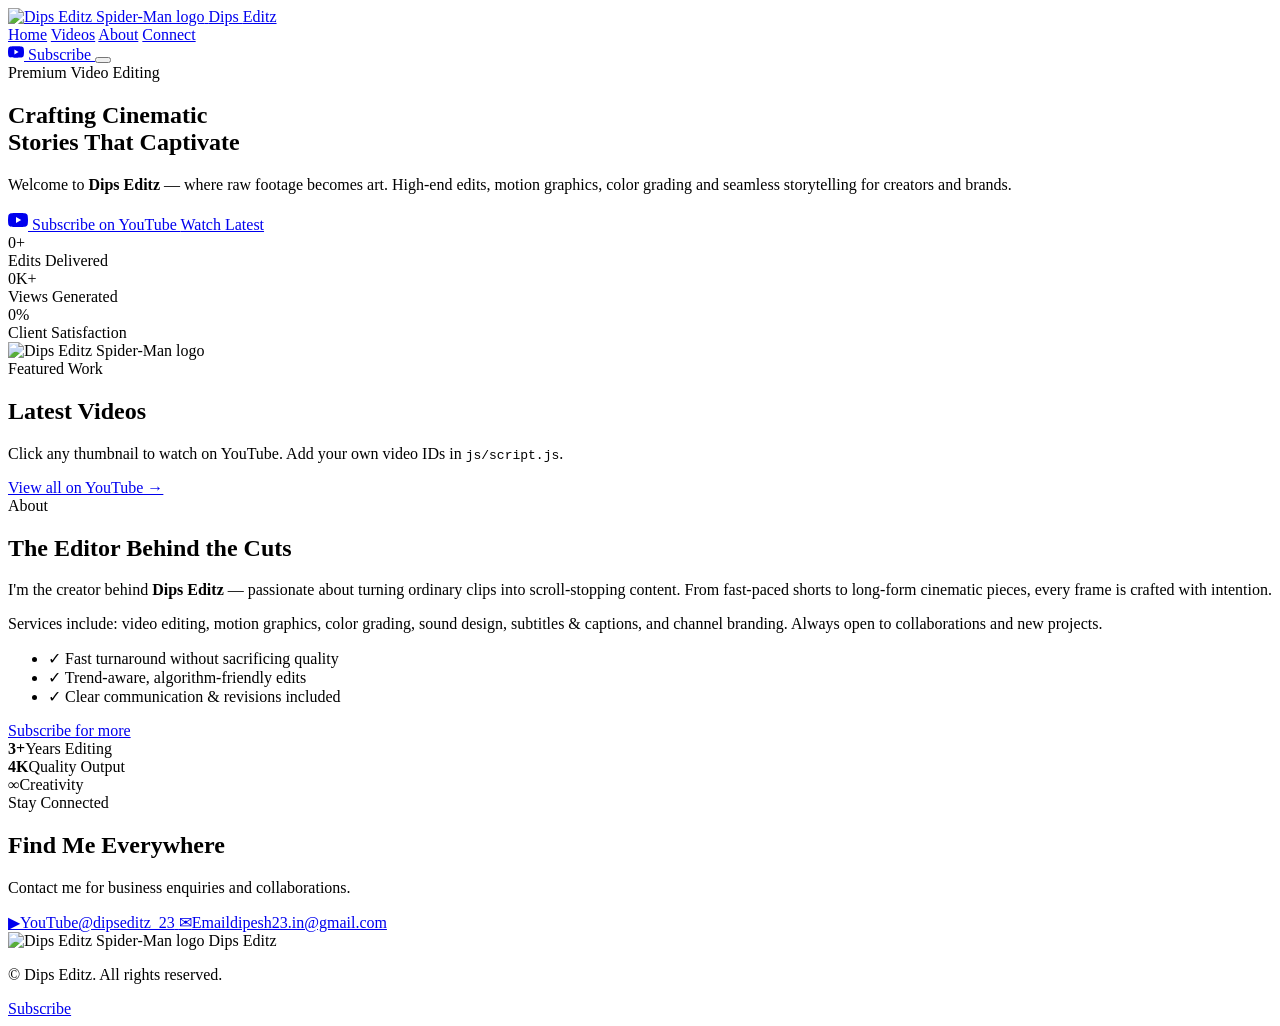
==== index.html @ a5dfb757 "Add files via upload" ====
<!DOCTYPE html>
<html lang="en">
<head>
  <meta charset="UTF-8" />
  <meta name="viewport" content="width=device-width, initial-scale=1.0" />
  <title>Dips Editz — Premium Video Editing</title>
  <meta name="description" content="Dips Editz — premium video editing, motion graphics and cinematic edits. Subscribe for the latest videos." />
  <meta name="theme-color" content="#07070d" />
  <link rel="preconnect" href="https://fonts.googleapis.com" />
  <link rel="preconnect" href="https://fonts.gstatic.com" crossorigin />
  <link href="https://fonts.googleapis.com/css2?family=Inter:wght@300;400;500;600;700;800;900&family=Space+Grotesk:wght@500;600;700&display=swap" rel="stylesheet" />
  <link rel="stylesheet" href="css/style.css" />
</head>
<body>
  <div class="bg-orbs" aria-hidden="true">
    <span class="orb orb-1"></span>
    <span class="orb orb-2"></span>
    <span class="orb orb-3"></span>
  </div>

  <header class="navbar" id="navbar">
    <div class="container nav-inner">
      <a href="#home" class="logo" aria-label="Dips Editz home">
        <img src="assets/spiderman-logo.png" alt="Dips Editz Spider-Man logo" class="logo-img" />
        <span class="logo-text">Dips <span class="accent">Editz</span></span>
      </a>
      <nav class="nav-links" id="navLinks">
        <a href="#home">Home</a>
        <a href="#videos">Videos</a>
        <a href="#about">About</a>
        <a href="#connect">Connect</a>
      </nav>
      <div class="nav-actions">
        <a class="btn btn-primary btn-sm subscribe-btn" id="navSubscribe" href="#" target="_blank" rel="noopener noreferrer">
          <svg width="16" height="16" viewBox="0 0 24 24" fill="currentColor" aria-hidden="true"><path d="M23.5 6.2a3 3 0 0 0-2.1-2.1C19.5 3.5 12 3.5 12 3.5s-7.5 0-9.4.6A3 3 0 0 0 .5 6.2 31.6 31.6 0 0 0 0 12a31.6 31.6 0 0 0 .5 5.8 3 3 0 0 0 2.1 2.1c1.9.6 9.4.6 9.4.6s7.5 0 9.4-.6a3 3 0 0 0 2.1-2.1A31.6 31.6 0 0 0 24 12a31.6 31.6 0 0 0-.5-5.8zM9.6 15.6V8.4l6.3 3.6-6.3 3.6z"/></svg>
          Subscribe
        </a>
        <button class="menu-toggle" id="menuToggle" aria-label="Toggle menu" aria-expanded="false">
          <span></span><span></span><span></span>
        </button>
      </div>
    </div>
  </header>

  <main>
    <section class="hero" id="home">
      <div class="container hero-inner">
        <div class="hero-content reveal">
          <span class="badge">Premium Video Editing</span>
          <h1 class="hero-title">
            Crafting <span class="gradient-text">Cinematic</span><br />
            Stories That <span class="gradient-text">Captivate</span>
          </h1>
          <p class="hero-sub">
            Welcome to <strong>Dips Editz</strong> — where raw footage becomes art. High-end edits, motion graphics, color grading and seamless storytelling for creators and brands.
          </p>
          <div class="hero-cta">
            <a class="btn btn-primary" id="heroSubscribe" href="#" target="_blank" rel="noopener noreferrer">
              <svg width="20" height="20" viewBox="0 0 24 24" fill="currentColor" aria-hidden="true"><path d="M23.5 6.2a3 3 0 0 0-2.1-2.1C19.5 3.5 12 3.5 12 3.5s-7.5 0-9.4.6A3 3 0 0 0 .5 6.2 31.6 31.6 0 0 0 0 12a31.6 31.6 0 0 0 .5 5.8 3 3 0 0 0 2.1 2.1c1.9.6 9.4.6 9.4.6s7.5 0 9.4-.6a3 3 0 0 0 2.1-2.1A31.6 31.6 0 0 0 24 12a31.6 31.6 0 0 0-.5-5.8zM9.6 15.6V8.4l6.3 3.6-6.3 3.6z"/></svg>
              Subscribe on YouTube
            </a>
            <a class="btn btn-ghost" href="#videos">Watch Latest</a>
          </div>
          <div class="hero-stats">
            <div class="stat"><span class="stat-num" data-count="100">0</span><span class="stat-plus">+</span><div class="stat-label">Edits Delivered</div></div>
            <div class="stat"><span class="stat-num" data-count="50">0</span><span class="stat-plus">K+</span><div class="stat-label">Views Generated</div></div>
            <div class="stat"><span class="stat-num" data-count="100">0</span><span class="stat-plus">%</span><div class="stat-label">Client Satisfaction</div></div>
          </div>
        </div>
        <div class="hero-visual reveal">
          <div class="hero-logo-wrap">
            <img src="assets/spiderman-logo.png" alt="Dips Editz Spider-Man logo" class="hero-logo" />
          </div>
        </div>
      </div>
    </section>

    <!-- Videos -->
    <section class="section" id="videos">
      <div class="container">
        <div class="section-head reveal">
          <span class="eyebrow">Featured Work</span>
          <h2 class="section-title">Latest <span class="gradient-text">Videos</span></h2>
          <p class="section-sub">Click any thumbnail to watch on YouTube. Add your own video IDs in <code>js/script.js</code>.</p>
        </div>
        <div class="video-grid" id="videoGrid" aria-live="polite"></div>
        <div class="section-cta reveal">
          <a class="btn btn-ghost" id="moreVideos" href="#" target="_blank" rel="noopener noreferrer">
            View all on YouTube →
          </a>
        </div>
      </div>
    </section>

    <!-- About -->
    <section class="section" id="about">
      <div class="container about-grid">
        <div class="about-text reveal">
          <span class="eyebrow">About</span>
          <h2 class="section-title">The <span class="gradient-text">Editor</span> Behind the Cuts</h2>
          <p>
            I'm the creator behind <strong>Dips Editz</strong> — passionate about turning ordinary clips into scroll-stopping content. From fast-paced shorts to long-form cinematic pieces, every frame is crafted with intention.
          </p>
          <p>
            Services include: video editing, motion graphics, color grading, sound design, subtitles &amp; captions, and channel branding. Always open to collaborations and new projects.
          </p>
          <ul class="about-list">
            <li><span class="check">✓</span> Fast turnaround without sacrificing quality</li>
            <li><span class="check">✓</span> Trend-aware, algorithm-friendly edits</li>
            <li><span class="check">✓</span> Clear communication &amp; revisions included</li>
          </ul>
          <a class="btn btn-primary" id="aboutSubscribe" href="#" target="_blank" rel="noopener noreferrer">Subscribe for more</a>
        </div>
        <div class="about-visual reveal">
          <div class="about-card">
            <div class="about-card-inner">
              <div class="about-stat"><strong>3+</strong><span>Years Editing</span></div>
              <div class="about-stat"><strong>4K</strong><span>Quality Output</span></div>
              <div class="about-stat"><strong>∞</strong><span>Creativity</span></div>
            </div>
          </div>
        </div>
      </div>
    </section>

    <!-- Connect -->
    <section class="section" id="connect">
      <div class="container">
        <div class="section-head reveal">
          <span class="eyebrow">Stay Connected</span>
          <h2 class="section-title">Find Me <span class="gradient-text">Everywhere</span></h2>
          <p class="section-sub">Contact me for business enquiries and collaborations.</p>
        </div>
        <div class="social-grid reveal">
          <a class="social-card" data-social="youtube" href="#" target="_blank" rel="noopener noreferrer">
            <span class="social-icon">▶</span><span class="social-name">YouTube</span><span class="social-handle">@dipseditz_23</span>
          </a>
          <a class="social-card" data-social="email" href="#" rel="noopener noreferrer">
            <span class="social-icon">✉</span><span class="social-name">Email</span><span class="social-handle">dipesh23.in@gmail.com</span>
          </a>
        </div>
      </div>
    </section>
  </main>

  <footer class="footer">
    <div class="container footer-inner">
      <div class="footer-brand">
        <img src="assets/spiderman-logo.png" alt="Dips Editz Spider-Man logo" class="footer-logo" />
        <span>Dips Editz</span>
      </div>
      <p class="footer-copy">© <span id="year"></span> Dips Editz. All rights reserved.</p>
      <a class="btn btn-primary btn-sm" id="footerSubscribe" href="#" target="_blank" rel="noopener noreferrer">Subscribe</a>
    </div>
  </footer>

  <noscript>
    <p style="text-align:center;padding:2rem;color:#f5f5fa;">This site requires JavaScript to display featured videos. Please enable JavaScript.</p>
  </noscript>

  <script src="js/script.js" defer></script>
</body>
</html>
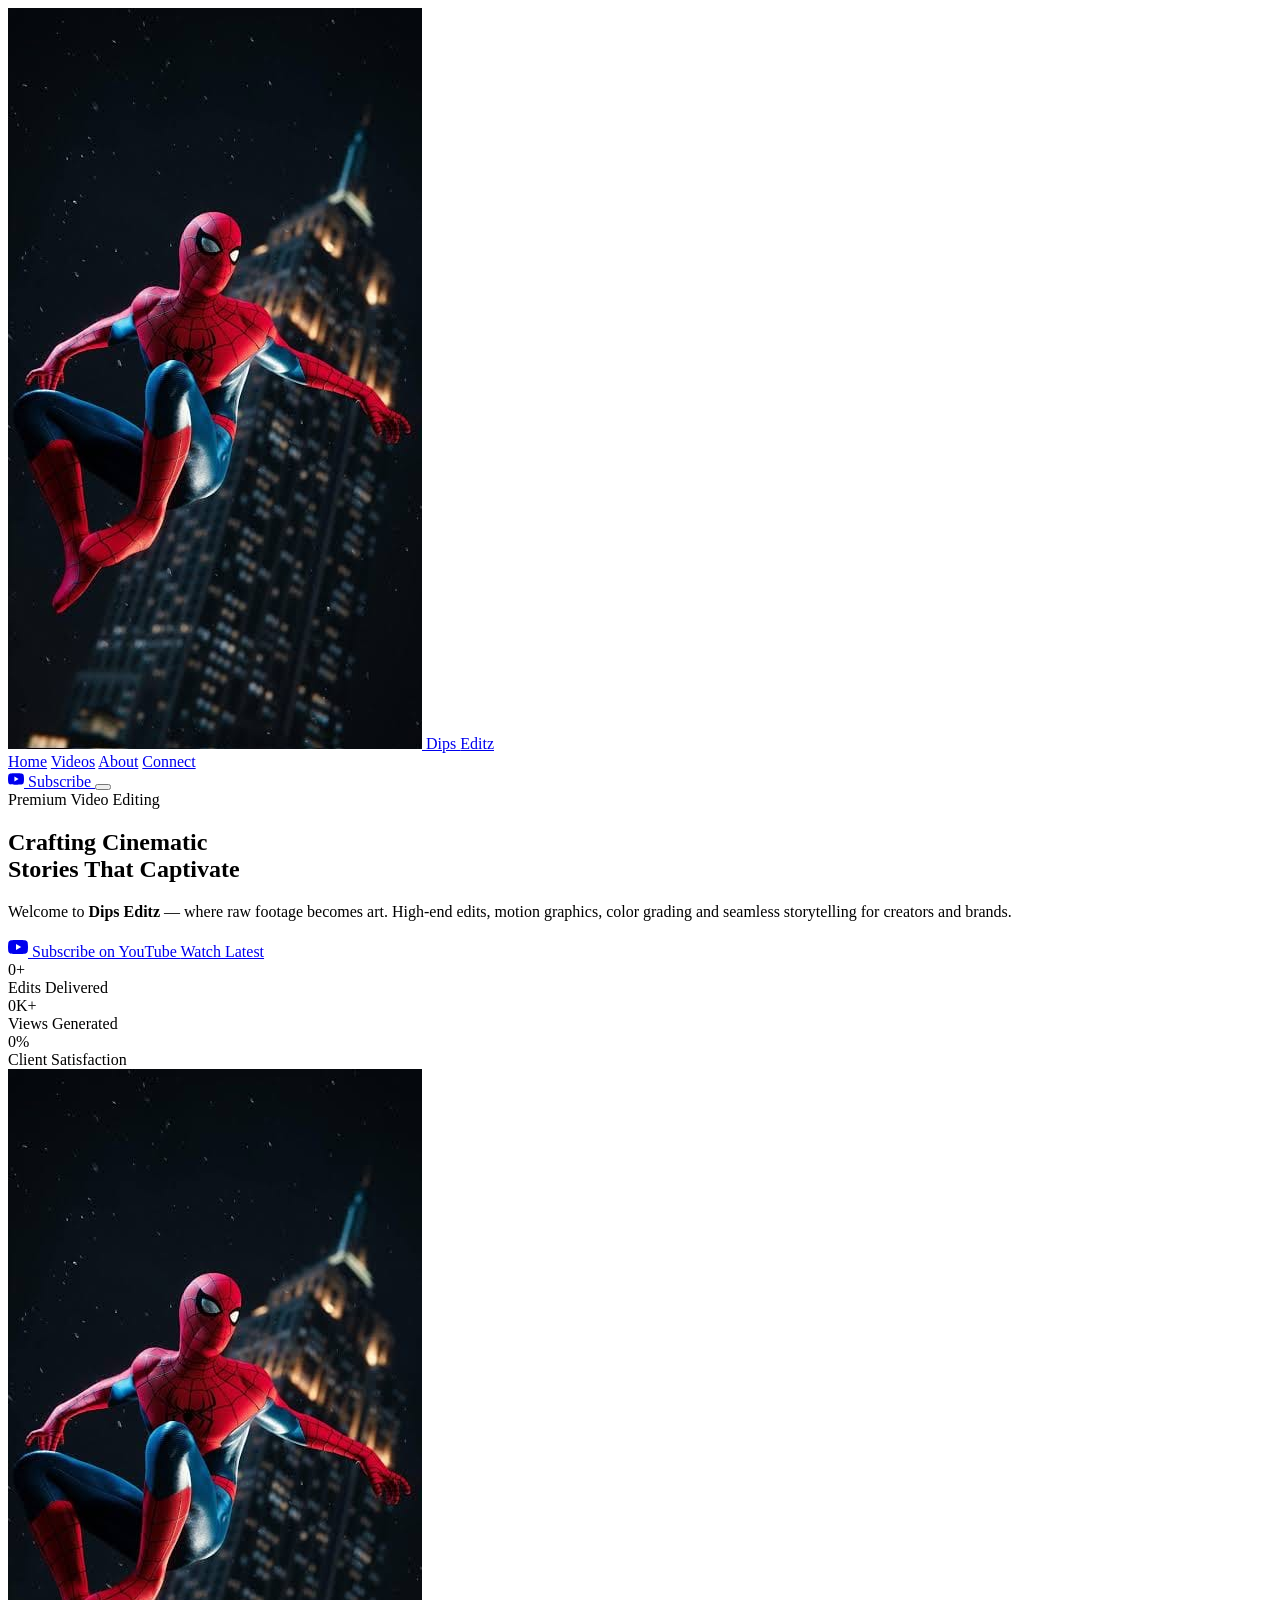
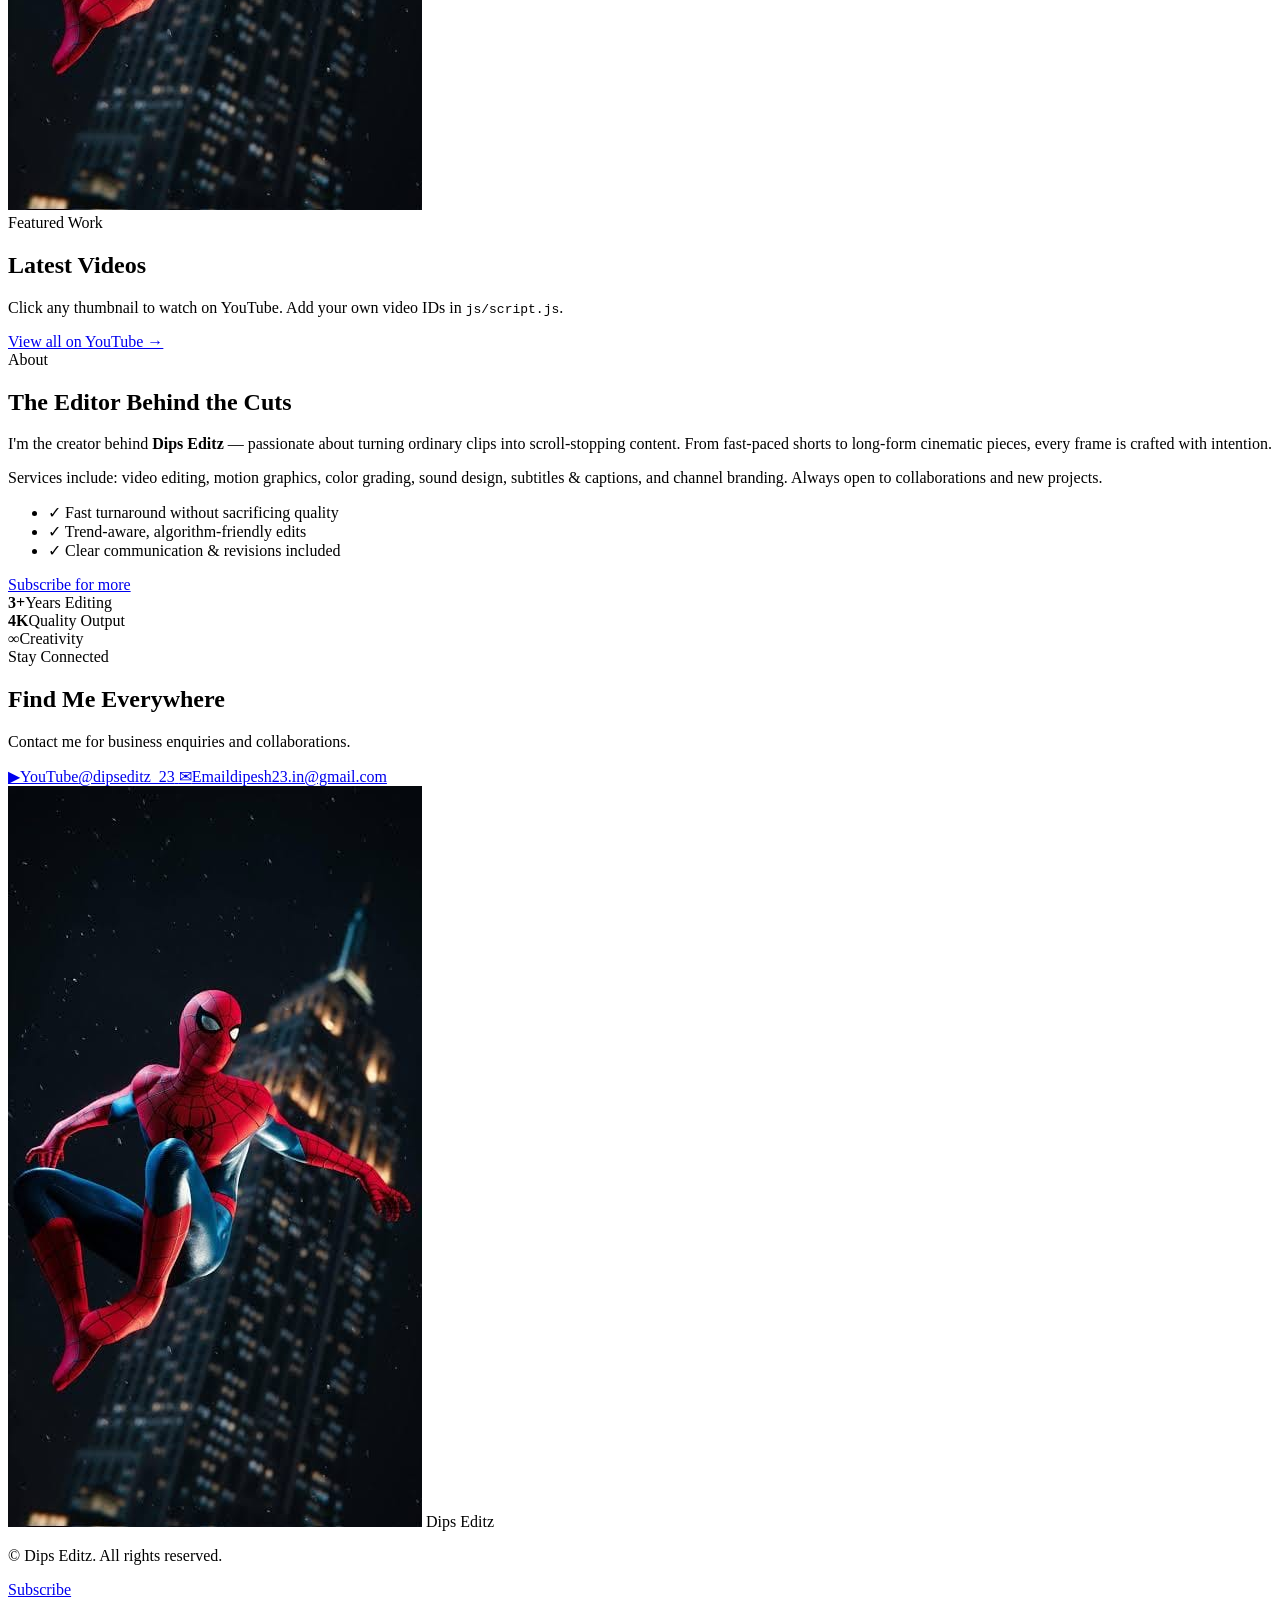
==== commit 62ff8341: "Add files via upload" ====
--- a/index.html
+++ b/index.html
@@ -9,7 +9,7 @@
   <link rel="preconnect" href="https://fonts.googleapis.com" />
   <link rel="preconnect" href="https://fonts.gstatic.com" crossorigin />
   <link href="https://fonts.googleapis.com/css2?family=Inter:wght@300;400;500;600;700;800;900&family=Space+Grotesk:wght@500;600;700&display=swap" rel="stylesheet" />
-  <link rel="stylesheet" href="css/style.css" />
+  <link rel="stylesheet" href="./css/style.css" />
 </head>
 <body>
   <div class="bg-orbs" aria-hidden="true">
@@ -21,7 +21,7 @@
   <header class="navbar" id="navbar">
     <div class="container nav-inner">
       <a href="#home" class="logo" aria-label="Dips Editz home">
-        <img src="assets/spiderman-logo.png" alt="Dips Editz Spider-Man logo" class="logo-img" />
+        <img src="./spiderman-logo.png" alt="Dips Editz Spider-Man logo" class="logo-img" />
         <span class="logo-text">Dips <span class="accent">Editz</span></span>
       </a>
       <nav class="nav-links" id="navLinks">
@@ -69,7 +69,7 @@
         </div>
         <div class="hero-visual reveal">
           <div class="hero-logo-wrap">
-            <img src="assets/spiderman-logo.png" alt="Dips Editz Spider-Man logo" class="hero-logo" />
+            <img src="./spiderman-logo.png" alt="Dips Editz Spider-Man logo" class="hero-logo" />
           </div>
         </div>
       </div>
@@ -146,7 +146,7 @@
   <footer class="footer">
     <div class="container footer-inner">
       <div class="footer-brand">
-        <img src="assets/spiderman-logo.png" alt="Dips Editz Spider-Man logo" class="footer-logo" />
+        <img src="./spiderman-logo.png" alt="Dips Editz Spider-Man logo" class="footer-logo" />
         <span>Dips Editz</span>
       </div>
       <p class="footer-copy">© <span id="year"></span> Dips Editz. All rights reserved.</p>
@@ -158,6 +158,6 @@
     <p style="text-align:center;padding:2rem;color:#f5f5fa;">This site requires JavaScript to display featured videos. Please enable JavaScript.</p>
   </noscript>
 
-  <script src="js/script.js" defer></script>
+  <script src="./js/script.js" defer></script>
 </body>
 </html>
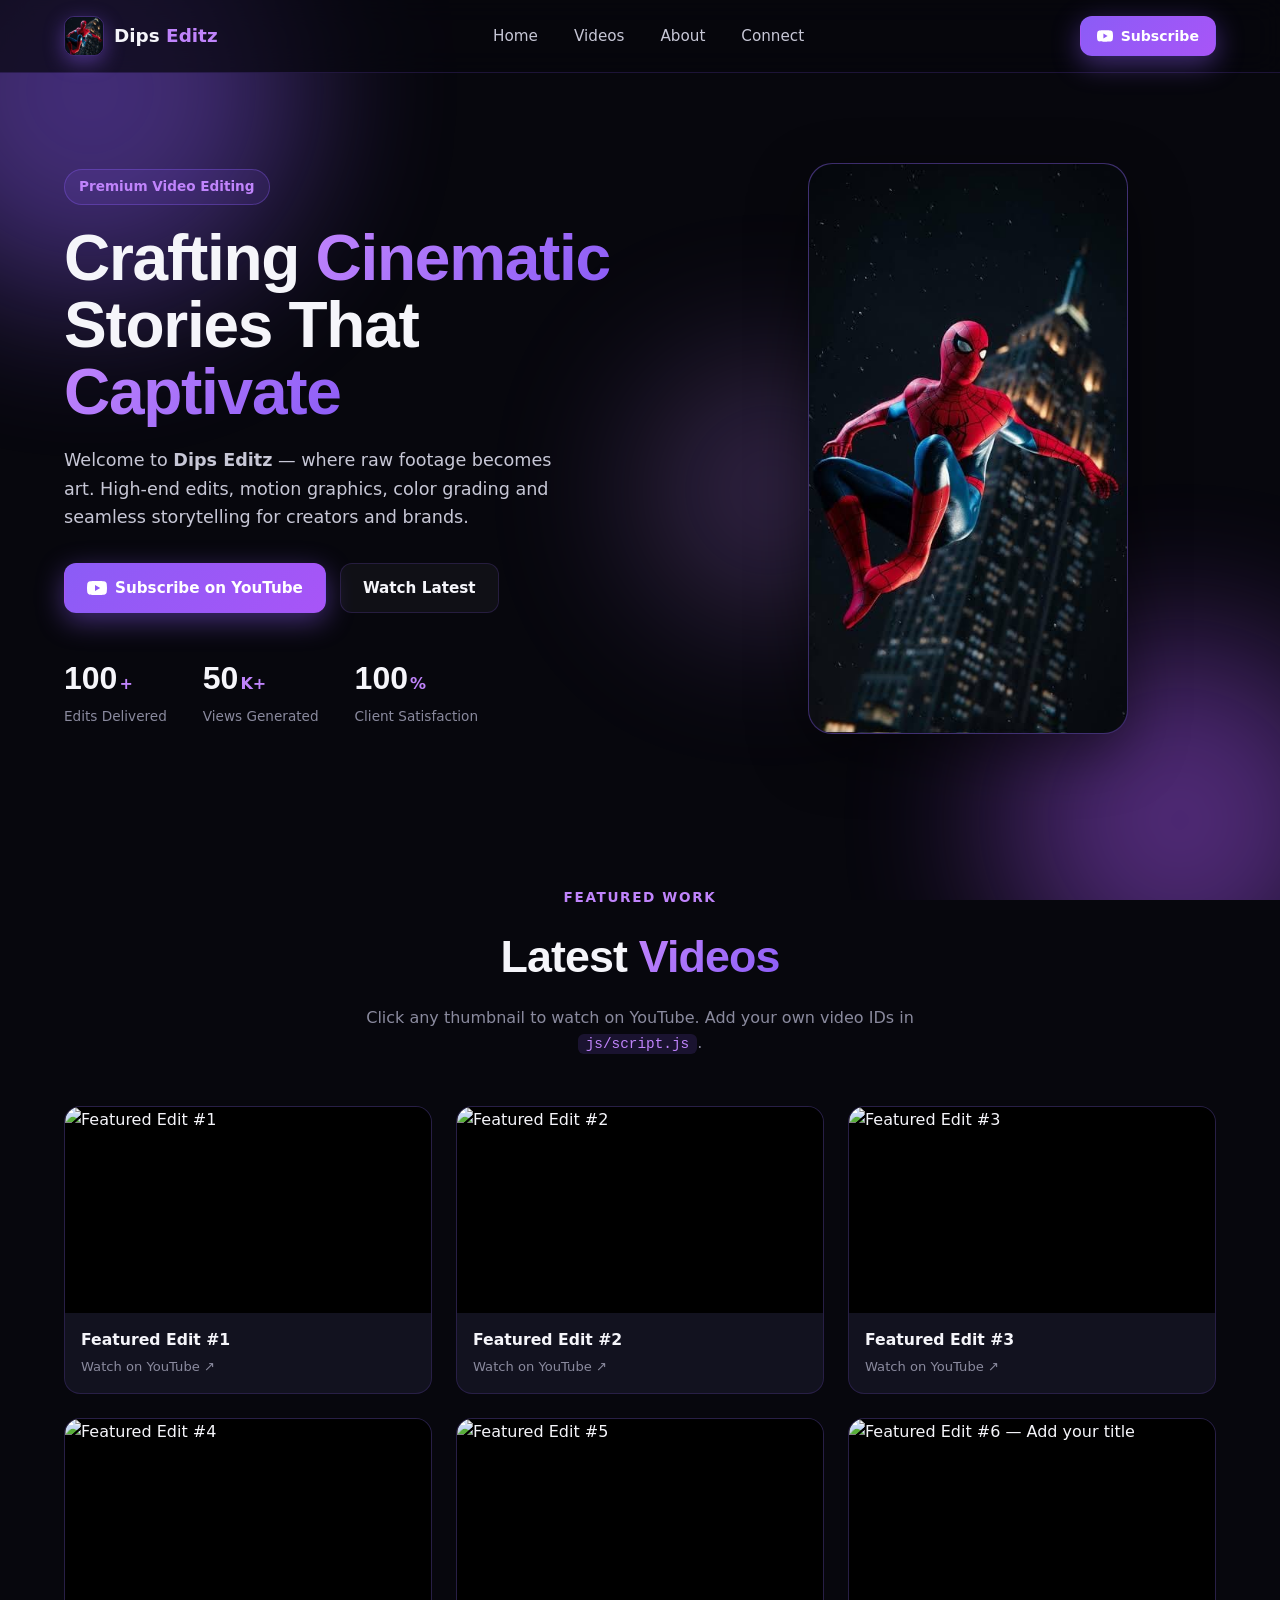
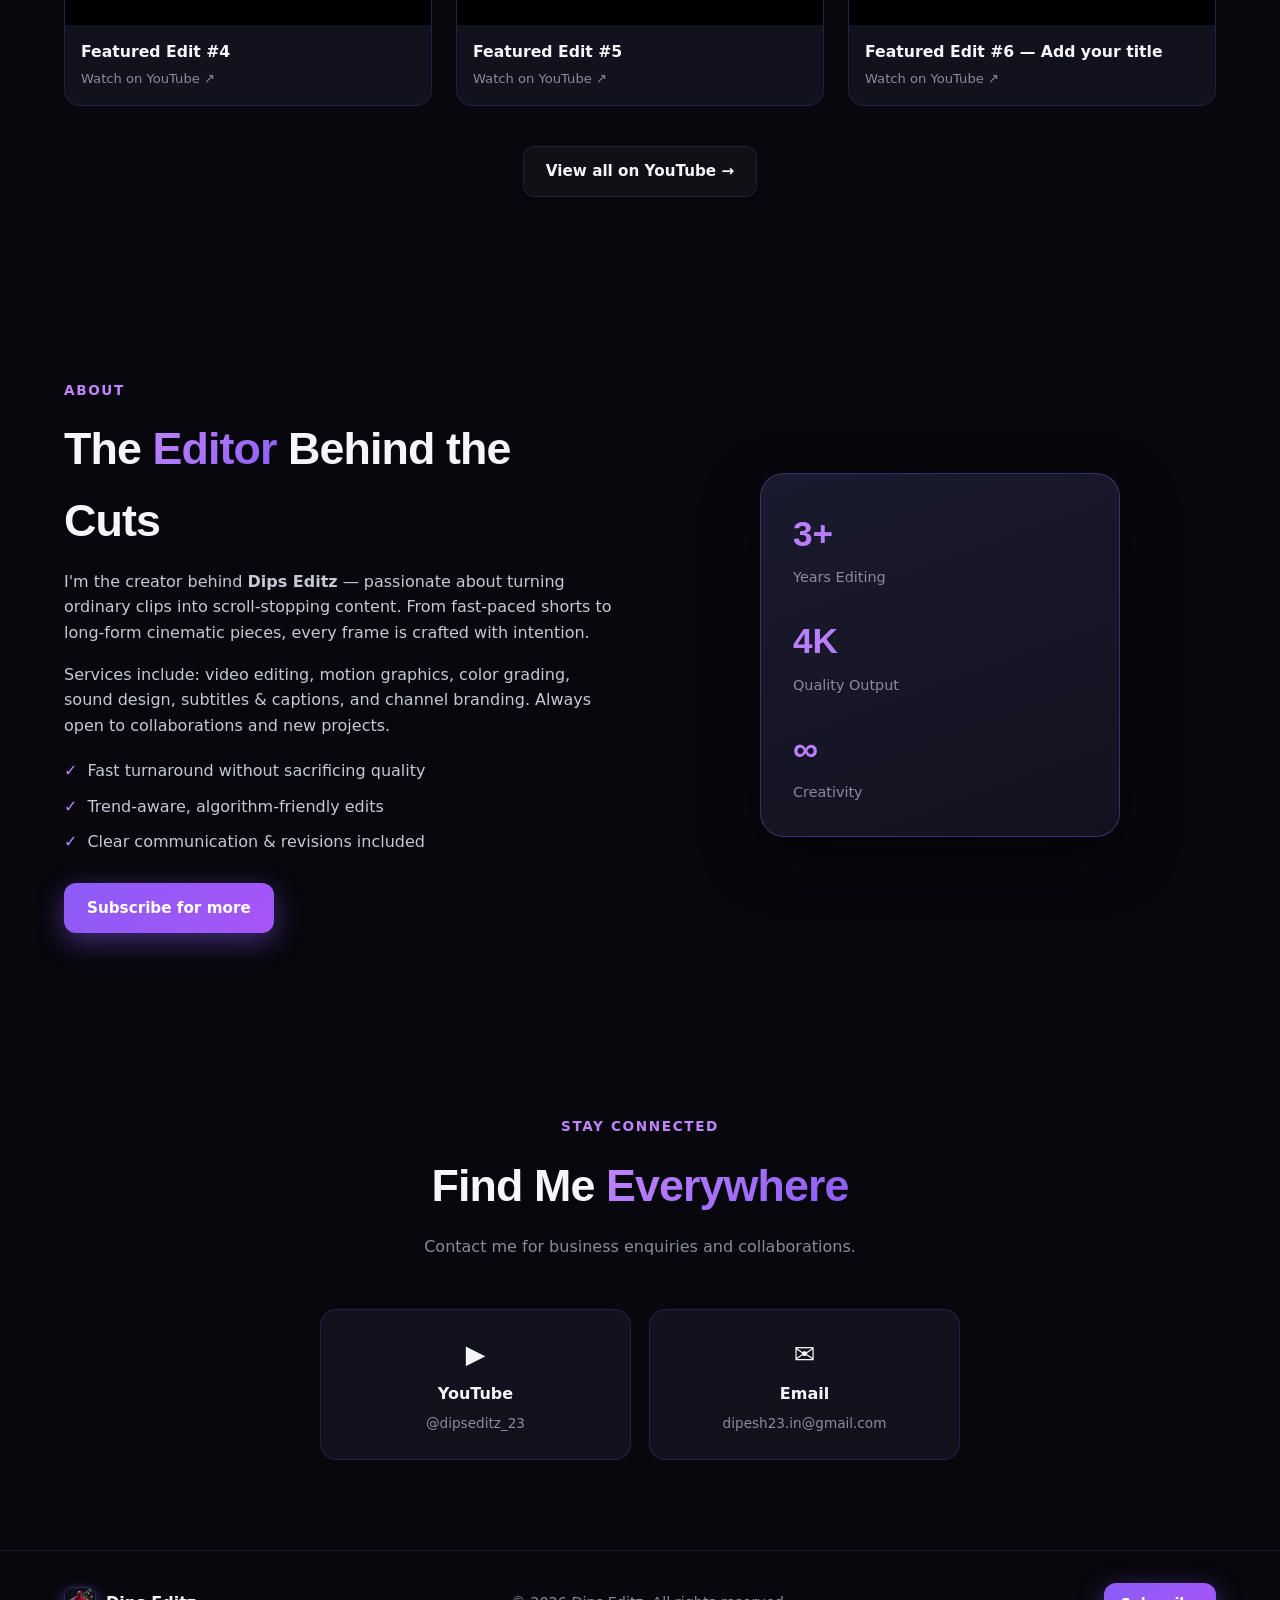
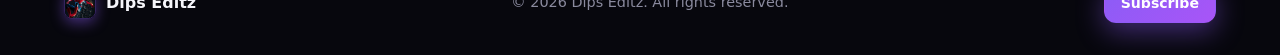
==== commit fc32b466: "Add files via upload" ====
--- a/index.html
+++ b/index.html
@@ -9,7 +9,7 @@
   <link rel="preconnect" href="https://fonts.googleapis.com" />
   <link rel="preconnect" href="https://fonts.gstatic.com" crossorigin />
   <link href="https://fonts.googleapis.com/css2?family=Inter:wght@300;400;500;600;700;800;900&family=Space+Grotesk:wght@500;600;700&display=swap" rel="stylesheet" />
-  <link rel="stylesheet" href="./css/style.css" />
+  <link rel="stylesheet" href="./style.css" />
 </head>
 <body>
   <div class="bg-orbs" aria-hidden="true">
@@ -158,6 +158,6 @@
     <p style="text-align:center;padding:2rem;color:#f5f5fa;">This site requires JavaScript to display featured videos. Please enable JavaScript.</p>
   </noscript>
 
-  <script src="./js/script.js" defer></script>
+  <script src="./script.js" defer></script>
 </body>
 </html>
--- a/style.css
+++ b/style.css
@@ -0,0 +1,301 @@
+:root {
+  --bg: #07070d;
+  --bg-2: #0c0c16;
+  --surface: #12121f;
+  --surface-2: #1a1a2e;
+  --border: rgba(139, 92, 246, 0.18);
+  --border-strong: rgba(139, 92, 246, 0.35);
+  --purple: #8b5cf6;
+  --purple-2: #a855f7;
+  --purple-3: #c084fc;
+  --purple-glow: rgba(139, 92, 246, 0.45);
+  --text: #f5f5fa;
+  --text-soft: #c7c7d6;
+  --muted: #8a8a9e;
+  --radius: 16px;
+  --radius-lg: 24px;
+  --shadow: 0 20px 60px rgba(0, 0, 0, 0.45);
+  --transition: 0.35s cubic-bezier(0.22, 1, 0.36, 1);
+  --maxw: 1200px;
+}
+
+* { box-sizing: border-box; margin: 0; padding: 0; }
+html { scroll-behavior: smooth; }
+body {
+  font-family: 'Inter', system-ui, -apple-system, Segoe UI, Roboto, sans-serif;
+  background: var(--bg);
+  color: var(--text);
+  line-height: 1.6;
+  overflow-x: hidden;
+  -webkit-font-smoothing: antialiased;
+}
+img { max-width: 100%; display: block; }
+a { color: inherit; text-decoration: none; }
+ul { list-style: none; }
+code { background: rgba(139,92,246,0.15); padding: 2px 8px; border-radius: 6px; font-size: 0.9em; color: var(--purple-3); }
+
+.container { width: 100%; max-width: var(--maxw); margin: 0 auto; padding: 0 24px; }
+
+.bg-orbs { position: fixed; inset: 0; z-index: 0; pointer-events: none; overflow: hidden; }
+.orb { position: absolute; border-radius: 50%; filter: blur(80px); opacity: 0.45; animation: float 14s ease-in-out infinite; }
+.orb-1 { width: 420px; height: 420px; background: var(--purple); top: -120px; left: -120px; }
+.orb-2 { width: 360px; height: 360px; background: var(--purple-2); bottom: -100px; right: -80px; animation-delay: -4s; }
+.orb-3 { width: 260px; height: 260px; background: var(--purple-3); top: 40%; left: 50%; animation-delay: -8s; opacity: 0.25; }
+@keyframes float {
+  0%, 100% { transform: translate(0, 0) scale(1); }
+  33% { transform: translate(40px, -30px) scale(1.08); }
+  66% { transform: translate(-30px, 40px) scale(0.95); }
+}
+
+.navbar {
+  position: sticky; top: 0; z-index: 50;
+  backdrop-filter: blur(14px);
+  -webkit-backdrop-filter: blur(14px);
+  background: rgba(7, 7, 13, 0.7);
+  border-bottom: 1px solid var(--border);
+}
+.nav-inner { display: flex; align-items: center; justify-content: space-between; height: 72px; gap: 24px; }
+.logo { display: flex; align-items: center; gap: 10px; font-weight: 700; font-size: 1.15rem; }
+.logo-mark {
+  display: inline-flex; align-items: center; justify-content: center;
+  width: 38px; height: 38px; border-radius: 10px;
+  background: linear-gradient(135deg, var(--purple), var(--purple-2));
+  color: #fff; font-family: 'Space Grotesk', sans-serif; font-weight: 700; font-size: 0.95rem;
+  box-shadow: 0 6px 20px var(--purple-glow);
+}
+.logo-text .accent { color: var(--purple-3); }
+.logo-img {
+  width: 40px; height: 40px; border-radius: 10px; object-fit: cover;
+  border: 1px solid var(--border-strong);
+  box-shadow: 0 6px 20px var(--purple-glow);
+  flex-shrink: 0;
+}
+.nav-links { display: flex; gap: 8px; }
+
+.hero-visual { display: flex; justify-content: center; }
+.hero-logo-wrap {
+  position: relative; width: 320px; max-width: 100%;
+  border-radius: var(--radius-lg); overflow: hidden;
+  border: 1px solid var(--border-strong);
+  box-shadow: var(--shadow);
+  background: linear-gradient(160deg, var(--surface-2), var(--surface));
+}
+.hero-logo-wrap::before {
+  content: ""; position: absolute; inset: -40%;
+  background: radial-gradient(circle, var(--purple-glow), transparent 60%);
+  animation: pulse 4s ease-in-out infinite; pointer-events: none;
+}
+.hero-logo {
+  position: relative; z-index: 1; display: block; width: 100%; height: auto;
+  object-fit: cover; border-radius: var(--radius-lg);
+}
+.nav-links a {
+  padding: 8px 14px; border-radius: 10px; color: var(--text-soft); font-weight: 500; font-size: 0.95rem;
+  transition: var(--transition);
+}
+.nav-links a:hover { color: var(--text); background: rgba(139,92,246,0.1); }
+.nav-actions { display: flex; align-items: center; gap: 12px; }
+.menu-toggle {
+  display: none; flex-direction: column; gap: 5px; background: none; border: none; cursor: pointer; padding: 8px;
+}
+.menu-toggle span { display: block; width: 24px; height: 2px; background: var(--text); border-radius: 2px; transition: var(--transition); }
+
+.btn {
+  display: inline-flex; align-items: center; gap: 8px;
+  padding: 12px 22px; border-radius: 12px; font-weight: 600; font-size: 0.95rem;
+  border: 1px solid transparent; cursor: pointer; transition: var(--transition);
+  font-family: inherit;
+}
+.btn-primary {
+  background: linear-gradient(135deg, var(--purple), var(--purple-2));
+  color: #fff;
+  box-shadow: 0 8px 28px var(--purple-glow);
+}
+.btn-primary:hover { transform: translateY(-2px); box-shadow: 0 12px 36px var(--purple-glow); filter: brightness(1.1); }
+.btn-ghost {
+  background: rgba(255,255,255,0.04); color: var(--text); border-color: var(--border);
+}
+.btn-ghost:hover { background: rgba(139,92,246,0.12); border-color: var(--border-strong); transform: translateY(-2px); }
+.btn-sm { padding: 8px 16px; font-size: 0.88rem; }
+
+.hero { position: relative; z-index: 1; padding: 90px 0 60px; }
+.hero-inner { display: grid; grid-template-columns: 1.1fr 0.9fr; gap: 48px; align-items: center; }
+.badge {
+  display: inline-block; padding: 6px 14px; border-radius: 999px;
+  background: rgba(139,92,246,0.12); border: 1px solid var(--border-strong);
+  color: var(--purple-3); font-size: 0.85rem; font-weight: 600; margin-bottom: 20px;
+}
+.hero-title {
+  font-family: 'Space Grotesk', sans-serif;
+  font-size: clamp(2.4rem, 5vw, 4rem); line-height: 1.05; font-weight: 700; letter-spacing: -0.02em;
+  margin-bottom: 20px;
+}
+.gradient-text {
+  background: linear-gradient(135deg, var(--purple-3), var(--purple));
+  -webkit-background-clip: text; background-clip: text; color: transparent;
+}
+.hero-sub { color: var(--text-soft); font-size: 1.1rem; max-width: 520px; margin-bottom: 32px; }
+.hero-cta { display: flex; gap: 14px; flex-wrap: wrap; margin-bottom: 40px; }
+.hero-stats { display: flex; gap: 36px; flex-wrap: wrap; }
+.stat-num { font-family: 'Space Grotesk', sans-serif; font-size: 2rem; font-weight: 700; }
+.stat-plus { color: var(--purple-3); font-weight: 700; margin-left: 2px; }
+.hero-visual { display: flex; justify-content: center; }
+.hero-card {
+  position: relative; width: 320px; height: 400px; border-radius: var(--radius-lg);
+  background: linear-gradient(160deg, var(--surface-2), var(--surface));
+  border: 1px solid var(--border-strong);
+  overflow: hidden; box-shadow: var(--shadow);
+  display: flex; align-items: center; justify-content: center;
+}
+.hero-card-glow {
+  position: absolute; inset: -40%; background: radial-gradient(circle, var(--purple-glow), transparent 60%);
+  animation: pulse 4s ease-in-out infinite;
+}
+@keyframes pulse { 0%,100% { opacity: 0.5; transform: scale(1); } 50% { opacity: 0.9; transform: scale(1.1); } }
+.play-ring {
+  position: relative; z-index: 2;
+  width: 84px; height: 84px; border-radius: 50%;
+  background: linear-gradient(135deg, var(--purple), var(--purple-2));
+  display: flex; align-items: center; justify-content: center;
+  box-shadow: 0 0 0 0 var(--purple-glow);
+  animation: ring 2s ease-out infinite;
+}
+@keyframes ring {
+  0% { box-shadow: 0 0 0 0 var(--purple-glow); }
+  70% { box-shadow: 0 0 0 24px rgba(139,92,246,0); }
+  100% { box-shadow: 0 0 0 0 rgba(139,92,246,0); }
+}
+.hero-card-lines {
+  position: absolute; inset: 0; opacity: 0.15;
+  background-image: repeating-linear-gradient(0deg, transparent, transparent 18px, rgba(255,255,255,0.06) 18px, rgba(255,255,255,0.06) 19px);
+}
+.hero-card-tag {
+  position: absolute; bottom: 18px; left: 18px; z-index: 2;
+  font-family: 'Space Grotesk', sans-serif; font-weight: 700; font-size: 1.1rem; color: var(--text);
+}
+
+.section { position: relative; z-index: 1; padding: 90px 0; }
+.section-head { text-align: center; max-width: 640px; margin: 0 auto 50px; }
+.eyebrow {
+  display: inline-block; color: var(--purple-3); font-weight: 600; font-size: 0.85rem;
+  letter-spacing: 0.12em; text-transform: uppercase; margin-bottom: 12px;
+}
+.section-title {
+  font-family: 'Space Grotesk', sans-serif; font-size: clamp(1.9rem, 3.5vw, 2.8rem);
+  font-weight: 700; letter-spacing: -0.02em; margin-bottom: 12px;
+}
+.section-sub { color: var(--muted); font-size: 1rem; }
+.section-cta { text-align: center; margin-top: 40px; }
+
+.video-grid {
+  display: grid; grid-template-columns: repeat(3, 1fr); gap: 24px;
+}
+.video-card {
+  background: var(--surface); border: 1px solid var(--border); border-radius: var(--radius);
+  overflow: hidden; transition: var(--transition); position: relative;
+}
+.video-card:hover { transform: translateY(-6px); border-color: var(--border-strong); box-shadow: 0 18px 40px rgba(139,92,246,0.18); }
+.video-thumb {
+  position: relative; aspect-ratio: 16 / 9; overflow: hidden; background: #000;
+}
+.video-thumb img { width: 100%; height: 100%; object-fit: cover; transition: transform 0.6s ease; }
+.video-card:hover .video-thumb img { transform: scale(1.06); }
+.play-overlay {
+  position: absolute; inset: 0; display: flex; align-items: center; justify-content: center;
+  background: linear-gradient(180deg, transparent 40%, rgba(0,0,0,0.55));
+  opacity: 0; transition: var(--transition);
+}
+.video-card:hover .play-overlay { opacity: 1; }
+.play-btn {
+  width: 60px; height: 60px; border-radius: 50%;
+  background: linear-gradient(135deg, var(--purple), var(--purple-2));
+  display: flex; align-items: center; justify-content: center;
+  box-shadow: 0 8px 24px var(--purple-glow);
+  transform: scale(0.8); transition: var(--transition);
+}
+.video-card:hover .play-btn { transform: scale(1); }
+.video-info { padding: 16px; }
+.video-title { font-weight: 600; font-size: 0.98rem; color: var(--text); line-height: 1.35; }
+.video-meta { color: var(--muted); font-size: 0.82rem; margin-top: 6px; }
+.video-placeholder {
+  background: var(--surface); border: 1px dashed var(--border-strong); border-radius: var(--radius);
+  aspect-ratio: 16/9; display: flex; flex-direction: column; align-items: center; justify-content: center;
+  color: var(--muted); text-align: center; padding: 16px; gap: 6px;
+}
+.stat-label { color: var(--muted); font-size: 0.85rem; margin-top: 2px; }
+
+.about-grid { display: grid; grid-template-columns: 1fr 1fr; gap: 48px; align-items: center; }
+.about-text p { color: var(--text-soft); margin-bottom: 16px; }
+.about-list { margin: 20px 0 28px; display: flex; flex-direction: column; gap: 10px; }
+.about-list li { display: flex; align-items: center; gap: 10px; color: var(--text-soft); }
+.check { color: var(--purple-3); font-weight: 700; }
+.about-visual { display: flex; justify-content: center; }
+.about-card {
+  width: 100%; max-width: 360px; padding: 32px;
+  background: linear-gradient(160deg, var(--surface-2), var(--surface));
+  border: 1px solid var(--border-strong); border-radius: var(--radius-lg);
+  box-shadow: var(--shadow);
+}
+.about-card-inner { display: grid; gap: 24px; }
+.about-stat { display: flex; flex-direction: column; gap: 4px; }
+.about-stat strong {
+  font-family: 'Space Grotesk', sans-serif; font-size: 2.2rem;
+  background: linear-gradient(135deg, var(--purple-3), var(--purple));
+  -webkit-background-clip: text; background-clip: text; color: transparent;
+}
+.about-stat span { color: var(--muted); font-size: 0.9rem; }
+
+.social-grid { display: grid; grid-template-columns: repeat(2, 1fr); gap: 18px; max-width: 640px; margin: 0 auto; }
+.social-card {
+  background: var(--surface); border: 1px solid var(--border); border-radius: var(--radius);
+  padding: 24px 18px; display: flex; flex-direction: column; gap: 6px;
+  transition: var(--transition); text-align: center;
+}
+.social-card:hover { transform: translateY(-4px); border-color: var(--border-strong); }
+.social-icon { font-size: 1.6rem; }
+.social-name { font-weight: 600; }
+.social-handle { color: var(--muted); font-size: 0.85rem; word-break: break-all; }
+.social-card[data-social="youtube"]:hover { box-shadow: 0 12px 30px rgba(255,0,0,0.18); }
+.social-card[data-social="email"]:hover { box-shadow: 0 12px 30px rgba(139,92,246,0.25); }
+.video-placeholder strong { color: var(--purple-3); }
+
+.footer { position: relative; z-index: 1; border-top: 1px solid var(--border); padding: 32px 0; }
+.footer-inner { display: flex; align-items: center; justify-content: space-between; gap: 16px; flex-wrap: wrap; }
+.footer-brand { display: flex; align-items: center; gap: 10px; font-weight: 600; }
+.footer-logo {
+  width: 32px; height: 32px; border-radius: 8px; object-fit: cover;
+  border: 1px solid var(--border-strong);
+  box-shadow: 0 4px 14px var(--purple-glow);
+  flex-shrink: 0;
+}
+.footer-copy { color: var(--muted); font-size: 0.9rem; }
+
+.reveal { opacity: 0; transform: translateY(24px); transition: opacity 0.7s ease, transform 0.7s ease; }
+.reveal.in { opacity: 1; transform: translateY(0); }
+
+@media (max-width: 900px) {
+  .hero-inner { grid-template-columns: 1fr; text-align: center; }
+  .hero-sub { margin-left: auto; margin-right: auto; }
+  .hero-cta { justify-content: center; }
+  .hero-stats { justify-content: center; }
+  .hero-visual { order: -1; }
+  .hero-card { width: 260px; height: 320px; }
+  .hero-logo-wrap { width: 260px; }
+  .about-grid { grid-template-columns: 1fr; }
+  .video-grid { grid-template-columns: repeat(2, 1fr); }
+  .social-grid { grid-template-columns: repeat(2, 1fr); }
+}
+@media (max-width: 640px) {
+  .nav-links { display: none; position: absolute; top: 72px; left: 0; right: 0; background: rgba(7,7,13,0.95); backdrop-filter: blur(14px); flex-direction: column; padding: 12px 24px 20px; border-bottom: 1px solid var(--border); }
+  .nav-links.open { display: flex; }
+  .menu-toggle { display: flex; }
+  .logo-img { width: 34px; height: 34px; }
+  .video-grid { grid-template-columns: 1fr; }
+  .social-grid { grid-template-columns: 1fr; }
+  .hero-stats { gap: 20px; }
+  .stat-num { font-size: 1.6rem; }
+  .section { padding: 60px 0; }
+  .hero { padding: 60px 0 40px; }
+}
+
+
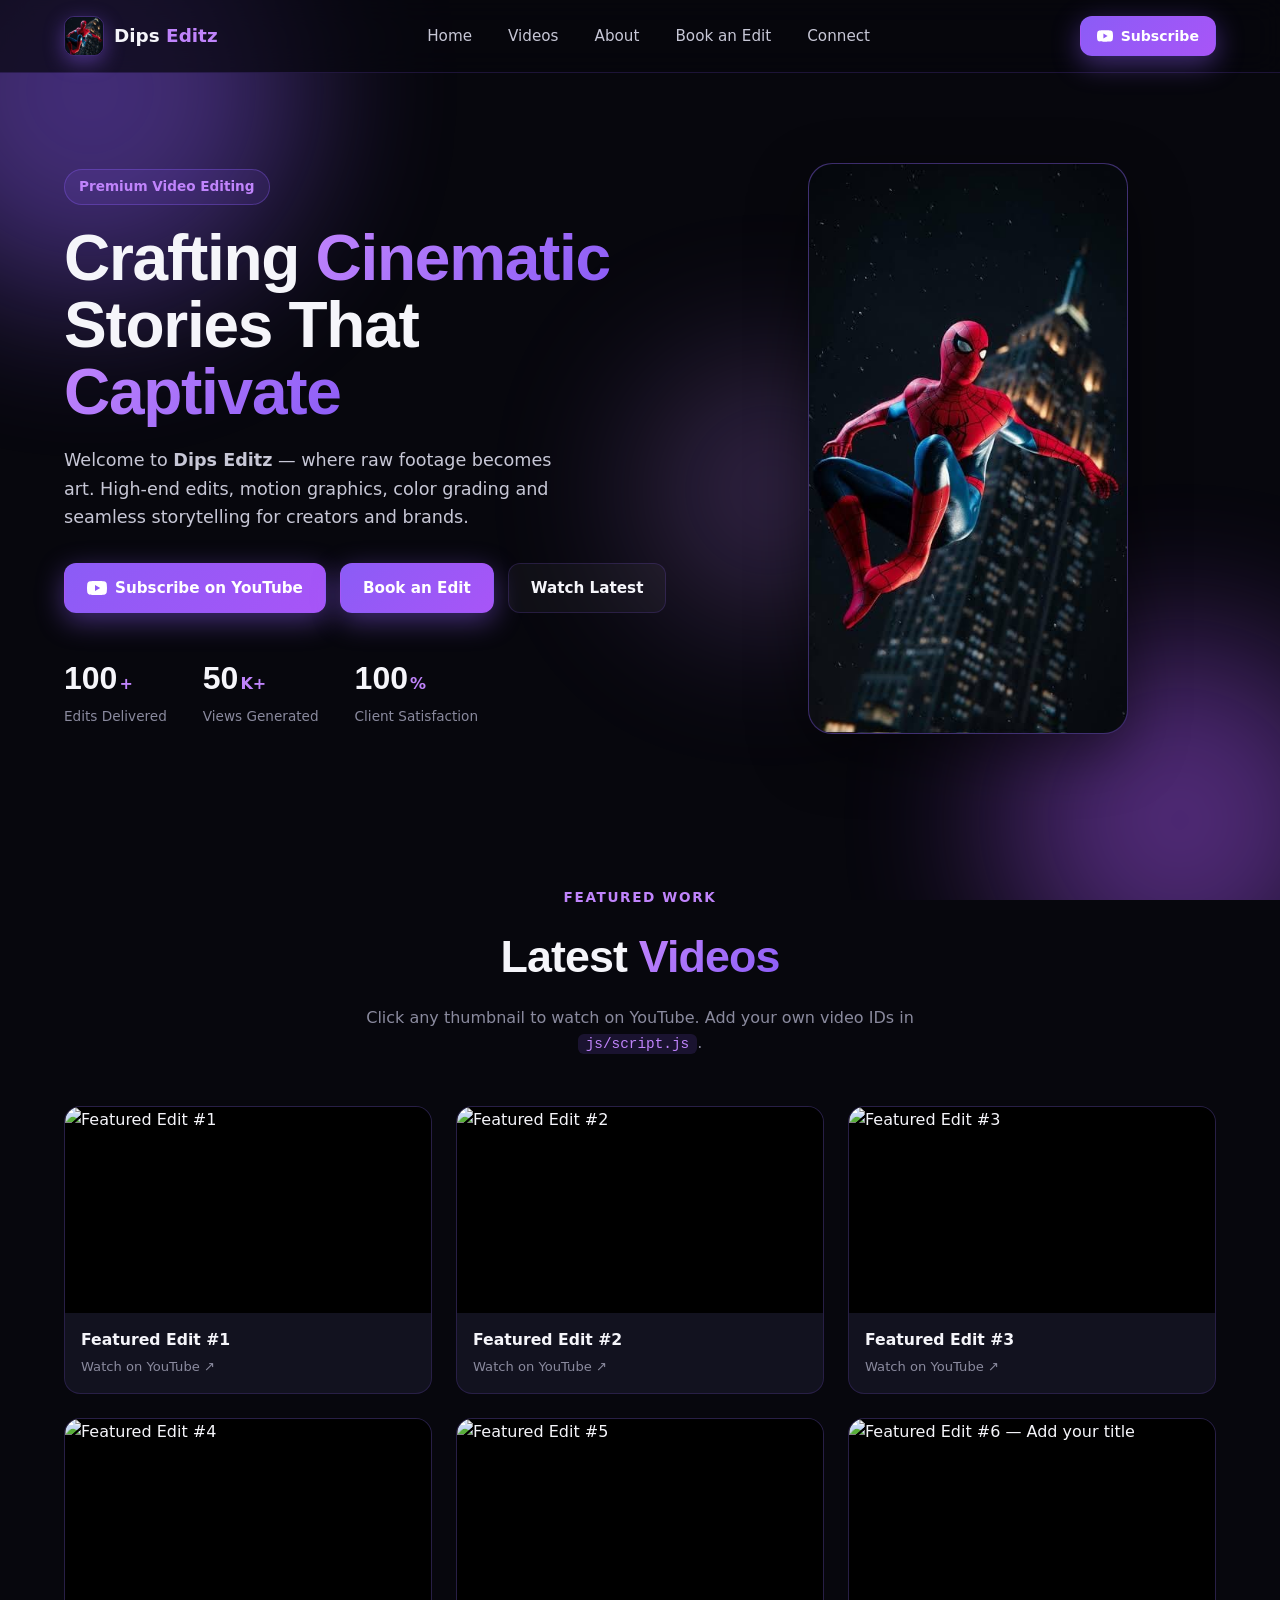
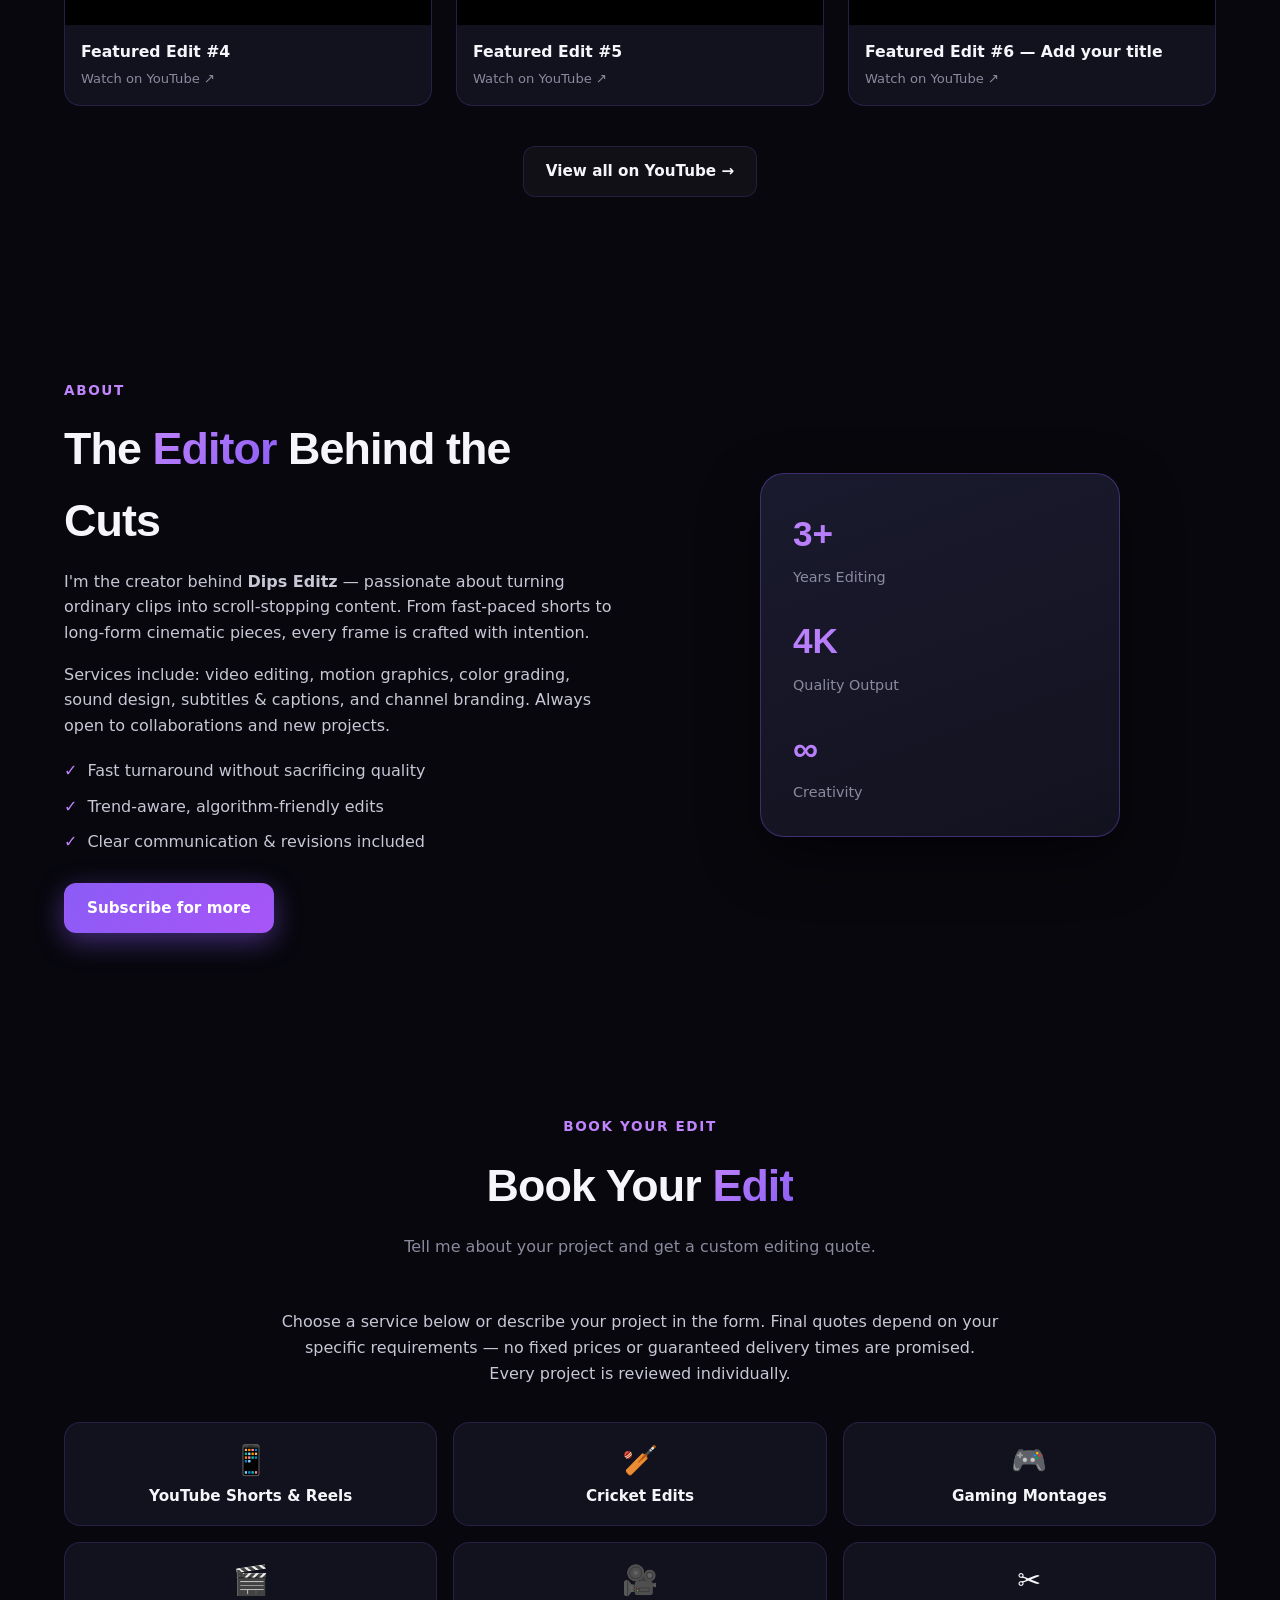
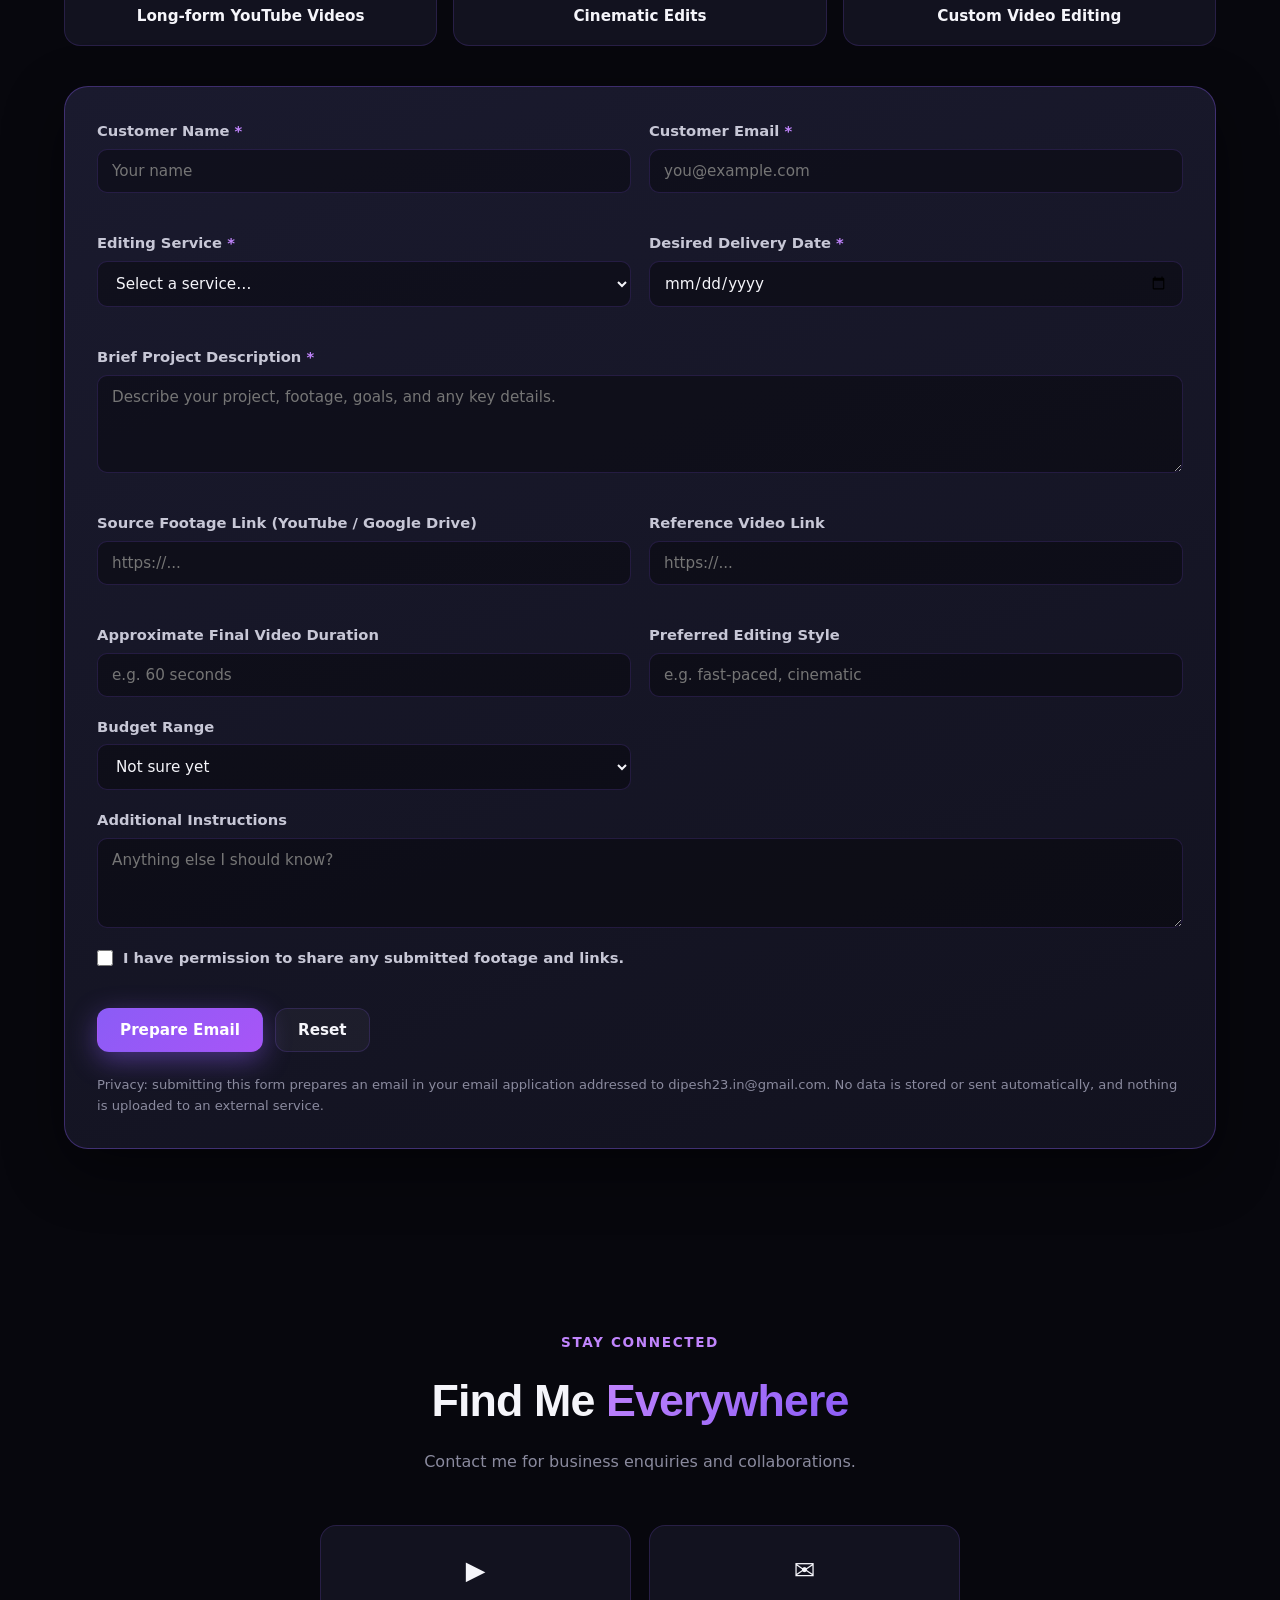
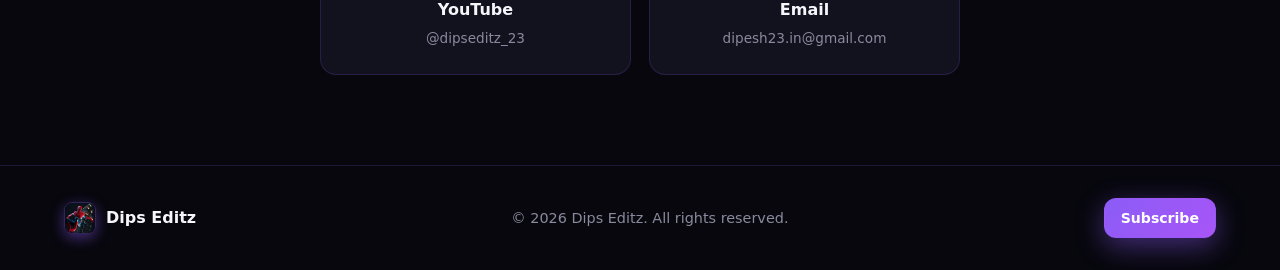
==== commit 3ff9c507: "Add files via upload" ====
--- a/index.html
+++ b/index.html
@@ -28,6 +28,7 @@
         <a href="#home">Home</a>
         <a href="#videos">Videos</a>
         <a href="#about">About</a>
+        <a href="#book">Book an Edit</a>
         <a href="#connect">Connect</a>
       </nav>
       <div class="nav-actions">
@@ -59,6 +60,7 @@
               <svg width="20" height="20" viewBox="0 0 24 24" fill="currentColor" aria-hidden="true"><path d="M23.5 6.2a3 3 0 0 0-2.1-2.1C19.5 3.5 12 3.5 12 3.5s-7.5 0-9.4.6A3 3 0 0 0 .5 6.2 31.6 31.6 0 0 0 0 12a31.6 31.6 0 0 0 .5 5.8 3 3 0 0 0 2.1 2.1c1.9.6 9.4.6 9.4.6s7.5 0 9.4-.6a3 3 0 0 0 2.1-2.1A31.6 31.6 0 0 0 24 12a31.6 31.6 0 0 0-.5-5.8zM9.6 15.6V8.4l6.3 3.6-6.3 3.6z"/></svg>
               Subscribe on YouTube
             </a>
+            <a class="btn btn-primary" href="#book">Book an Edit</a>
             <a class="btn btn-ghost" href="#videos">Watch Latest</a>
           </div>
           <div class="hero-stats">
@@ -123,6 +125,159 @@
       </div>
     </section>
 
+    <!-- Book Your Edit -->
+    <section class="section" id="book">
+      <div class="container">
+        <div class="section-head reveal">
+          <span class="eyebrow">Book Your Edit</span>
+          <h2 class="section-title">Book Your <span class="gradient-text">Edit</span></h2>
+          <p class="section-sub">Tell me about your project and get a custom editing quote.</p>
+        </div>
+
+        <div class="booking-intro reveal">
+          <p>Choose a service below or describe your project in the form. Final quotes depend on your specific requirements — no fixed prices or guaranteed delivery times are promised. Every project is reviewed individually.</p>
+        </div>
+
+        <div class="service-grid reveal" id="serviceGrid">
+          <button type="button" class="service-card" data-service="YouTube Shorts / Reels">
+            <span class="service-icon" aria-hidden="true">📱</span>
+            <span class="service-name">YouTube Shorts &amp; Reels</span>
+          </button>
+          <button type="button" class="service-card" data-service="Cricket Edits">
+            <span class="service-icon" aria-hidden="true">🏏</span>
+            <span class="service-name">Cricket Edits</span>
+          </button>
+          <button type="button" class="service-card" data-service="Gaming Montages">
+            <span class="service-icon" aria-hidden="true">🎮</span>
+            <span class="service-name">Gaming Montages</span>
+          </button>
+          <button type="button" class="service-card" data-service="Long-form YouTube Videos">
+            <span class="service-icon" aria-hidden="true">🎬</span>
+            <span class="service-name">Long-form YouTube Videos</span>
+          </button>
+          <button type="button" class="service-card" data-service="Cinematic Edits">
+            <span class="service-icon" aria-hidden="true">🎥</span>
+            <span class="service-name">Cinematic Edits</span>
+          </button>
+          <button type="button" class="service-card" data-service="Custom Video Editing">
+            <span class="service-icon" aria-hidden="true">✂️</span>
+            <span class="service-name">Custom Video Editing</span>
+          </button>
+        </div>
+
+        <div class="booking-form-wrap reveal" id="bookingFormWrap">
+          <form id="bookingForm" class="booking-form" novalidate>
+            <div class="form-grid">
+              <div class="form-field">
+                <label for="customerName">Customer Name <span class="req">*</span></label>
+                <input type="text" id="customerName" name="customerName" required placeholder="Your name" autocomplete="name" />
+                <span class="field-error" id="err-customerName" role="alert"></span>
+              </div>
+              <div class="form-field">
+                <label for="customerEmail">Customer Email <span class="req">*</span></label>
+                <input type="email" id="customerEmail" name="customerEmail" required placeholder="you@example.com" autocomplete="email" />
+                <span class="field-error" id="err-customerEmail" role="alert"></span>
+              </div>
+              <div class="form-field">
+                <label for="serviceSelect">Editing Service <span class="req">*</span></label>
+                <select id="serviceSelect" name="service" required>
+                  <option value="">Select a service…</option>
+                  <option value="YouTube Shorts / Reels">YouTube Shorts / Reels</option>
+                  <option value="Cricket Edits">Cricket Edits</option>
+                  <option value="Gaming Montages">Gaming Montages</option>
+                  <option value="Long-form YouTube Videos">Long-form YouTube Videos</option>
+                  <option value="Cinematic Edits">Cinematic Edits</option>
+                  <option value="Custom Video Editing">Custom Video Editing</option>
+                </select>
+                <span class="field-error" id="err-serviceSelect" role="alert"></span>
+              </div>
+              <div class="form-field">
+                <label for="deliveryDate">Desired Delivery Date <span class="req">*</span></label>
+                <input type="date" id="deliveryDate" name="deliveryDate" required />
+                <span class="field-error" id="err-deliveryDate" role="alert"></span>
+              </div>
+            </div>
+
+            <div class="form-field">
+              <label for="projectDescription">Brief Project Description <span class="req">*</span></label>
+              <textarea id="projectDescription" name="projectDescription" required rows="4" placeholder="Describe your project, footage, goals, and any key details."></textarea>
+              <span class="field-error" id="err-projectDescription" role="alert"></span>
+            </div>
+
+            <div class="form-grid">
+              <div class="form-field">
+                <label for="sourceLink">Source Footage Link (YouTube / Google Drive)</label>
+                <input type="url" id="sourceLink" name="sourceLink" placeholder="https://..." />
+                <span class="field-error" id="err-sourceLink" role="alert"></span>
+              </div>
+              <div class="form-field">
+                <label for="referenceLink">Reference Video Link</label>
+                <input type="url" id="referenceLink" name="referenceLink" placeholder="https://..." />
+                <span class="field-error" id="err-referenceLink" role="alert"></span>
+              </div>
+              <div class="form-field">
+                <label for="duration">Approximate Final Video Duration</label>
+                <input type="text" id="duration" name="duration" placeholder="e.g. 60 seconds" />
+              </div>
+              <div class="form-field">
+                <label for="style">Preferred Editing Style</label>
+                <input type="text" id="style" name="style" placeholder="e.g. fast-paced, cinematic" />
+              </div>
+              <div class="form-field">
+                <label for="budget">Budget Range</label>
+                <select id="budget" name="budget">
+                  <option value="Not sure yet">Not sure yet</option>
+                  <option value="Under $50">Under $50</option>
+                  <option value="$50–$100">$50–$100</option>
+                  <option value="$100–$250">$100–$250</option>
+                  <option value="$250–$500">$250–$500</option>
+                  <option value="$500+">$500+</option>
+                  <option value="Custom / discuss">Custom / discuss</option>
+                </select>
+              </div>
+            </div>
+
+            <div class="form-field">
+              <label for="additional">Additional Instructions</label>
+              <textarea id="additional" name="additional" rows="3" placeholder="Anything else I should know?"></textarea>
+            </div>
+
+            <div class="form-field checkbox-field">
+              <label class="checkbox-label">
+                <input type="checkbox" id="permission" name="permission" required />
+                <span>I have permission to share any submitted footage and links.</span>
+              </label>
+              <span class="field-error" id="err-permission" role="alert"></span>
+            </div>
+
+            <div class="form-actions">
+              <button type="submit" class="btn btn-primary" id="submitBooking">Prepare Email</button>
+              <button type="reset" class="btn btn-ghost" id="resetBooking">Reset</button>
+            </div>
+
+            <p class="privacy-note">
+              Privacy: submitting this form prepares an email in your email application addressed to dipesh23.in@gmail.com. No data is stored or sent automatically, and nothing is uploaded to an external service.
+            </p>
+          </form>
+
+          <div class="booking-status" id="bookingStatus" hidden aria-live="polite">
+            <h3>Your email draft is ready</h3>
+            <p>Your default email application should open with a message addressed to <strong>dipesh23.in@gmail.com</strong>. Please review the details and press <strong>Send</strong> to submit your booking request.</p>
+            <p>If your email application did not open, contact <a href="mailto:dipesh23.in@gmail.com">dipesh23.in@gmail.com</a> directly and include your project details.</p>
+            <div class="status-actions">
+              <button type="button" class="btn btn-primary" id="reopenEmail">Open Email Again</button>
+              <button type="button" class="btn btn-ghost" id="editRequest">Edit Request</button>
+            </div>
+          </div>
+        </div>
+      </div>
+    </section>
+
+    <!-- Connect -->
+        </div>
+      </div>
+    </section>
+
     <!-- Connect -->
     <section class="section" id="connect">
       <div class="container">
--- a/style.css
+++ b/style.css
@@ -270,6 +270,56 @@
 }
 .footer-copy { color: var(--muted); font-size: 0.9rem; }
 
+.booking-intro { max-width: 720px; margin: 0 auto 36px; text-align: center; color: var(--text-soft); }
+
+.service-grid {
+  display: grid; grid-template-columns: repeat(3, 1fr); gap: 16px; margin-bottom: 40px;
+}
+.service-card {
+  background: var(--surface); border: 1px solid var(--border); border-radius: var(--radius);
+  padding: 20px 16px; display: flex; flex-direction: column; align-items: center; gap: 10px;
+  cursor: pointer; transition: var(--transition); text-align: center; color: var(--text);
+  font-family: inherit; font-size: 0.95rem;
+}
+.service-card:hover { border-color: var(--border-strong); transform: translateY(-4px); box-shadow: 0 12px 30px var(--purple-glow); }
+.service-card.active { border-color: var(--purple); background: rgba(139,92,246,0.12); box-shadow: 0 0 0 2px var(--purple-glow); }
+.service-icon { font-size: 1.8rem; }
+.service-name { font-weight: 600; }
+
+.booking-form-wrap {
+  background: linear-gradient(160deg, var(--surface-2), var(--surface));
+  border: 1px solid var(--border-strong); border-radius: var(--radius-lg);
+  padding: 32px; box-shadow: var(--shadow);
+}
+.booking-form { display: flex; flex-direction: column; gap: 18px; }
+.form-grid { display: grid; grid-template-columns: repeat(2, 1fr); gap: 18px; }
+.form-field { display: flex; flex-direction: column; gap: 6px; }
+.form-field label { font-weight: 600; font-size: 0.92rem; color: var(--text-soft); }
+.req { color: var(--purple-3); }
+.form-field input, .form-field select, .form-field textarea {
+  background: rgba(0,0,0,0.35); border: 1px solid var(--border); border-radius: 10px;
+  padding: 12px 14px; color: var(--text); font-family: inherit; font-size: 0.95rem;
+  transition: var(--transition);
+}
+.form-field input:focus, .form-field select:focus, .form-field textarea:focus {
+  outline: none; border-color: var(--purple); box-shadow: 0 0 0 3px var(--purple-glow);
+}
+.form-field textarea { resize: vertical; min-height: 90px; }
+.form-field input.invalid, .form-field select.invalid, .form-field textarea.invalid { border-color: #f87171; }
+.field-error { color: #f87171; font-size: 0.82rem; min-height: 1.1em; }
+.checkbox-field .checkbox-label { display: flex; align-items: flex-start; gap: 10px; cursor: pointer; color: var(--text-soft); }
+.checkbox-field input[type="checkbox"] { margin-top: 4px; accent-color: var(--purple); width: 16px; height: 16px; }
+.form-actions { display: flex; gap: 12px; flex-wrap: wrap; }
+.privacy-note { color: var(--muted); font-size: 0.82rem; margin-top: 4px; }
+
+.booking-status {
+  margin-top: 24px; padding: 24px; border-radius: var(--radius);
+  background: rgba(139,92,246,0.08); border: 1px solid var(--border-strong);
+}
+.booking-status h3 { font-family: 'Space Grotesk', sans-serif; margin-bottom: 8px; color: var(--purple-3); }
+.booking-status p { color: var(--text-soft); margin-bottom: 10px; }
+.status-actions { display: flex; gap: 12px; flex-wrap: wrap; margin-top: 12px; }
+
 .reveal { opacity: 0; transform: translateY(24px); transition: opacity 0.7s ease, transform 0.7s ease; }
 .reveal.in { opacity: 1; transform: translateY(0); }
 
@@ -283,6 +333,8 @@
   .hero-logo-wrap { width: 260px; }
   .about-grid { grid-template-columns: 1fr; }
   .video-grid { grid-template-columns: repeat(2, 1fr); }
+  .service-grid { grid-template-columns: repeat(2, 1fr); }
+  .form-grid { grid-template-columns: 1fr; }
   .social-grid { grid-template-columns: repeat(2, 1fr); }
 }
 @media (max-width: 640px) {
@@ -292,6 +344,7 @@
   .logo-img { width: 34px; height: 34px; }
   .video-grid { grid-template-columns: 1fr; }
   .social-grid { grid-template-columns: 1fr; }
+  .service-grid { grid-template-columns: 1fr; }
   .hero-stats { gap: 20px; }
   .stat-num { font-size: 1.6rem; }
   .section { padding: 60px 0; }
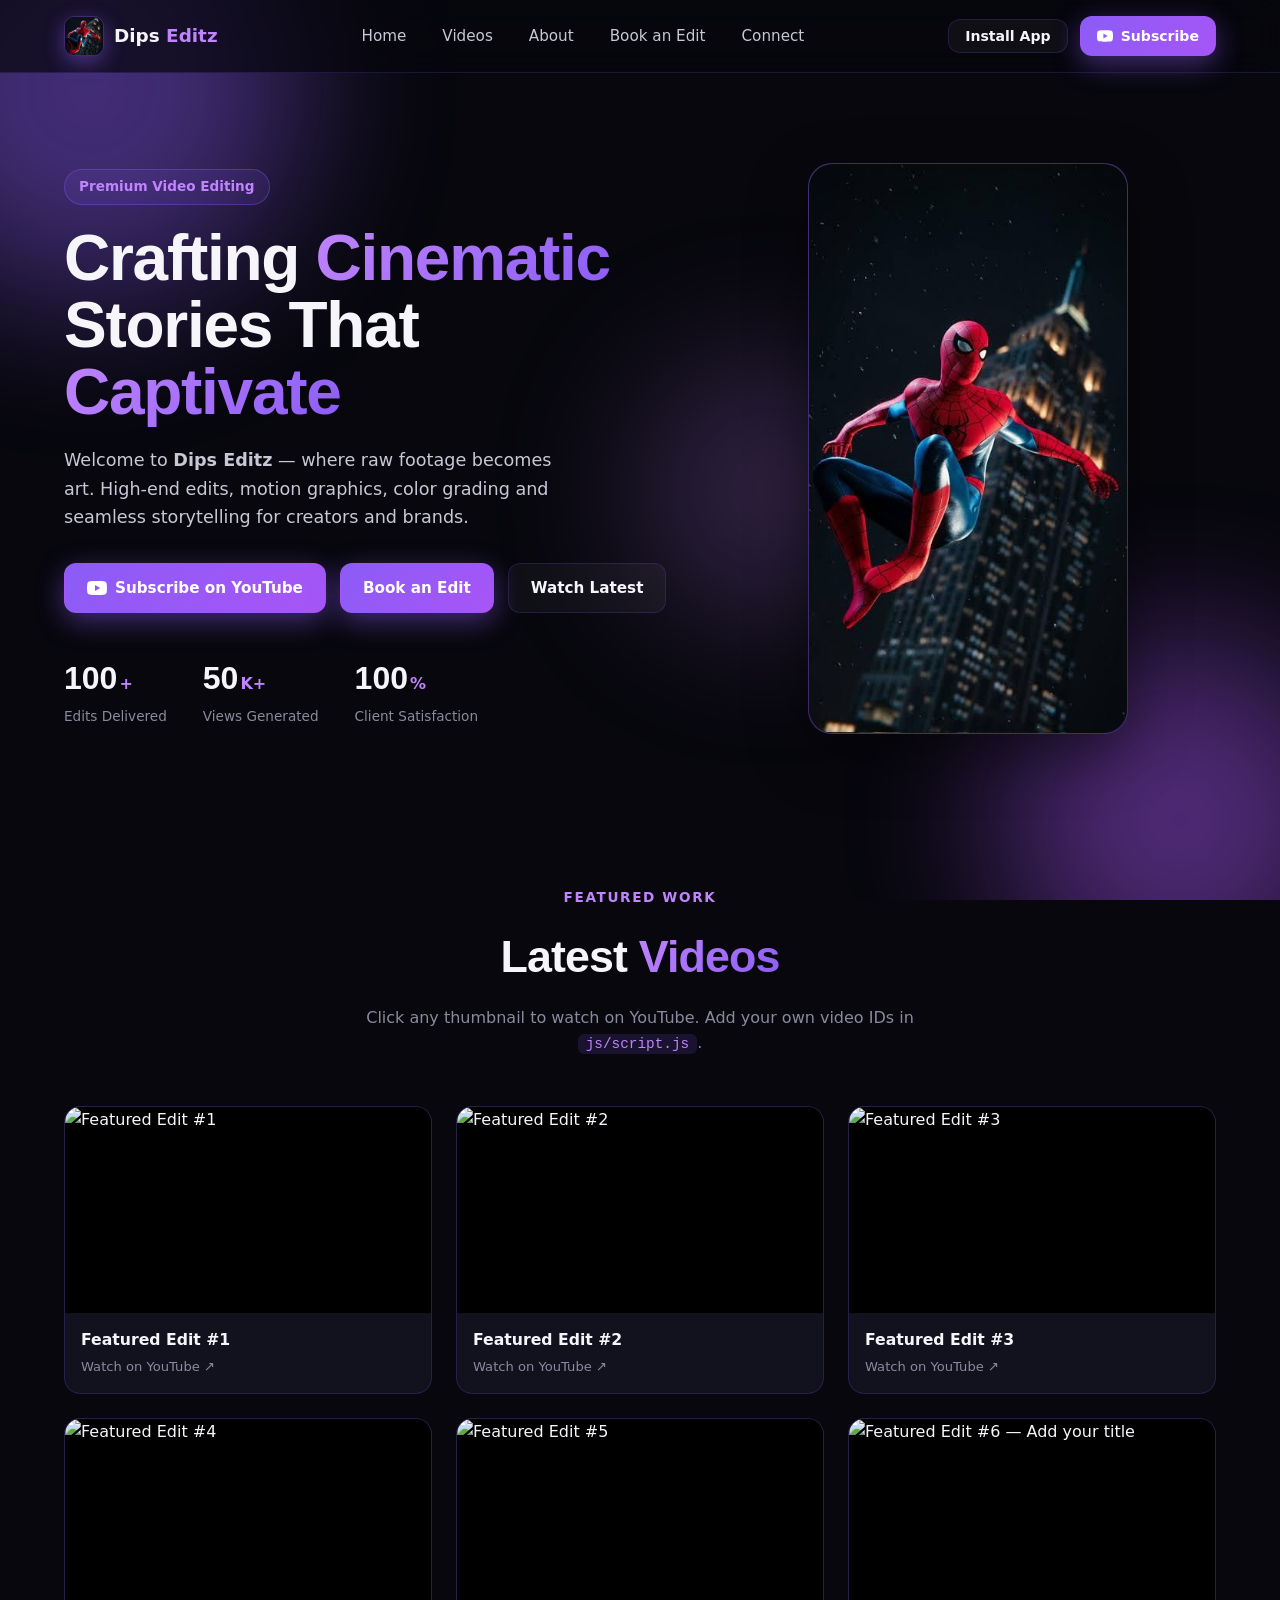
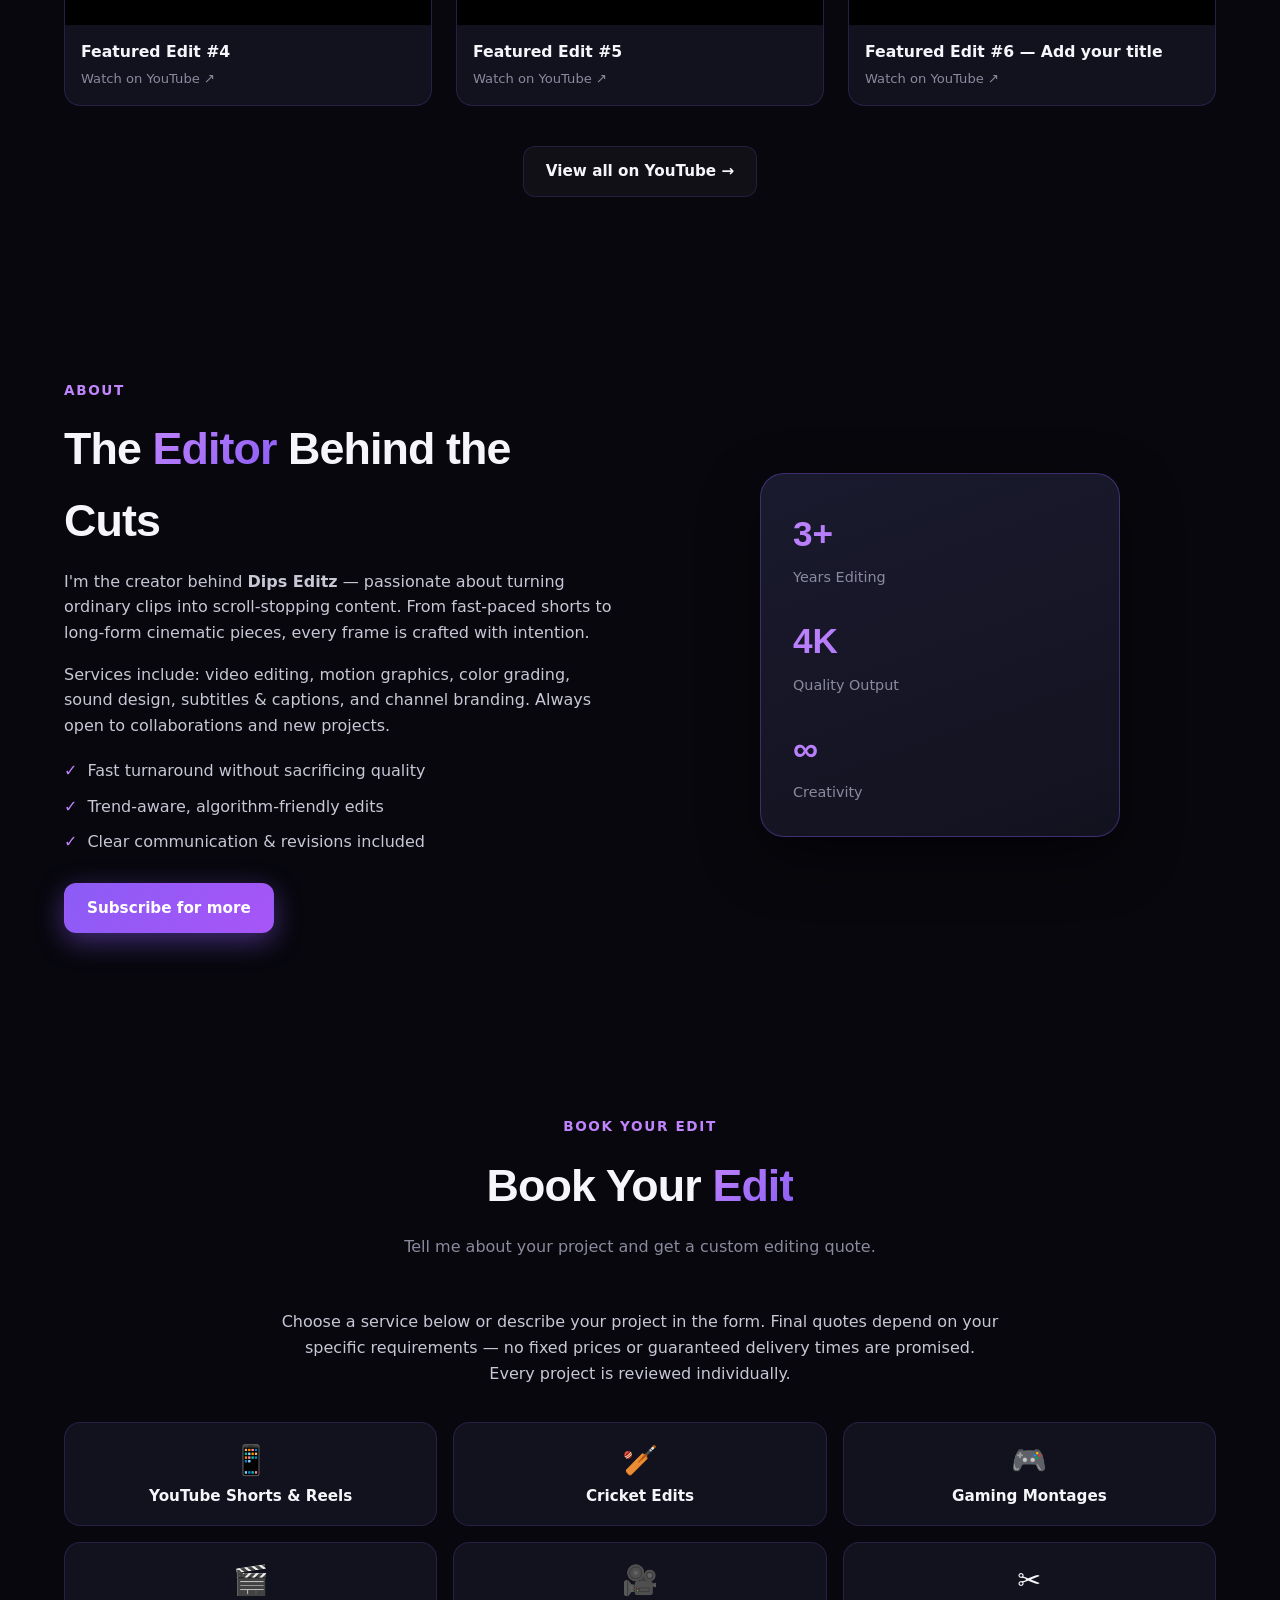
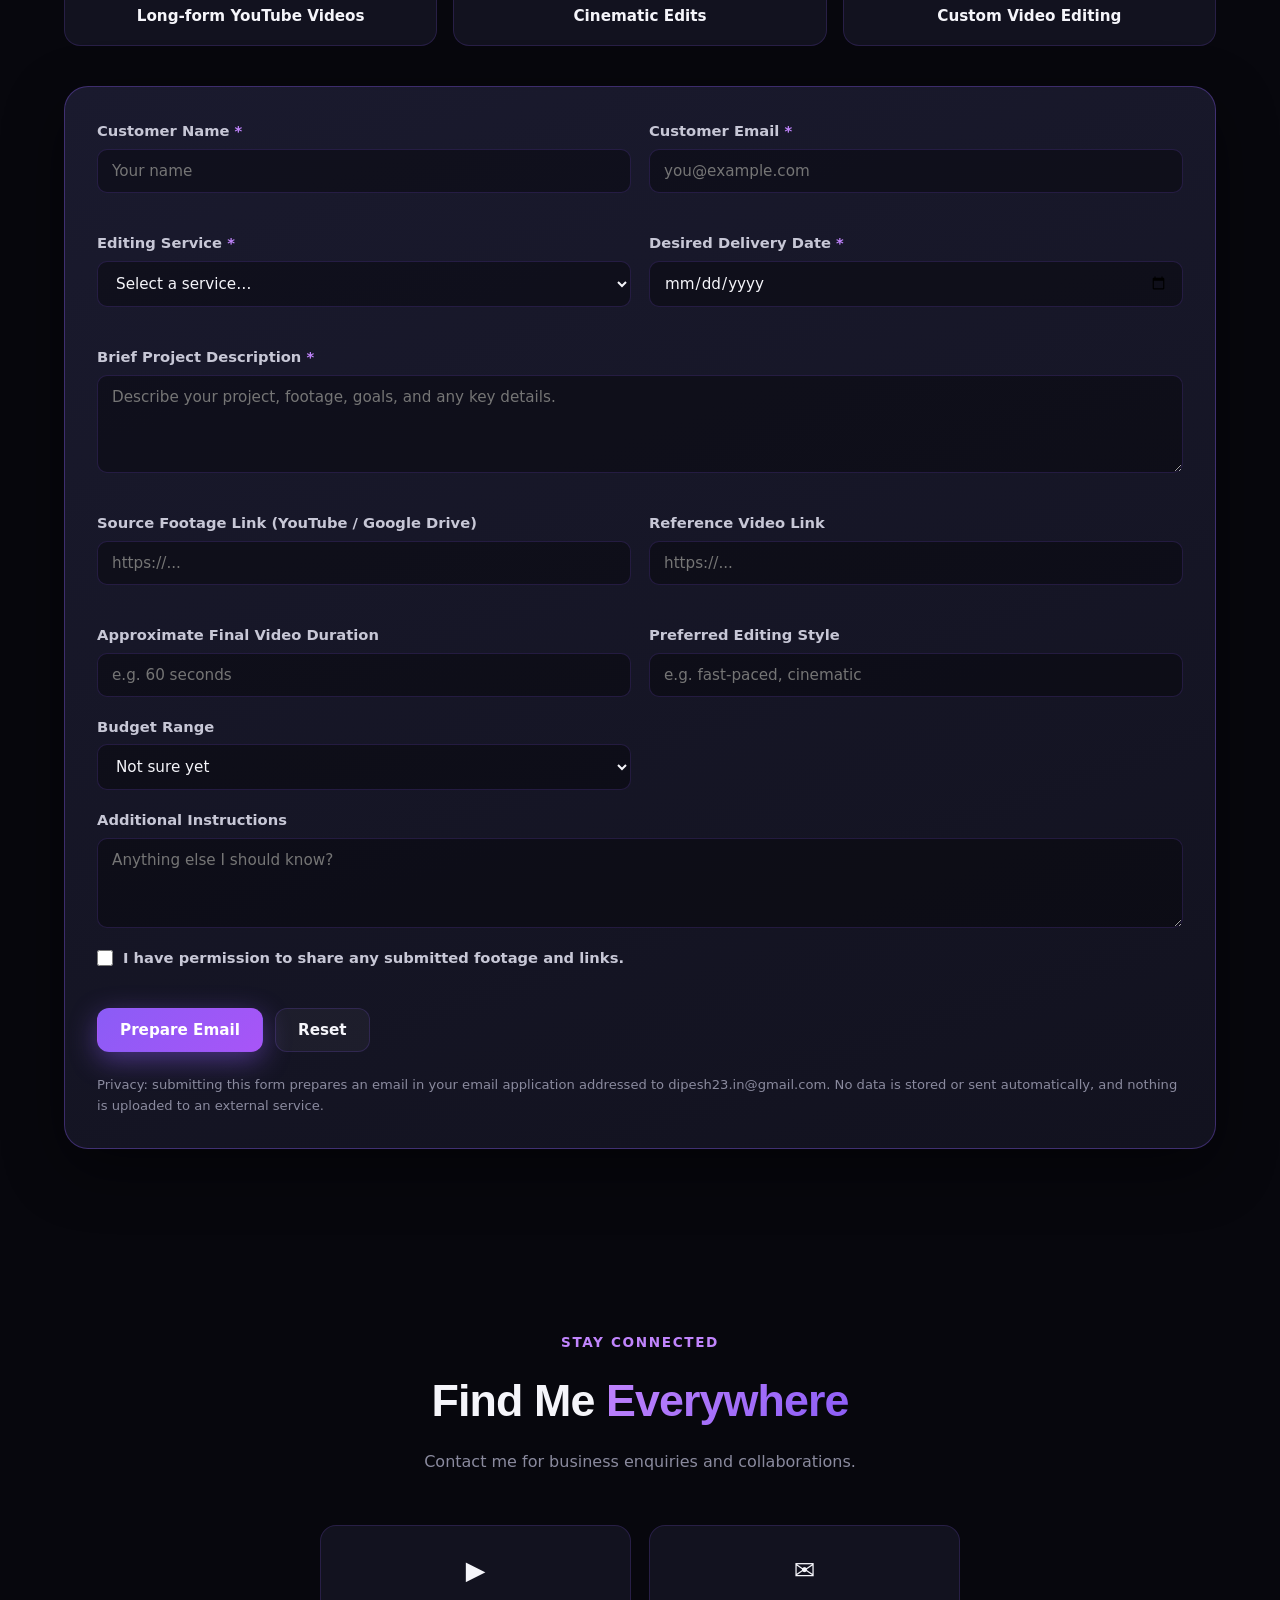
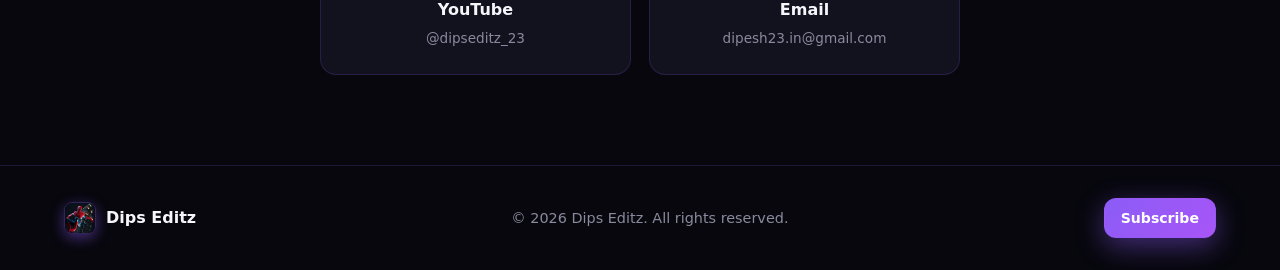
==== commit f3650f24: "Add files via upload" ====
--- a/index.html
+++ b/index.html
@@ -6,6 +6,11 @@
   <title>Dips Editz — Premium Video Editing</title>
   <meta name="description" content="Dips Editz — premium video editing, motion graphics and cinematic edits. Subscribe for the latest videos." />
   <meta name="theme-color" content="#07070d" />
+  <link rel="manifest" href="./manifest.webmanifest" />
+  <link rel="apple-touch-icon" href="./app-icon-192.png" />
+  <meta name="apple-mobile-web-app-capable" content="yes" />
+  <meta name="apple-mobile-web-app-status-bar-style" content="black-translucent" />
+  <meta name="apple-mobile-web-app-title" content="Dips Editz" />
   <link rel="preconnect" href="https://fonts.googleapis.com" />
   <link rel="preconnect" href="https://fonts.gstatic.com" crossorigin />
   <link href="https://fonts.googleapis.com/css2?family=Inter:wght@300;400;500;600;700;800;900&family=Space+Grotesk:wght@500;600;700&display=swap" rel="stylesheet" />
@@ -32,6 +37,7 @@
         <a href="#connect">Connect</a>
       </nav>
       <div class="nav-actions">
+        <button class="btn btn-ghost btn-sm" id="installBtn" type="button" hidden>Install App</button>
         <a class="btn btn-primary btn-sm subscribe-btn" id="navSubscribe" href="#" target="_blank" rel="noopener noreferrer">
           <svg width="16" height="16" viewBox="0 0 24 24" fill="currentColor" aria-hidden="true"><path d="M23.5 6.2a3 3 0 0 0-2.1-2.1C19.5 3.5 12 3.5 12 3.5s-7.5 0-9.4.6A3 3 0 0 0 .5 6.2 31.6 31.6 0 0 0 0 12a31.6 31.6 0 0 0 .5 5.8 3 3 0 0 0 2.1 2.1c1.9.6 9.4.6 9.4.6s7.5 0 9.4-.6a3 3 0 0 0 2.1-2.1A31.6 31.6 0 0 0 24 12a31.6 31.6 0 0 0-.5-5.8zM9.6 15.6V8.4l6.3 3.6-6.3 3.6z"/></svg>
           Subscribe
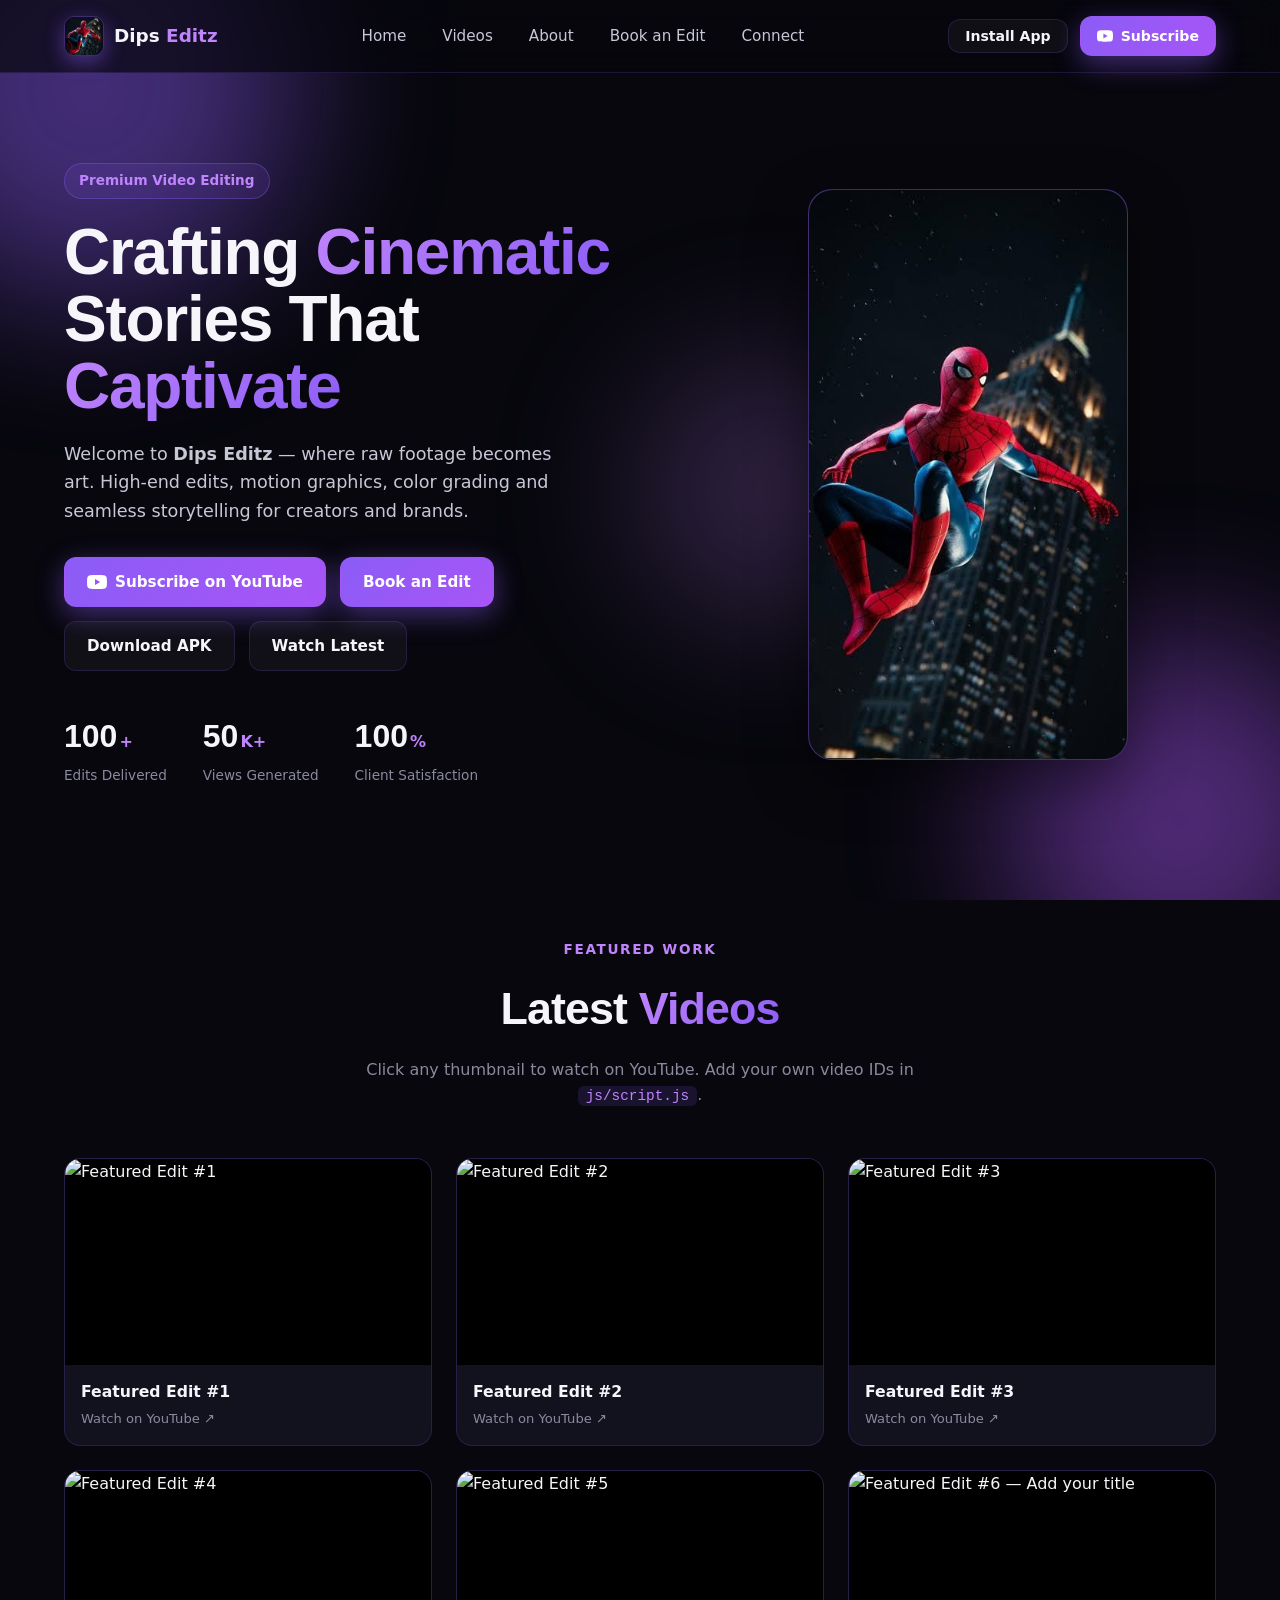
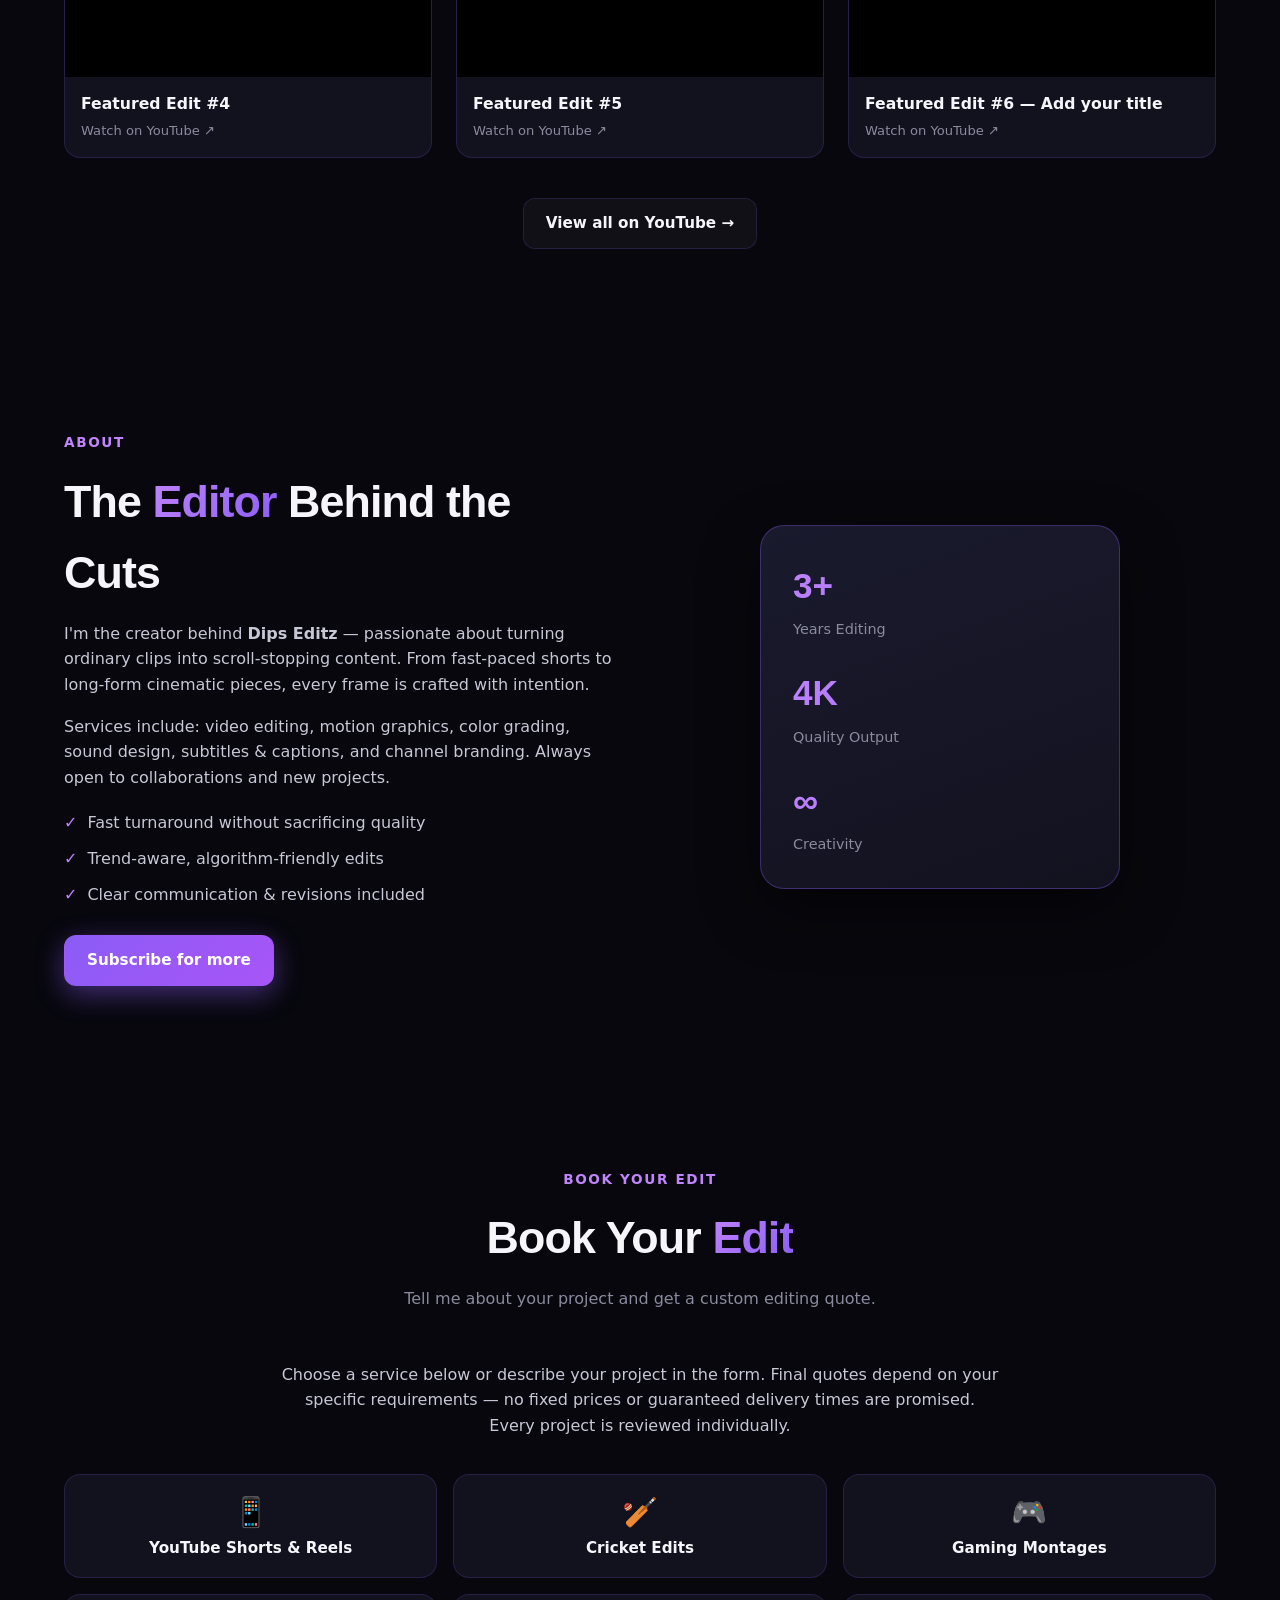
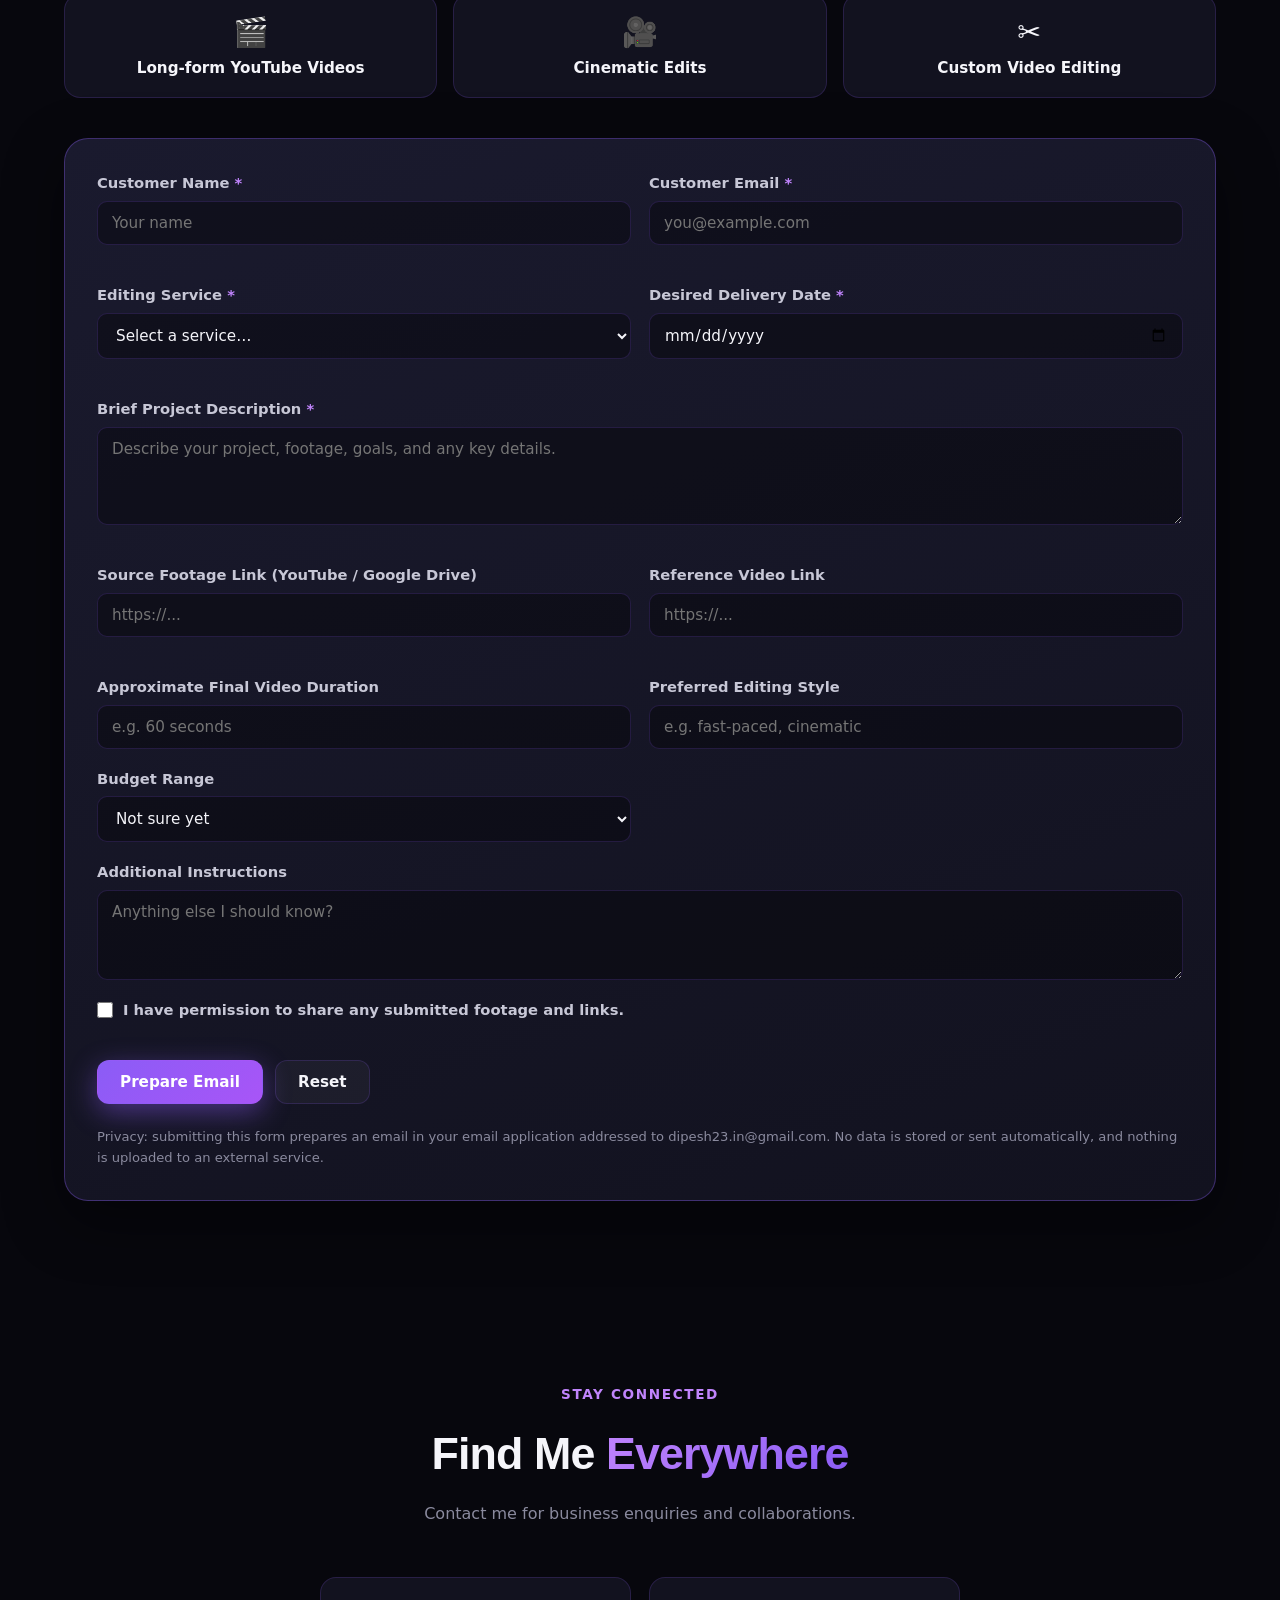
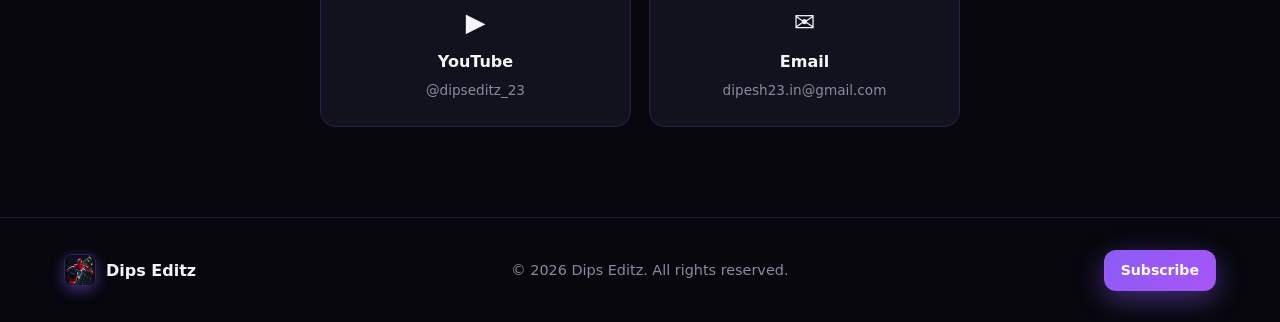
==== commit 72534d5c: "Add files via upload" ====
--- a/index.html
+++ b/index.html
@@ -67,6 +67,7 @@
               Subscribe on YouTube
             </a>
             <a class="btn btn-primary" href="#book">Book an Edit</a>
+            <a class="btn btn-ghost" id="downloadApkBtn" href="#" hidden>Download APK</a>
             <a class="btn btn-ghost" href="#videos">Watch Latest</a>
           </div>
           <div class="hero-stats">
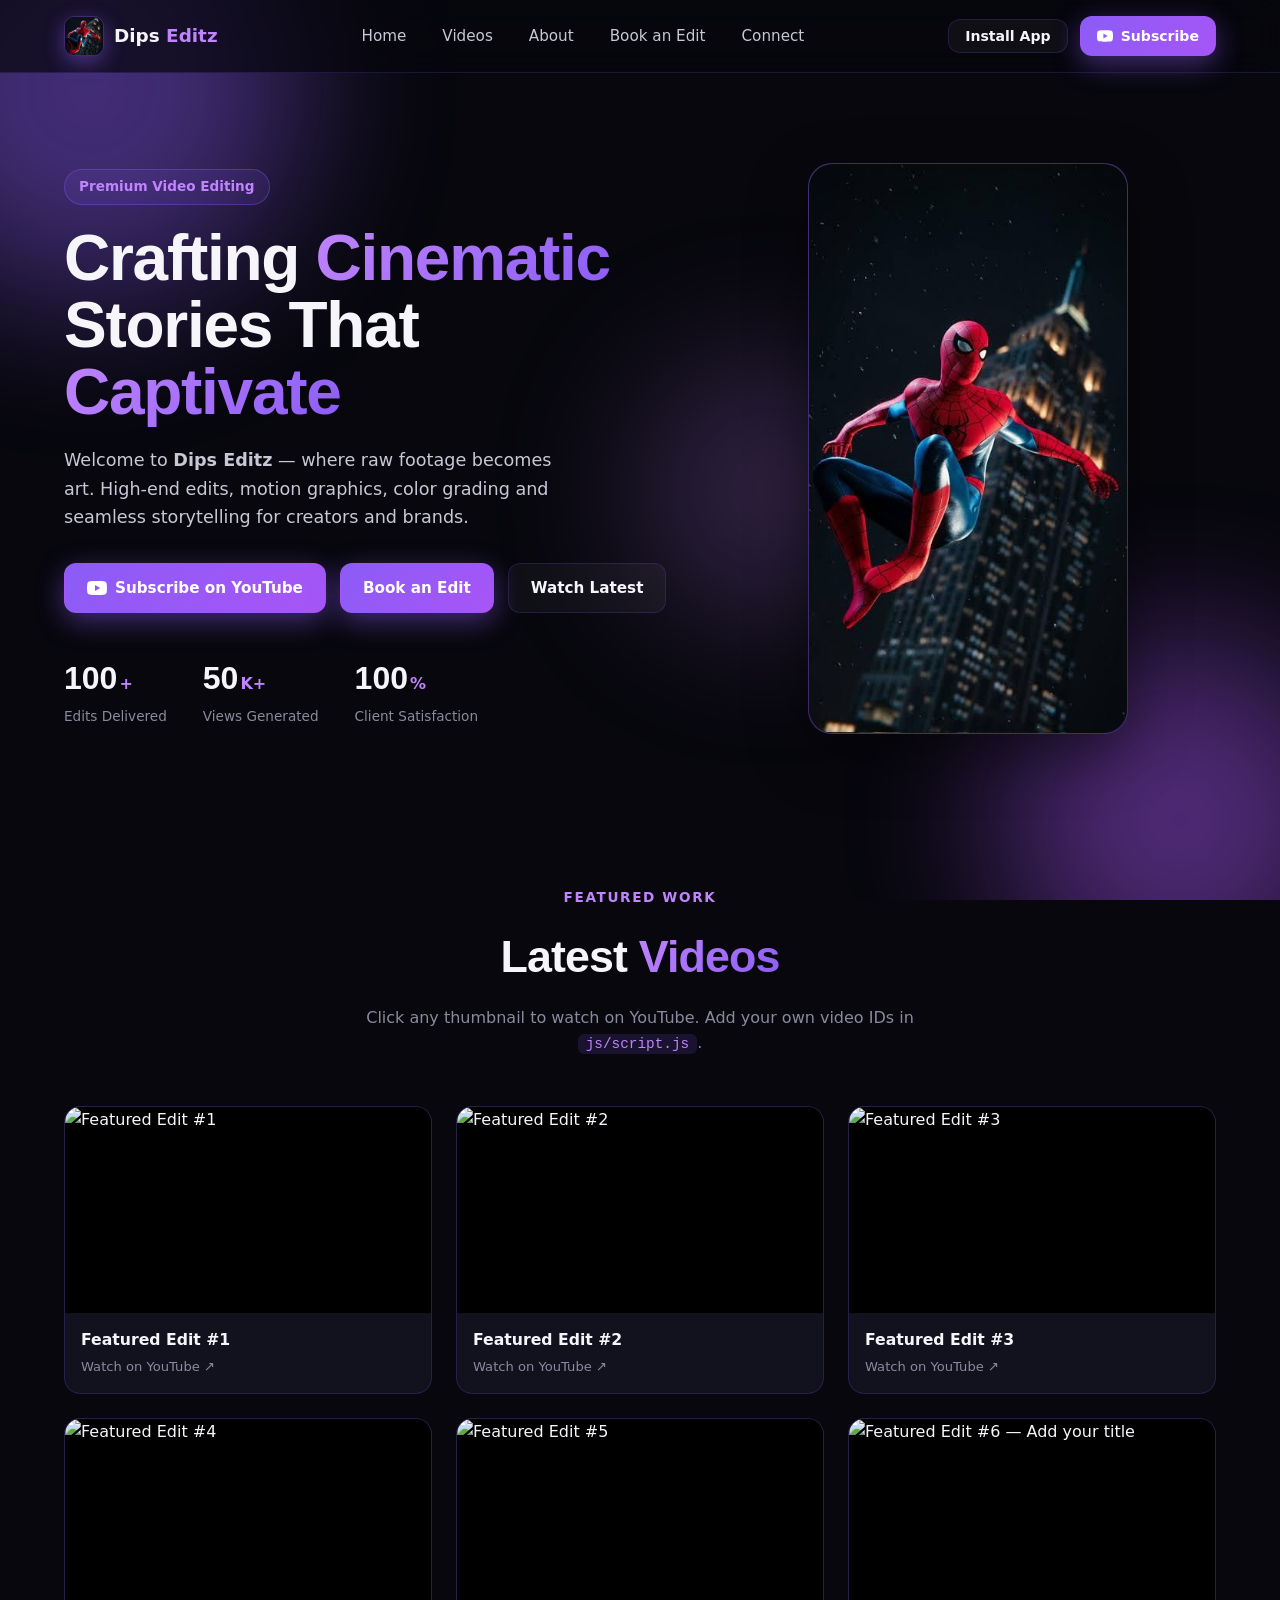
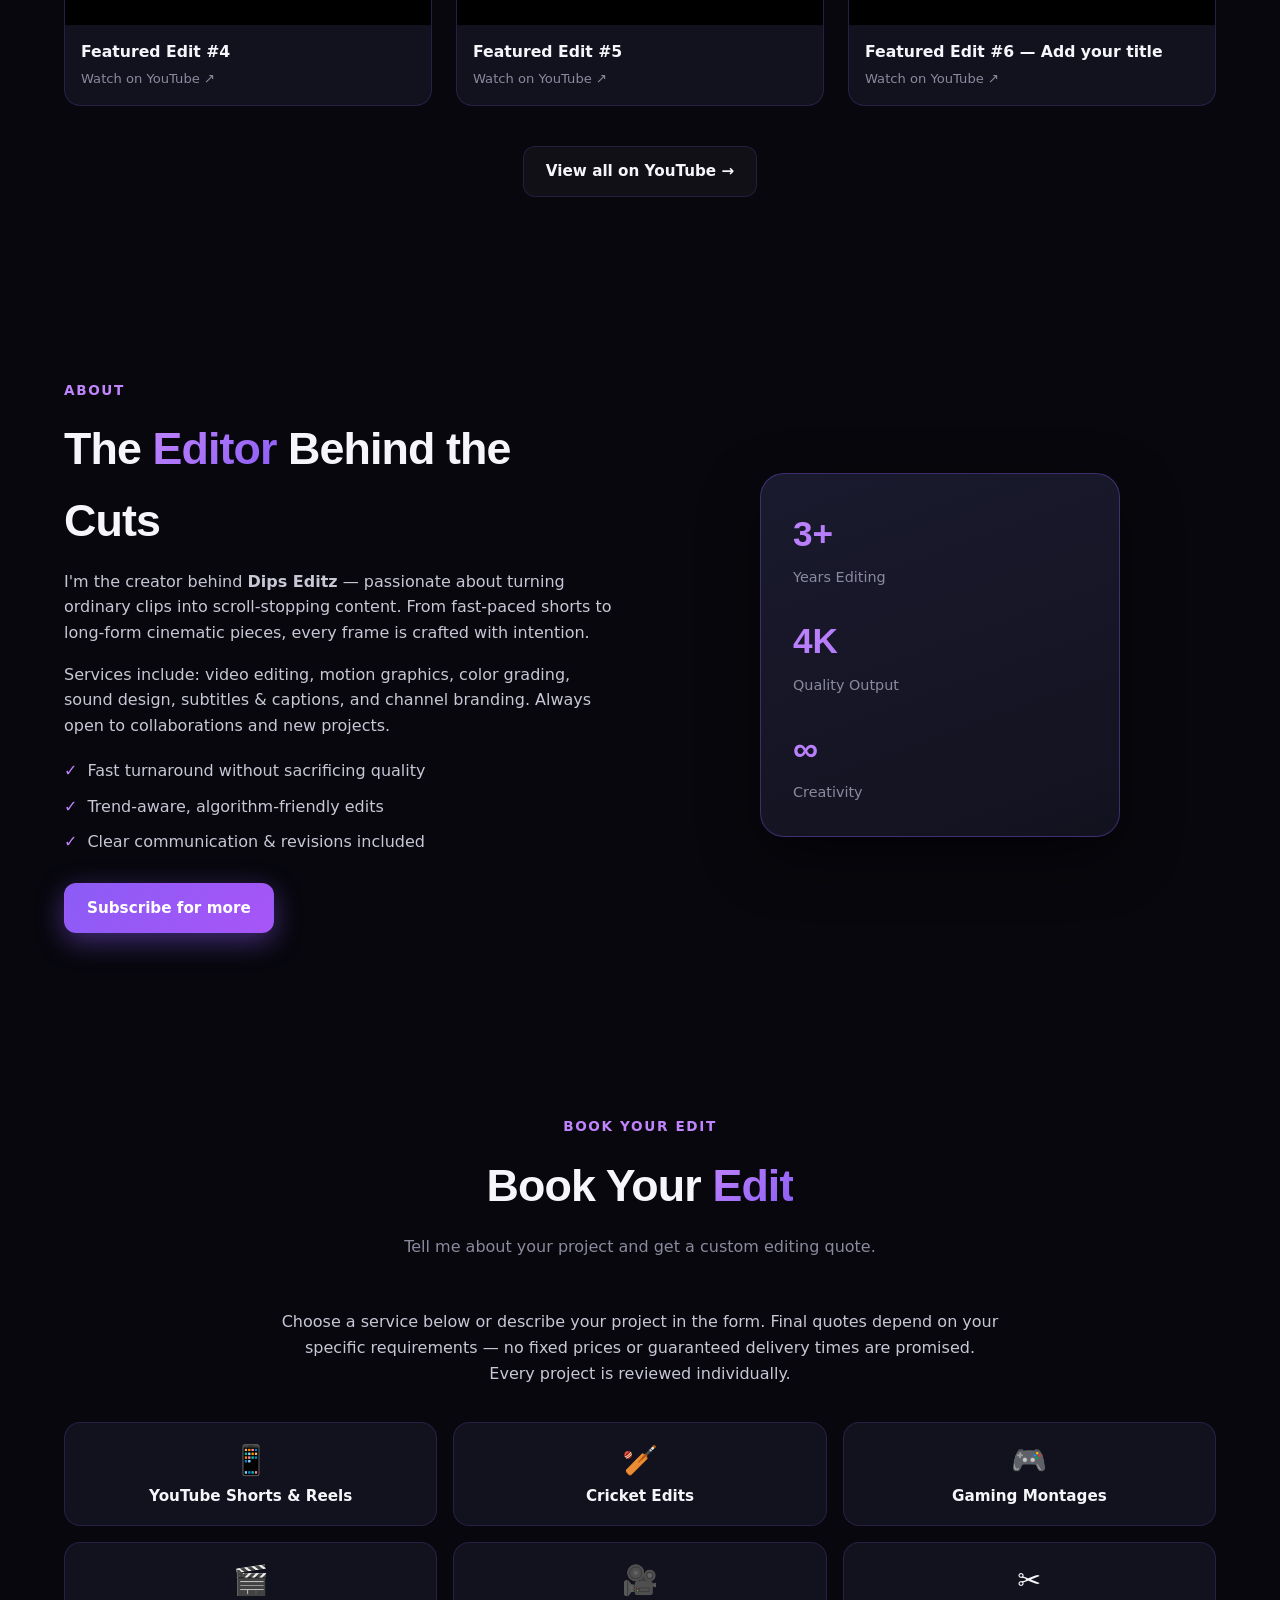
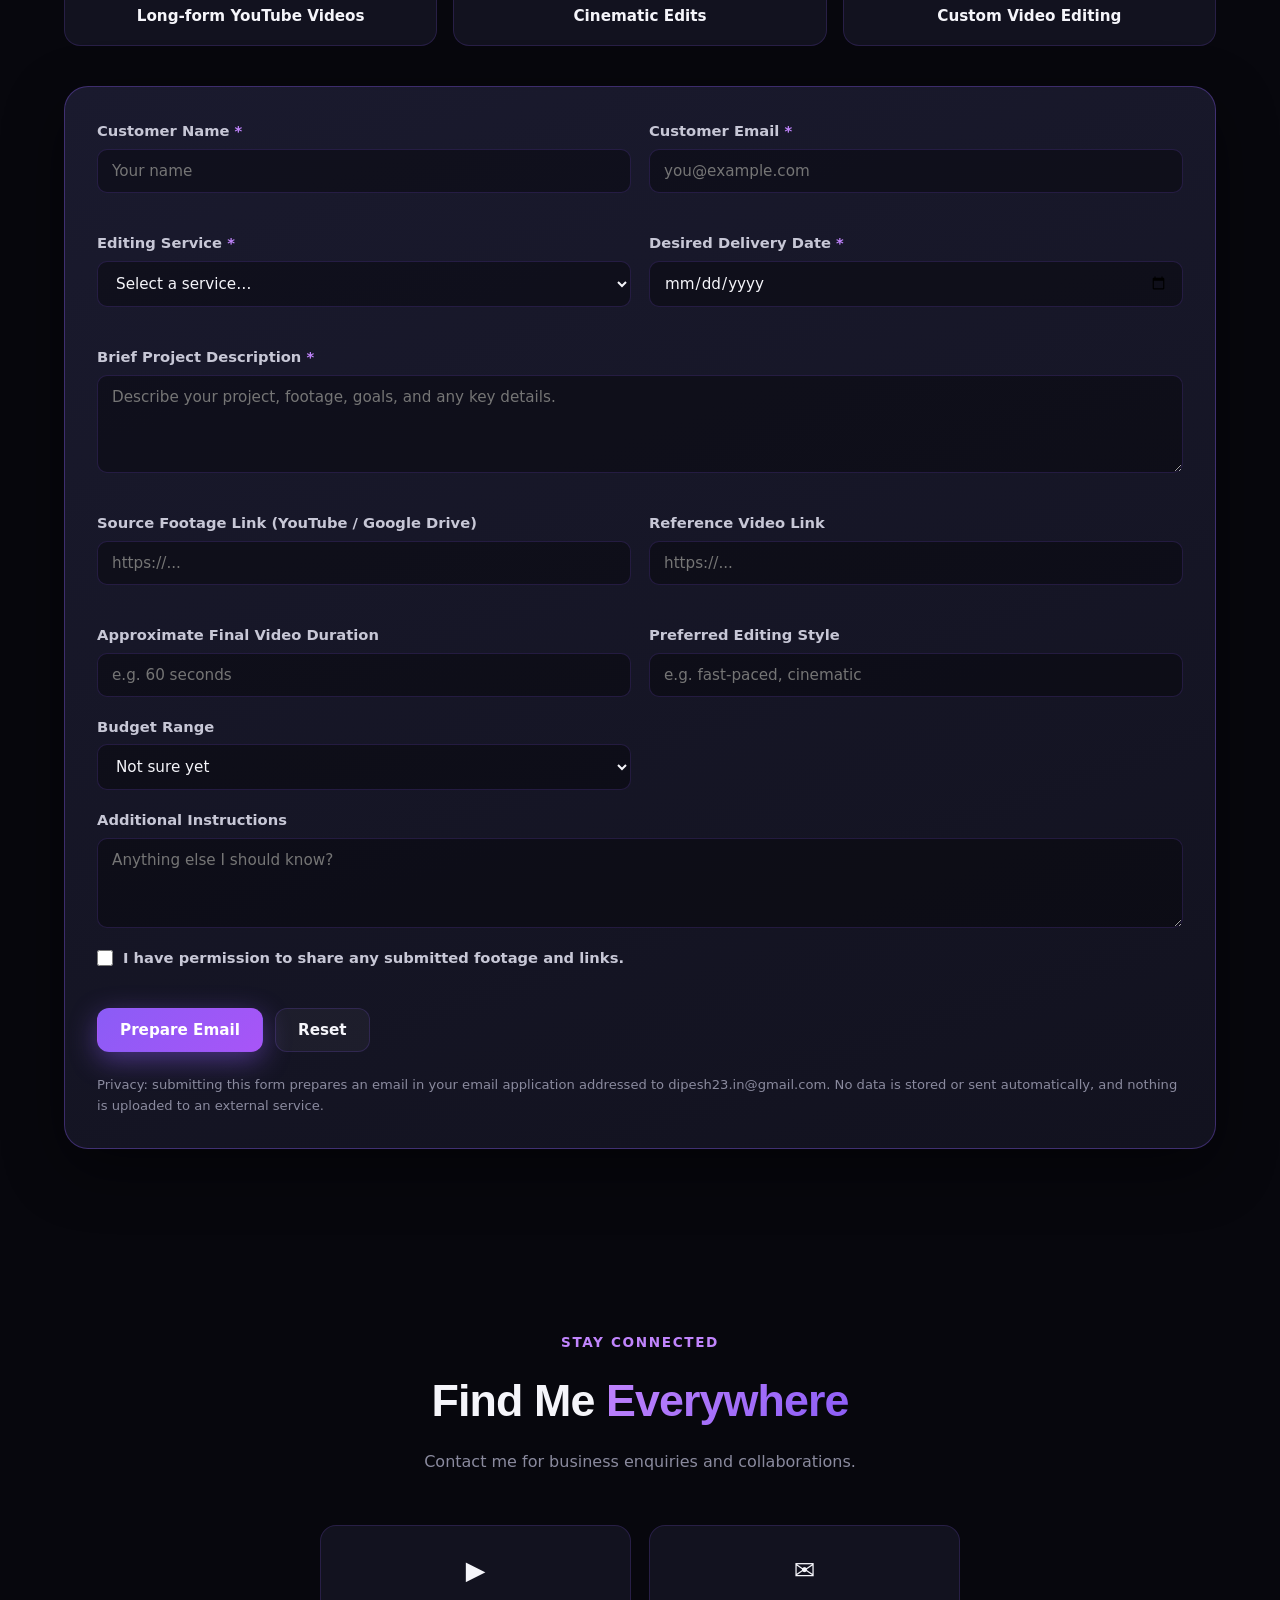
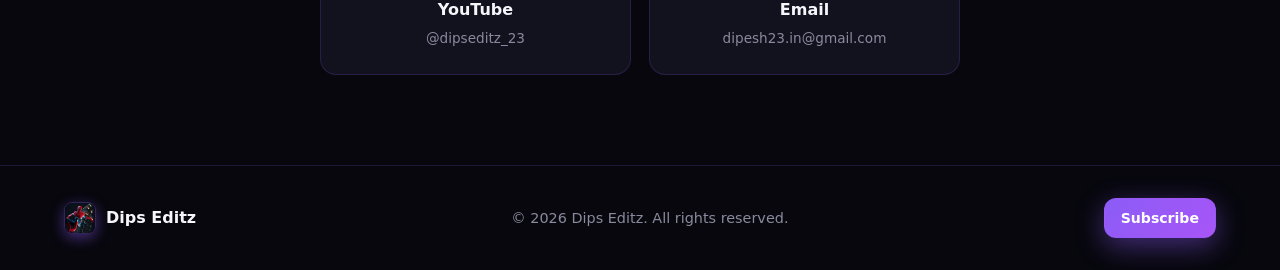
==== commit b82e38bc: "Add files via upload" ====
--- a/index.html
+++ b/index.html
@@ -67,7 +67,6 @@
               Subscribe on YouTube
             </a>
             <a class="btn btn-primary" href="#book">Book an Edit</a>
-            <a class="btn btn-ghost" id="downloadApkBtn" href="#" hidden>Download APK</a>
             <a class="btn btn-ghost" href="#videos">Watch Latest</a>
           </div>
           <div class="hero-stats">
@@ -234,11 +233,11 @@
                 <label for="budget">Budget Range</label>
                 <select id="budget" name="budget">
                   <option value="Not sure yet">Not sure yet</option>
-                  <option value="Under $50">Under $50</option>
-                  <option value="$50–$100">$50–$100</option>
-                  <option value="$100–$250">$100–$250</option>
-                  <option value="$250–$500">$250–$500</option>
-                  <option value="$500+">$500+</option>
+                  <option value="Under ₹50">Under ₹50</option>
+                  <option value="₹50–₹100">₹50–₹100</option>
+                  <option value="₹100–₹250">₹100–₹250</option>
+                  <option value="₹250–₹500">₹250–₹500</option>
+                  <option value="₹500+">₹500+</option>
                   <option value="Custom / discuss">Custom / discuss</option>
                 </select>
               </div>
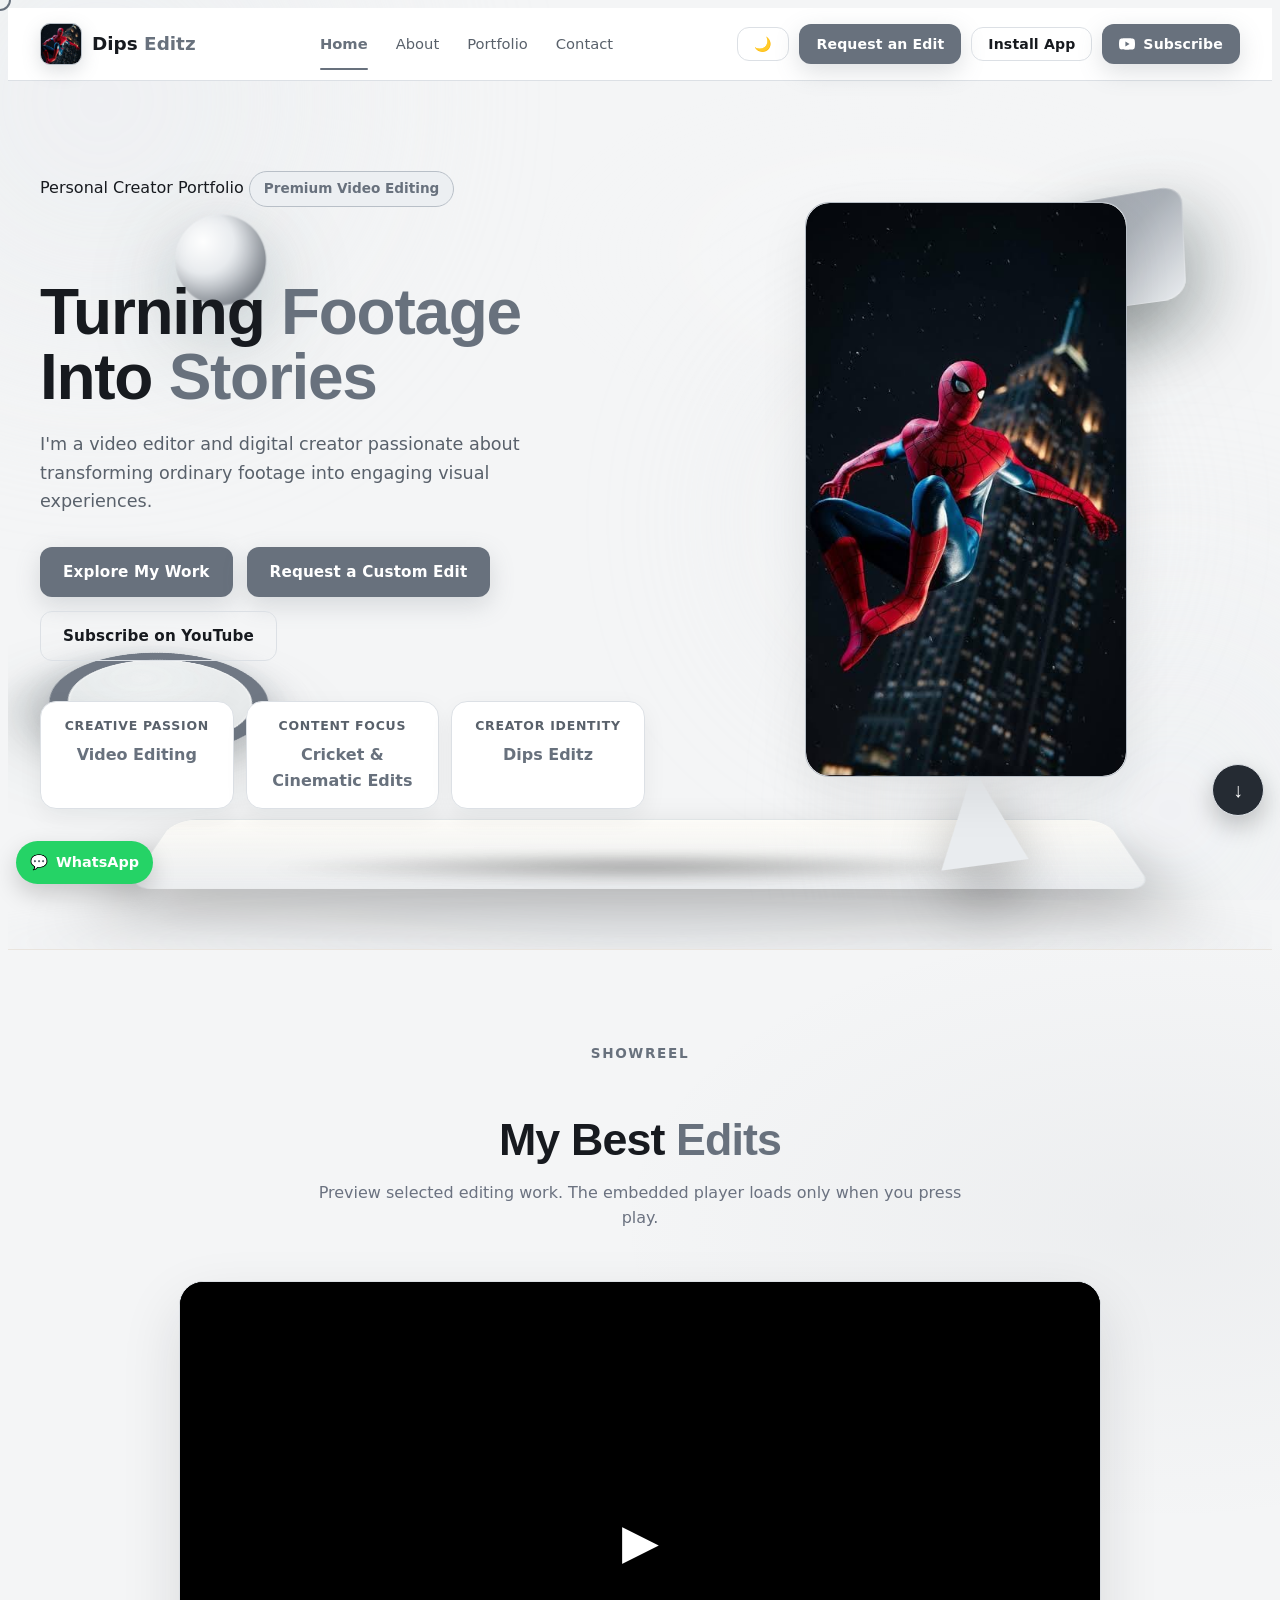
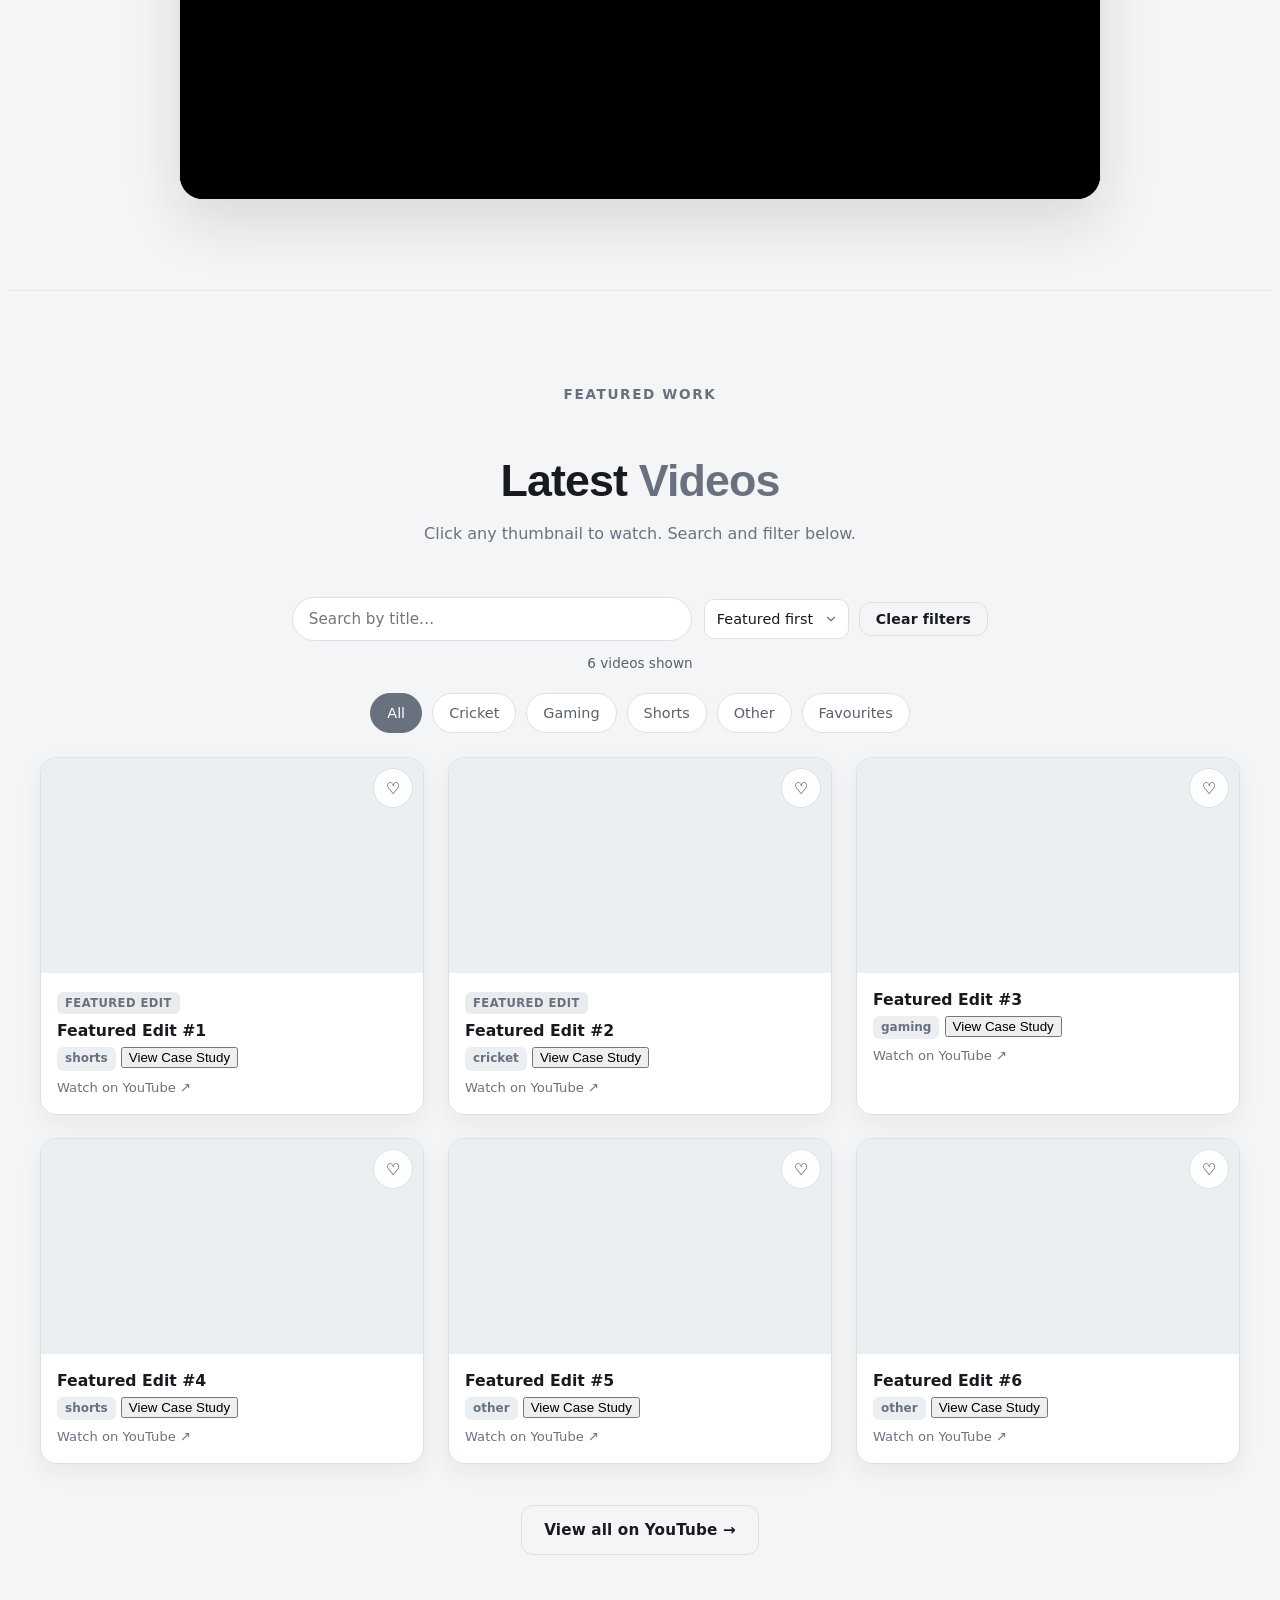
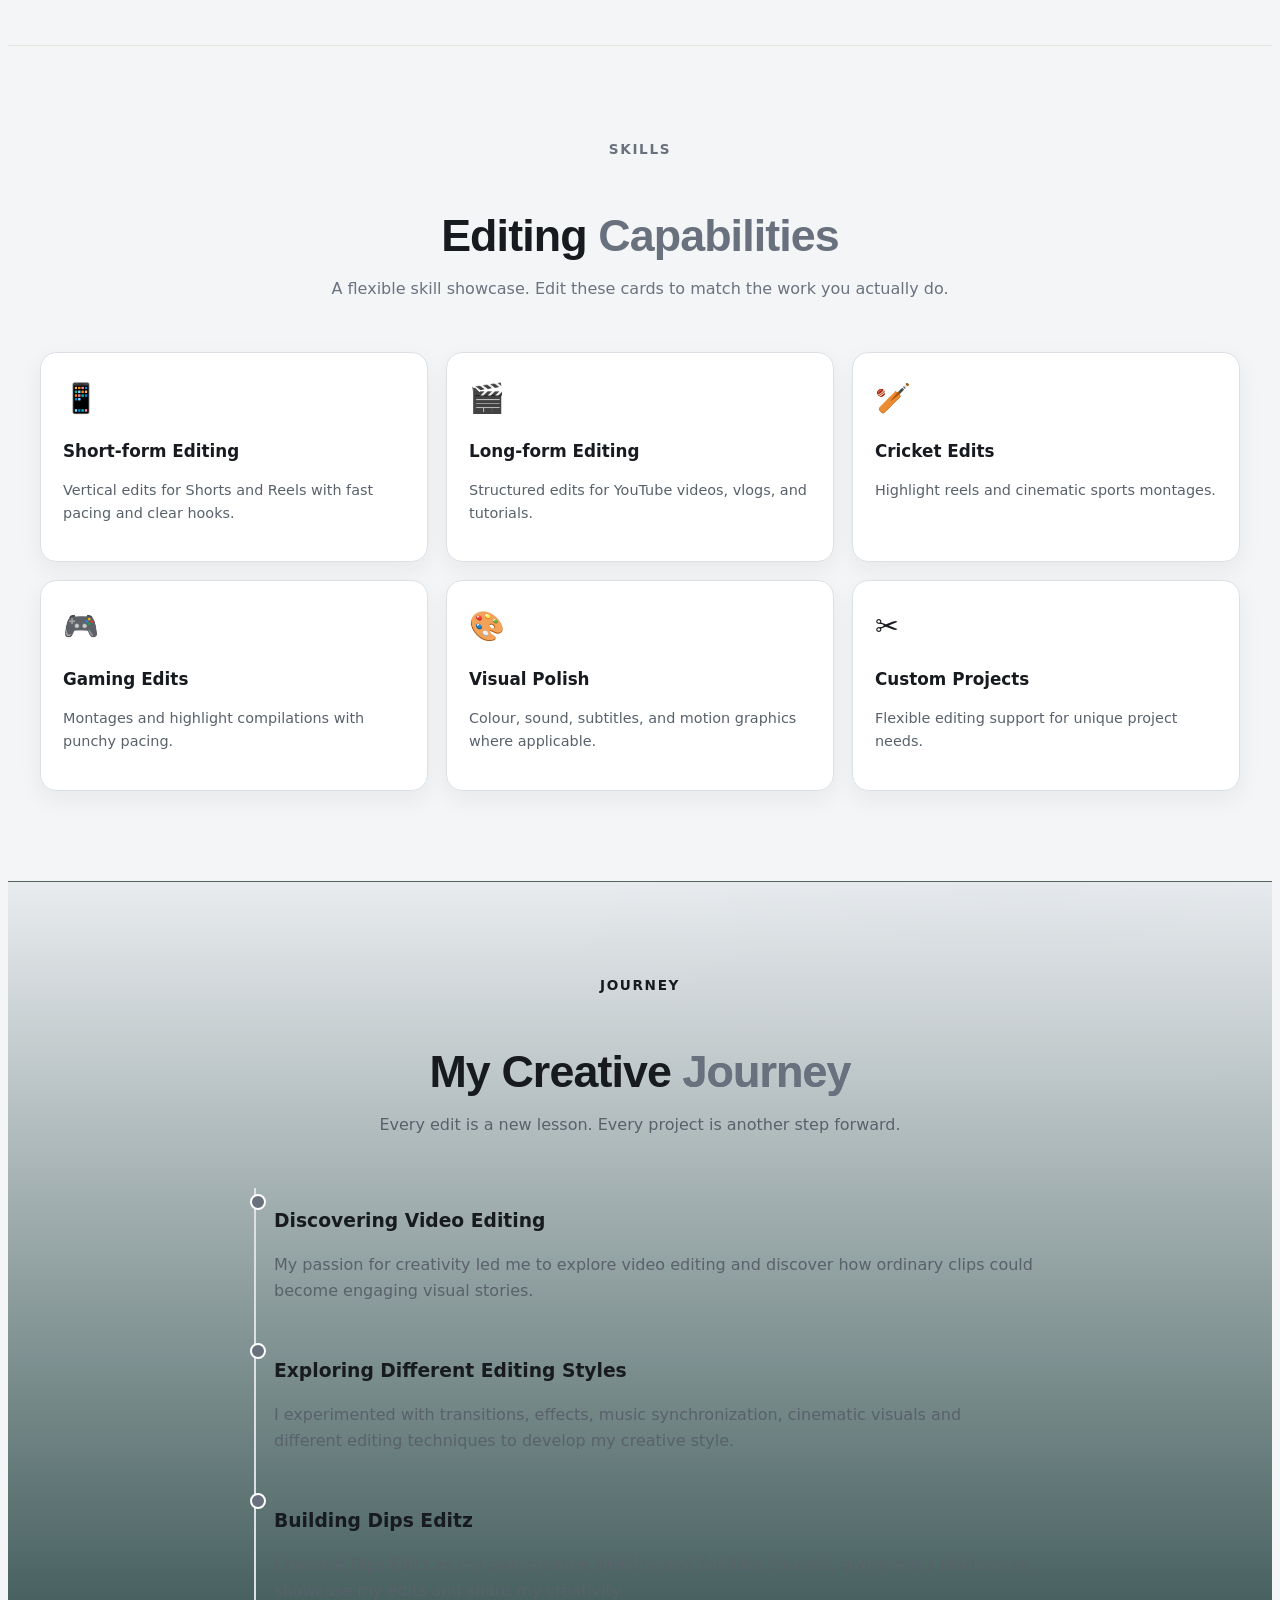
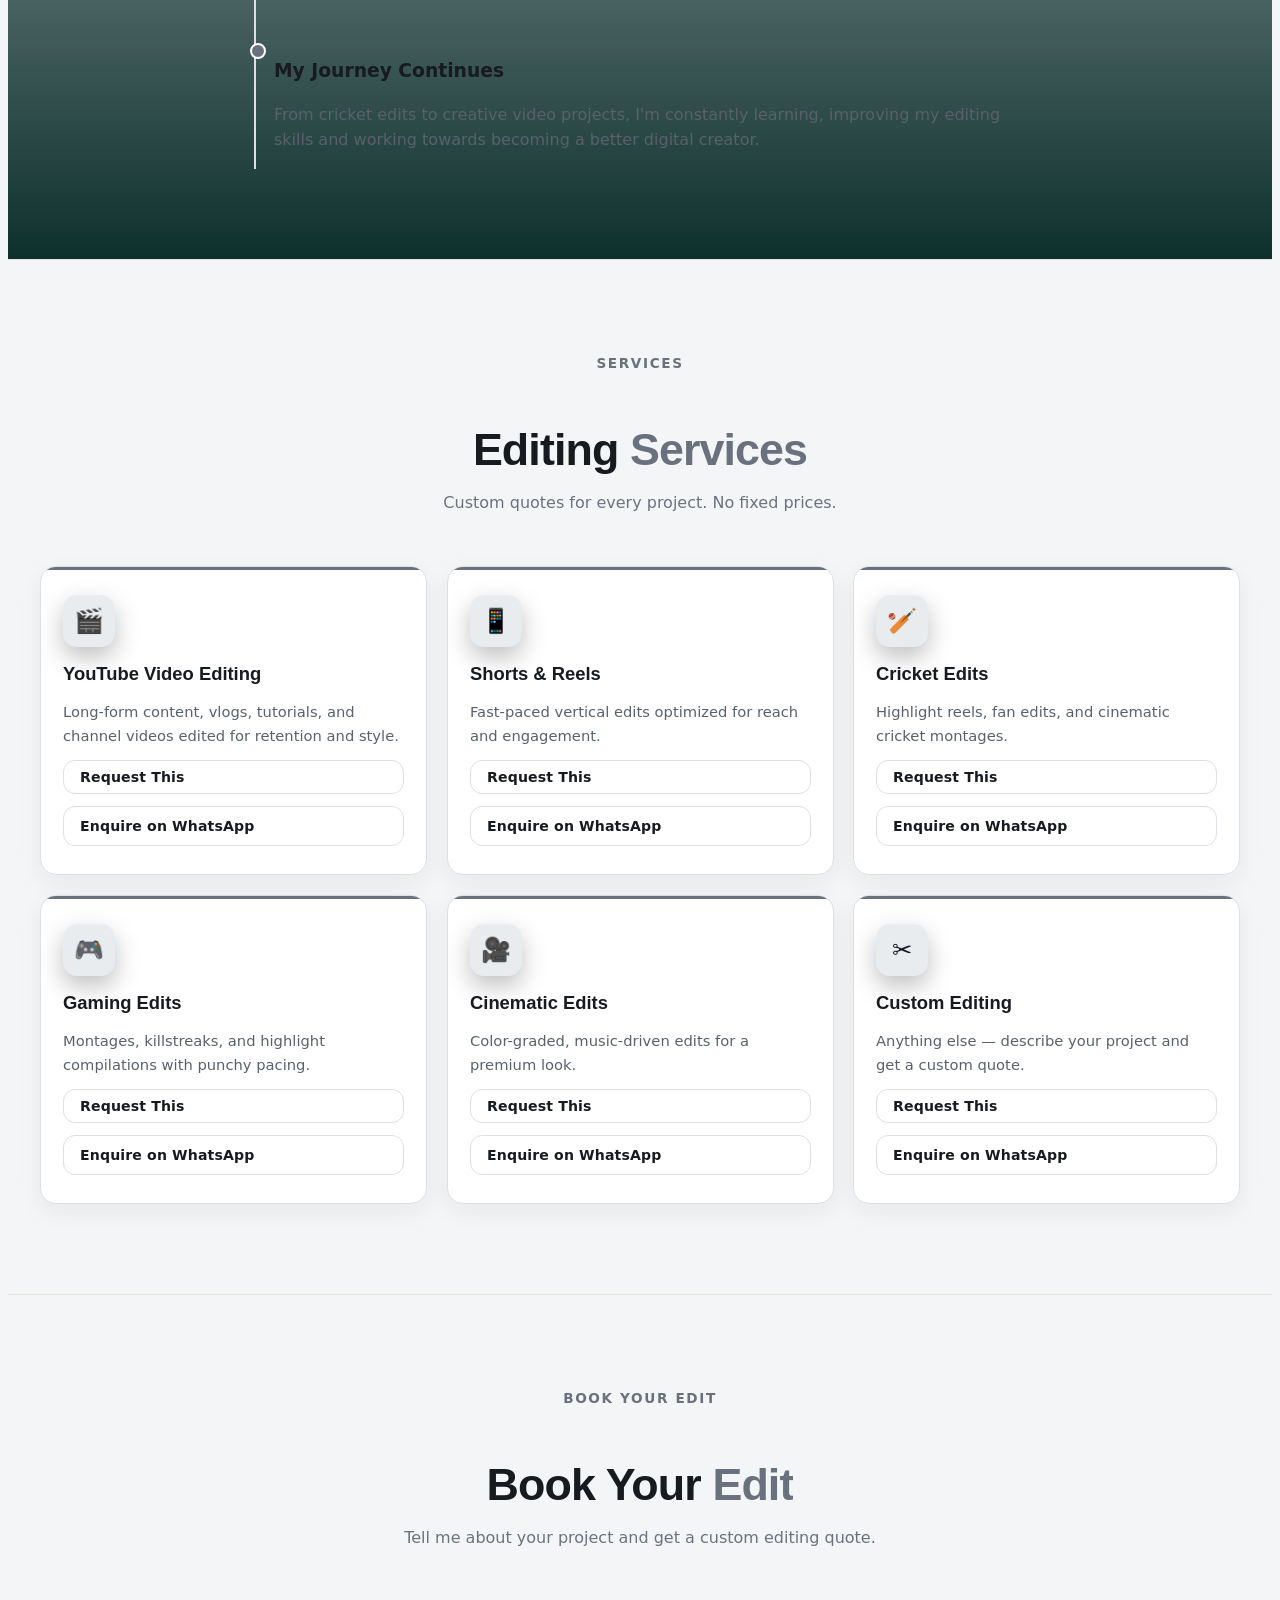
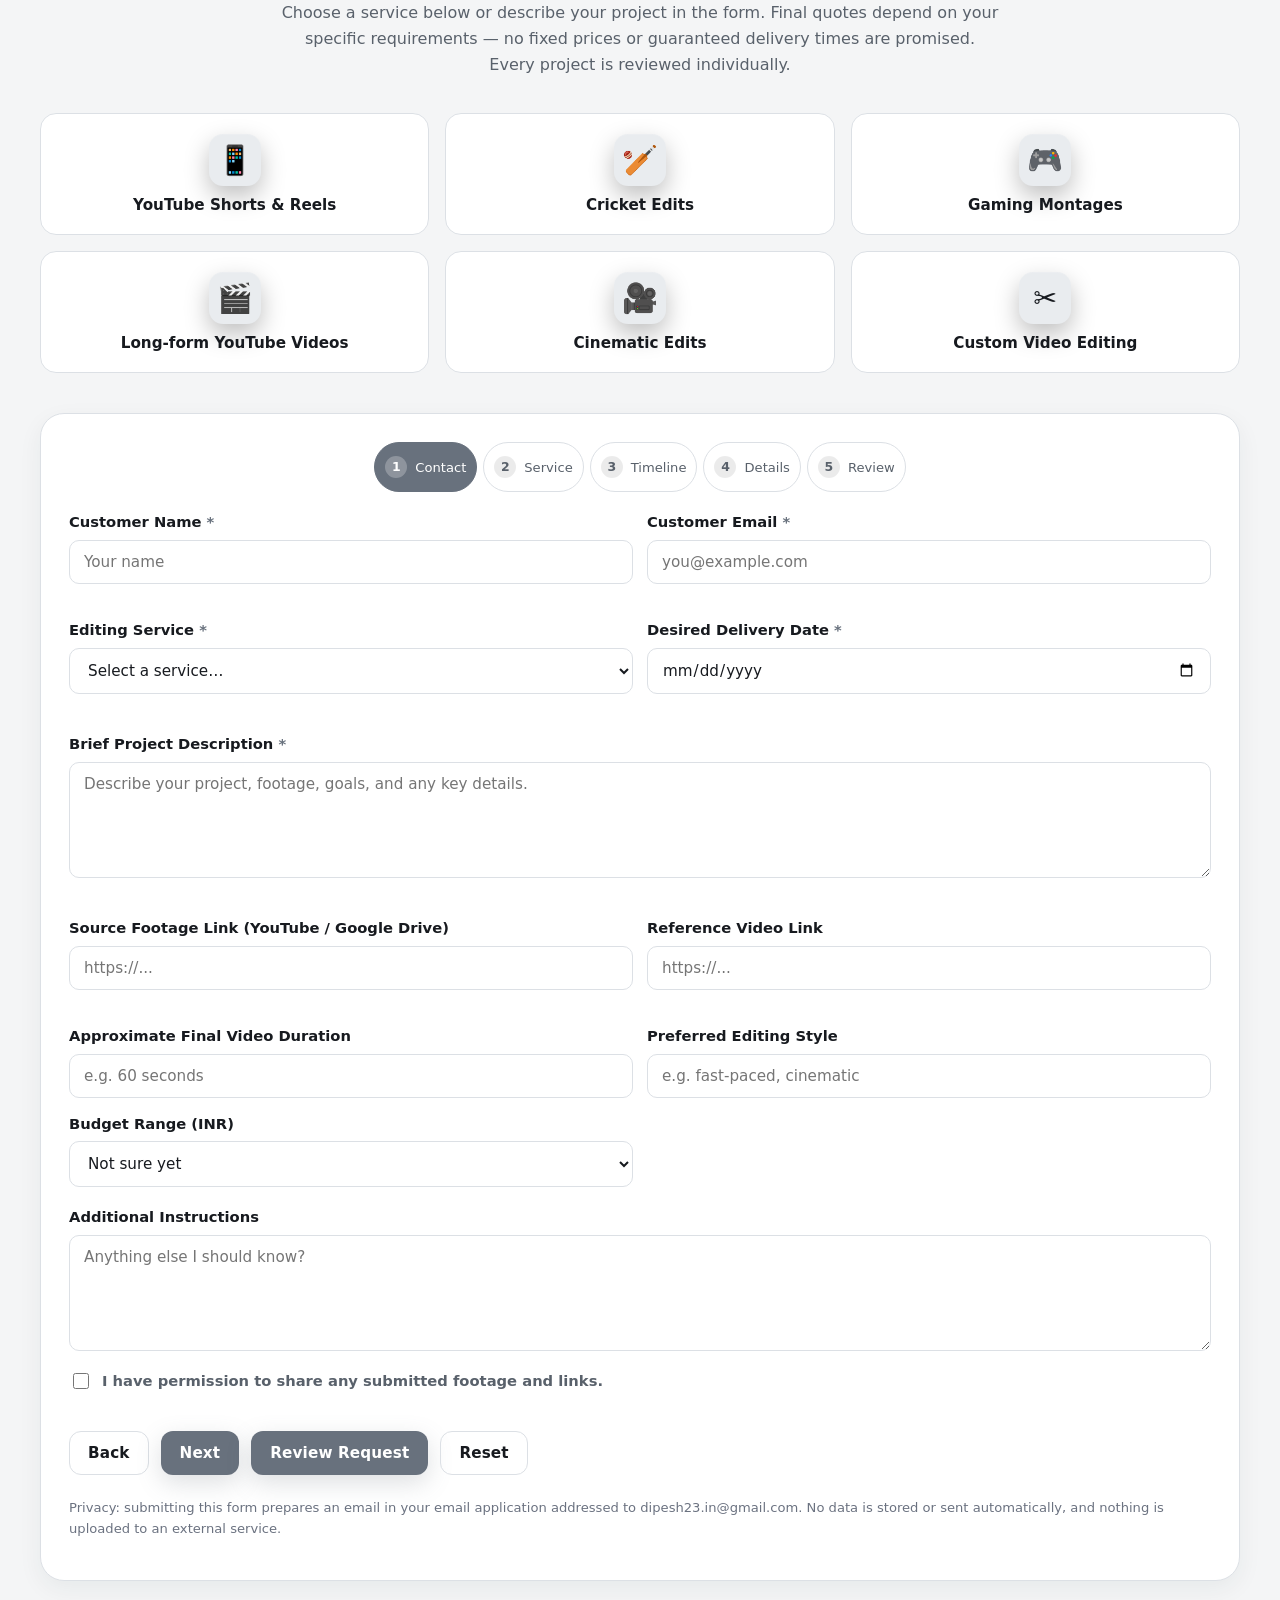
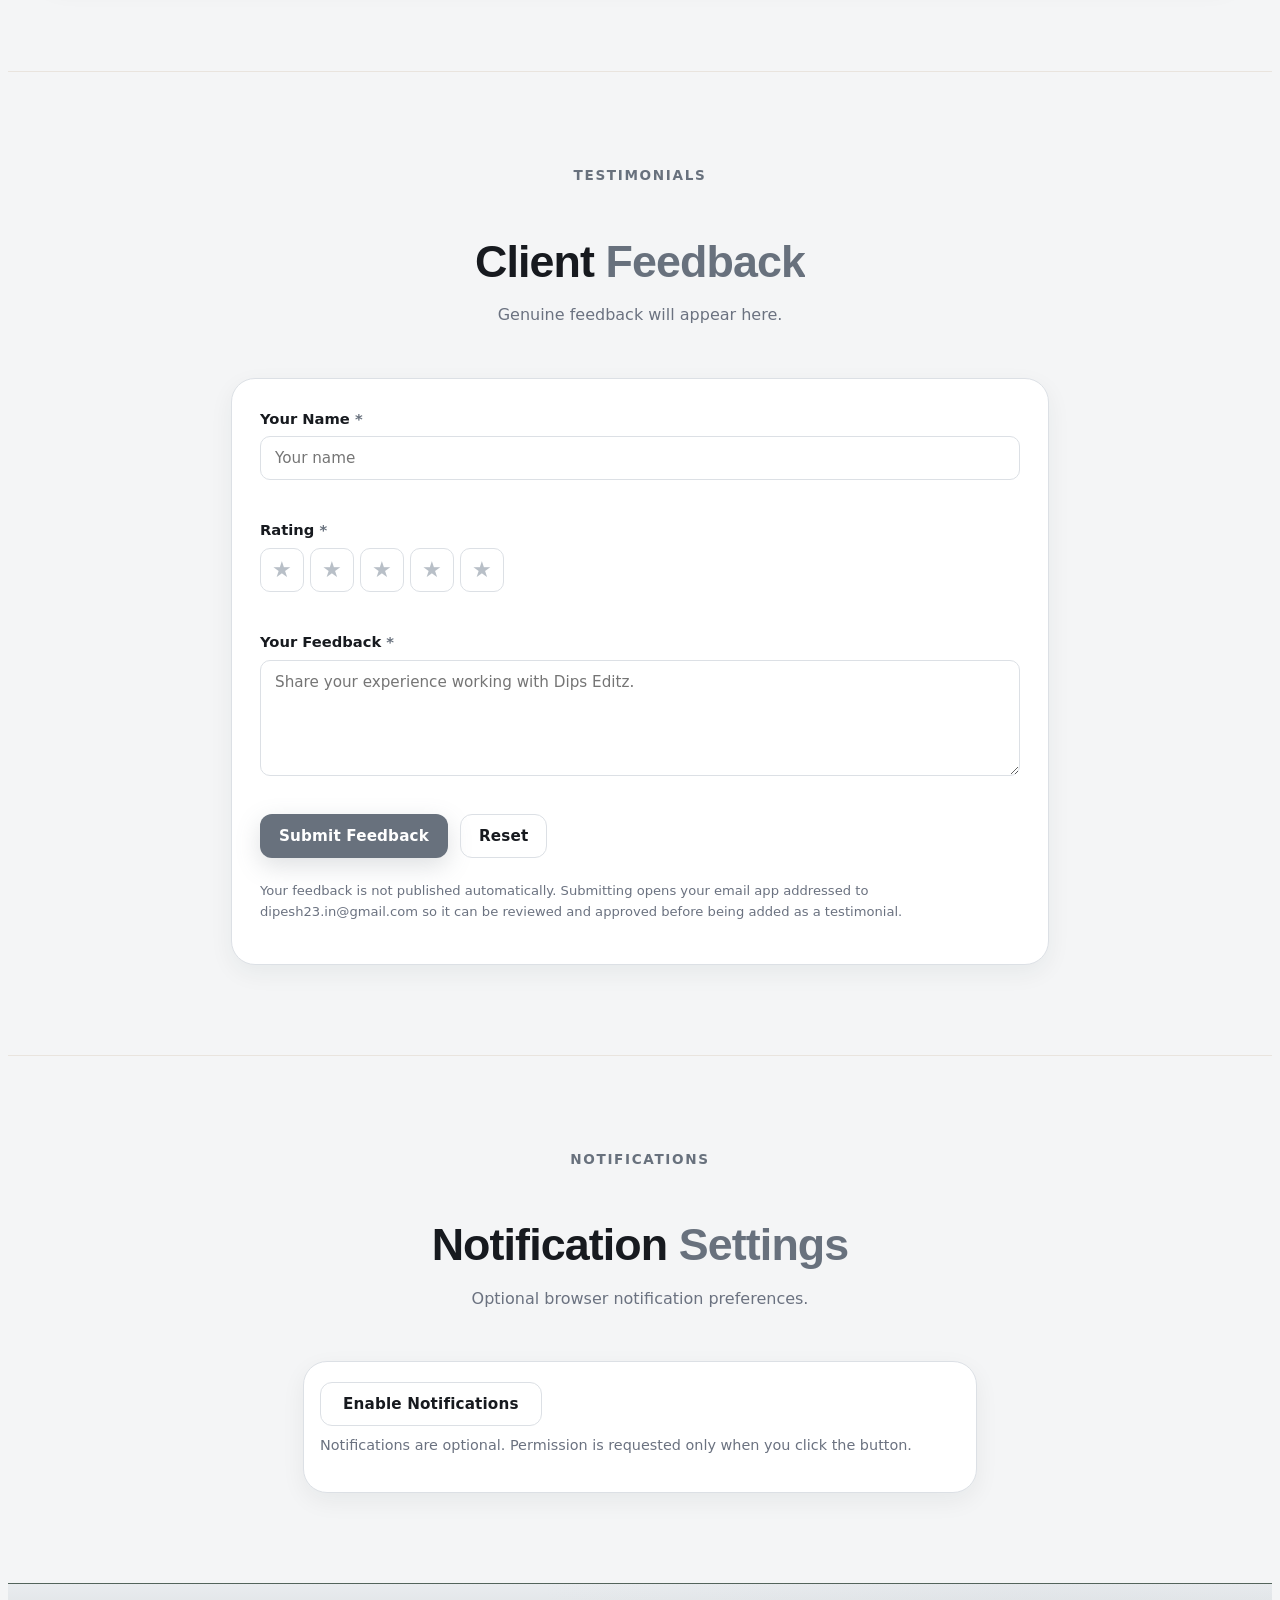
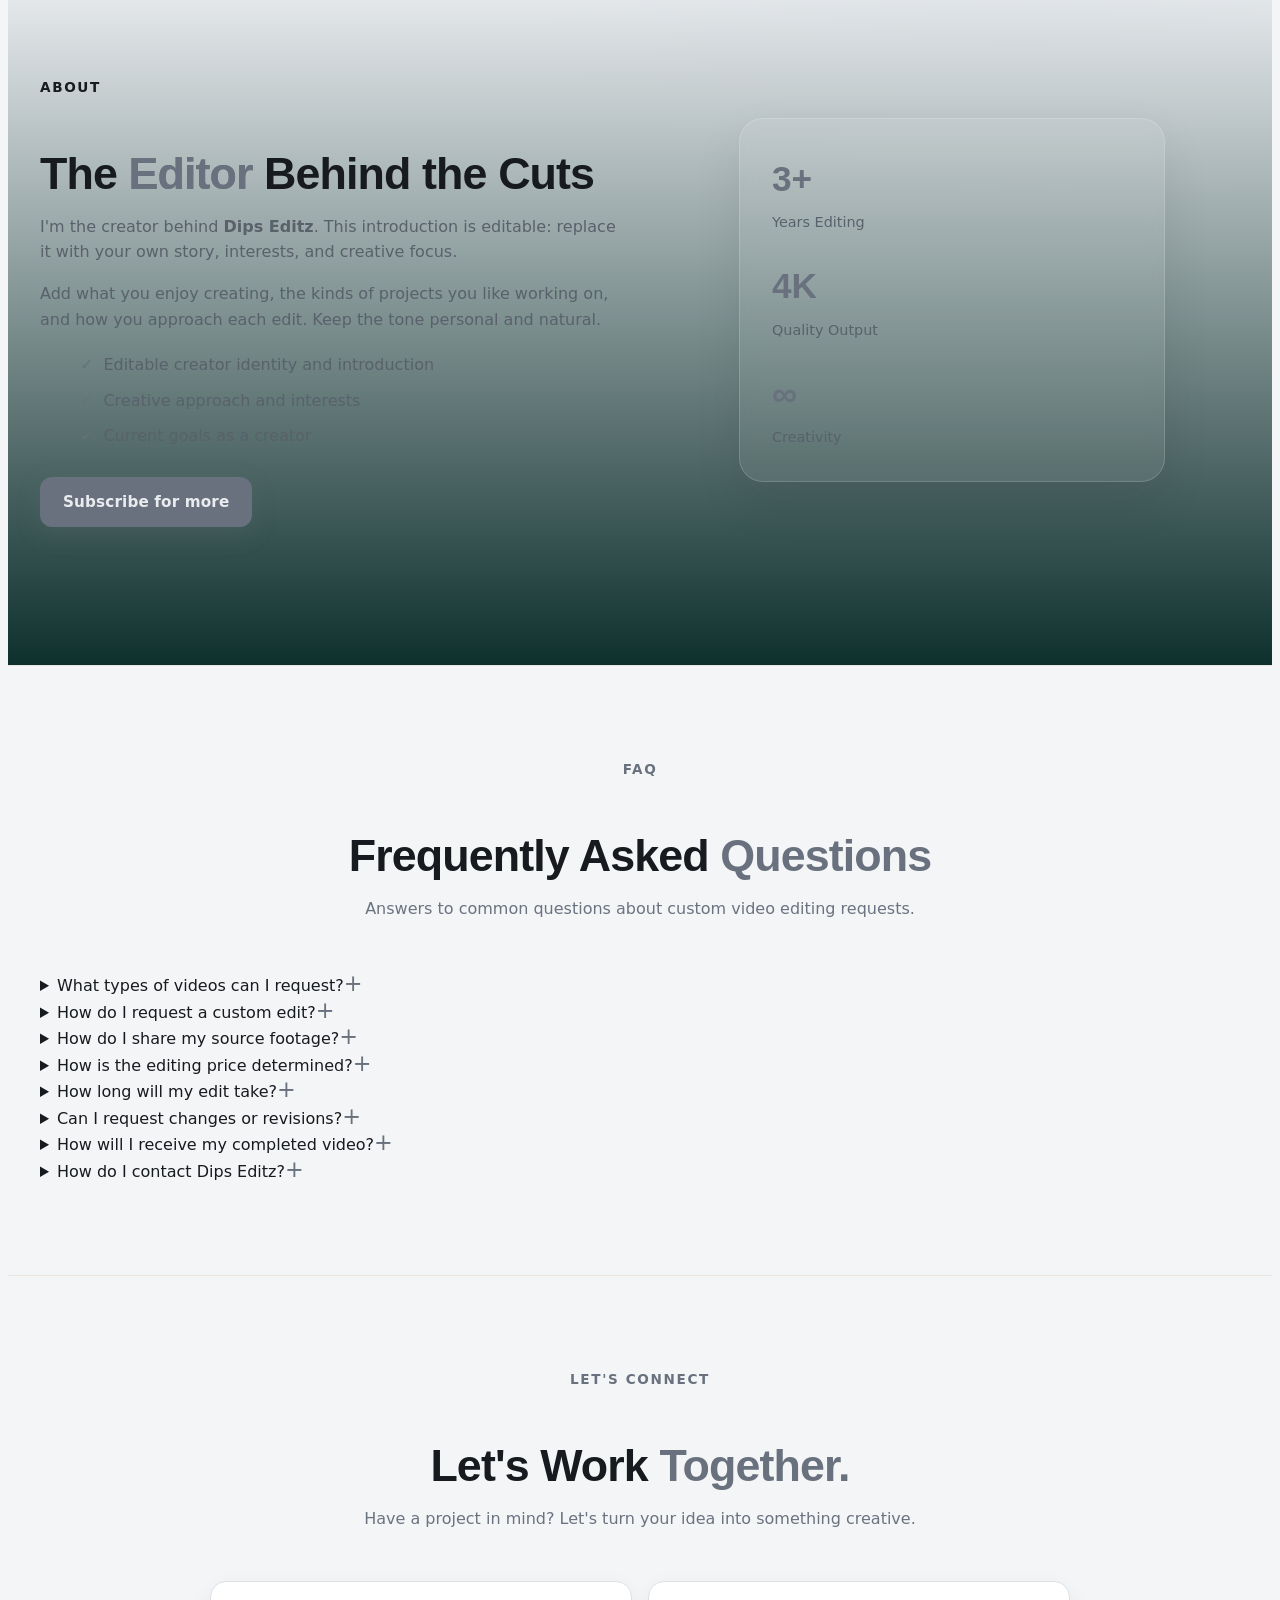
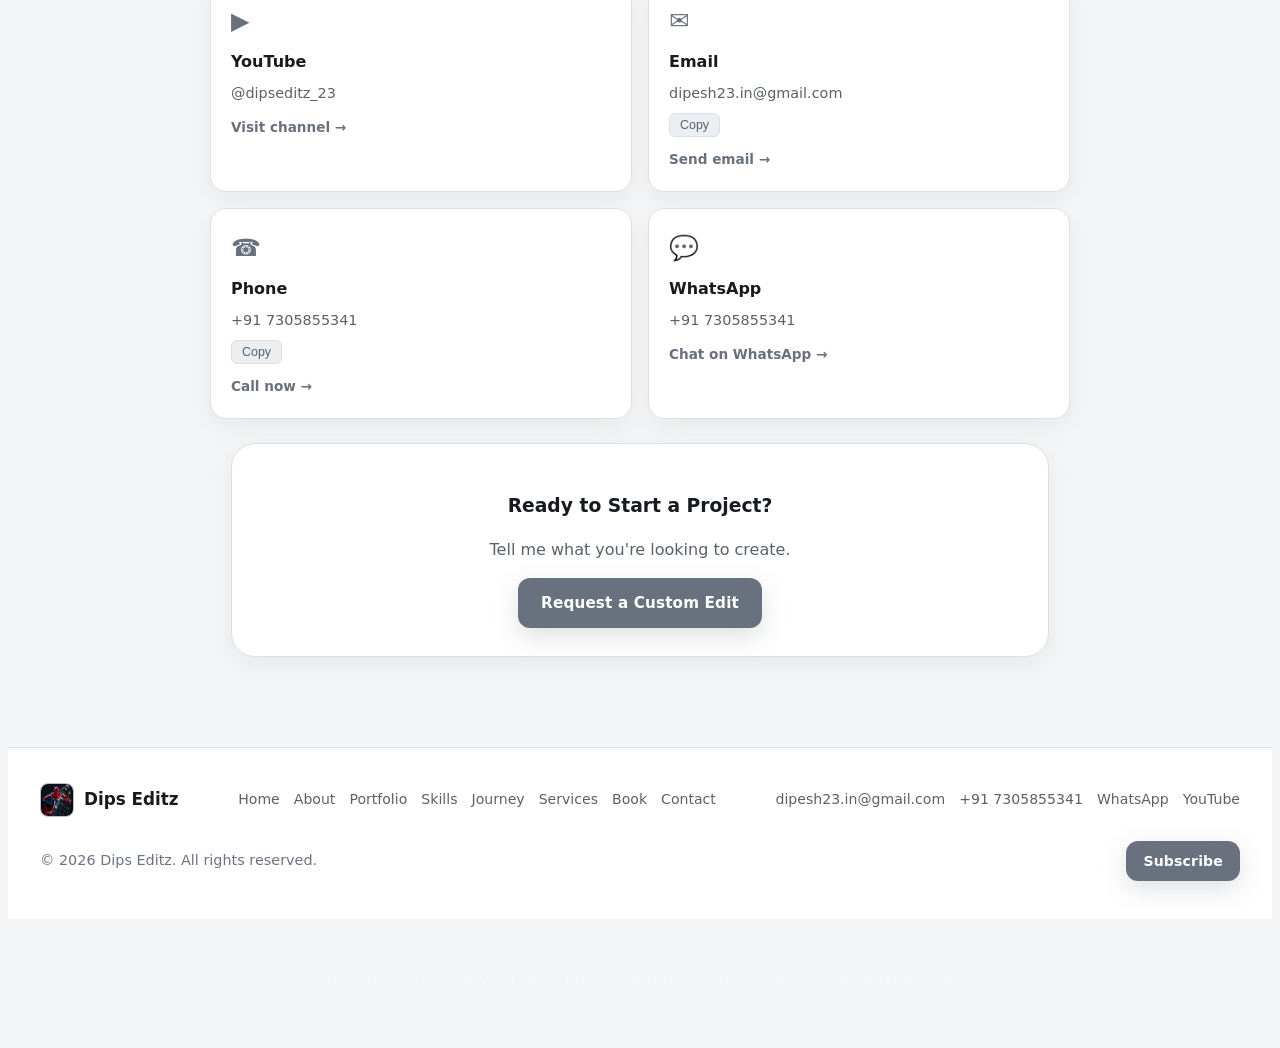
==== commit e618d79a: "Add files via upload" ====
--- a/index.html
+++ b/index.html
@@ -2,19 +2,55 @@
 <html lang="en">
 <head>
   <meta charset="UTF-8" />
+  <script>
+    (function () {
+      try {
+        var saved = localStorage.getItem('dipseditz_theme');
+        var theme = saved || (window.matchMedia('(prefers-color-scheme: dark)').matches ? 'dark' : 'light');
+        document.documentElement.setAttribute('data-theme', theme);
+        var meta = document.querySelector('meta[name="theme-color"]');
+        if (meta) meta.setAttribute('content', theme === 'dark' ? '#0B0D10' : '#F4F5F6');
+      } catch (e) {
+        document.documentElement.setAttribute('data-theme', 'light');
+      }
+    })();
+  </script>
   <meta name="viewport" content="width=device-width, initial-scale=1.0" />
-  <title>Dips Editz — Premium Video Editing</title>
-  <meta name="description" content="Dips Editz — premium video editing, motion graphics and cinematic edits. Subscribe for the latest videos." />
-  <meta name="theme-color" content="#07070d" />
+  <title>Dips Editz | Video Editing Portfolio</title>
+  <meta name="description" content="Dips Editz is a video editing portfolio offering cinematic edits, motion graphics, color grading, and custom video editing. Request a custom quote for YouTube, Shorts, Reels, cricket, and gaming edits." />
+  <meta name="robots" content="index, follow" />
+  <meta name="theme-color" content="#0B0D10" />
+  <link rel="canonical" href="https://dipesh20710.github.io/dipseditz-website/" />
+  <meta property="og:type" content="website" />
+  <meta property="og:title" content="Dips Editz | Video Editing Portfolio" />
+  <meta property="og:description" content="Cinematic video editing, motion graphics, color grading, and custom edits for creators and brands. Request a quote." />
+  <meta property="og:url" content="https://dipesh20710.github.io/dipseditz-website/" />
+  <meta property="og:image" content="https://dipesh20710.github.io/dipseditz-website/app-icon-512.png" />
+  <meta property="og:site_name" content="Dips Editz" />
+  <meta name="twitter:card" content="summary_large_image" />
+  <meta name="twitter:title" content="Dips Editz | Video Editing Portfolio" />
+  <meta name="twitter:description" content="Cinematic video editing, motion graphics, color grading, and custom edits for creators and brands." />
+  <meta name="twitter:image" content="https://dipesh20710.github.io/dipseditz-website/app-icon-512.png" />
+  <script type="application/ld+json">
+  {
+    "@context": "https://schema.org",
+    "@type": "Person",
+    "name": "Dips Editz",
+    "url": "https://dipesh20710.github.io/dipseditz-website/",
+    "sameAs": ["https://www.youtube.com/@dipseditz_23"],
+    "email": "mailto:dipesh23.in@gmail.com",
+    "telephone": "+917305855341"
+  }
+  </script>
   <link rel="manifest" href="./manifest.webmanifest" />
   <link rel="apple-touch-icon" href="./app-icon-192.png" />
   <meta name="apple-mobile-web-app-capable" content="yes" />
-  <meta name="apple-mobile-web-app-status-bar-style" content="black-translucent" />
+  <meta name="apple-mobile-web-app-status-bar-style" content="default" />
   <meta name="apple-mobile-web-app-title" content="Dips Editz" />
   <link rel="preconnect" href="https://fonts.googleapis.com" />
   <link rel="preconnect" href="https://fonts.gstatic.com" crossorigin />
   <link href="https://fonts.googleapis.com/css2?family=Inter:wght@300;400;500;600;700;800;900&family=Space+Grotesk:wght@500;600;700&display=swap" rel="stylesheet" />
-  <link rel="stylesheet" href="./style.css" />
+  <link rel="stylesheet" href="./style.css?v=51" />
 </head>
 <body>
   <div class="bg-orbs" aria-hidden="true">
@@ -31,12 +67,13 @@
       </a>
       <nav class="nav-links" id="navLinks">
         <a href="#home">Home</a>
-        <a href="#videos">Videos</a>
         <a href="#about">About</a>
-        <a href="#book">Book an Edit</a>
-        <a href="#connect">Connect</a>
+        <a href="#videos">Portfolio</a>
+        <a href="#connect">Contact</a>
       </nav>
       <div class="nav-actions">
+        <button class="btn btn-ghost btn-sm" id="themeToggle" type="button" aria-label="Toggle color theme" aria-pressed="false">🌙</button>
+        <a class="btn btn-coral btn-sm" href="#book">Request an Edit</a>
         <button class="btn btn-ghost btn-sm" id="installBtn" type="button" hidden>Install App</button>
         <a class="btn btn-primary btn-sm subscribe-btn" id="navSubscribe" href="#" target="_blank" rel="noopener noreferrer">
           <svg width="16" height="16" viewBox="0 0 24 24" fill="currentColor" aria-hidden="true"><path d="M23.5 6.2a3 3 0 0 0-2.1-2.1C19.5 3.5 12 3.5 12 3.5s-7.5 0-9.4.6A3 3 0 0 0 .5 6.2 31.6 31.6 0 0 0 0 12a31.6 31.6 0 0 0 .5 5.8 3 3 0 0 0 2.1 2.1c1.9.6 9.4.6 9.4.6s7.5 0 9.4-.6a3 3 0 0 0 2.1-2.1A31.6 31.6 0 0 0 24 12a31.6 31.6 0 0 0-.5-5.8zM9.6 15.6V8.4l6.3 3.6-6.3 3.6z"/></svg>
@@ -51,34 +88,69 @@
 
   <main>
     <section class="hero" id="home">
+      <div class="hero-scene" aria-hidden="true">
+        <div class="scene-floor"></div>
+        <div class="scene-platform"></div>
+        <div class="scene-shadow"></div>
+        <div class="scene-shape shape-cube"></div>
+        <div class="scene-shape shape-ring"></div>
+        <div class="scene-shape shape-pyramid"></div>
+        <div class="scene-shape shape-orb"></div>
+        <div class="scene-highlight"></div>
+      </div>
       <div class="container hero-inner">
         <div class="hero-content reveal">
+          <span class="creator-label">Personal Creator Portfolio</span>
           <span class="badge">Premium Video Editing</span>
           <h1 class="hero-title">
-            Crafting <span class="gradient-text">Cinematic</span><br />
-            Stories That <span class="gradient-text">Captivate</span>
+            Turning <span class="gradient-text">Footage</span><br />
+            Into <span class="gradient-text">Stories</span>
           </h1>
           <p class="hero-sub">
-            Welcome to <strong>Dips Editz</strong> — where raw footage becomes art. High-end edits, motion graphics, color grading and seamless storytelling for creators and brands.
+            I'm a video editor and digital creator passionate about transforming ordinary footage into engaging visual experiences.
           </p>
           <div class="hero-cta">
-            <a class="btn btn-primary" id="heroSubscribe" href="#" target="_blank" rel="noopener noreferrer">
-              <svg width="20" height="20" viewBox="0 0 24 24" fill="currentColor" aria-hidden="true"><path d="M23.5 6.2a3 3 0 0 0-2.1-2.1C19.5 3.5 12 3.5 12 3.5s-7.5 0-9.4.6A3 3 0 0 0 .5 6.2 31.6 31.6 0 0 0 0 12a31.6 31.6 0 0 0 .5 5.8 3 3 0 0 0 2.1 2.1c1.9.6 9.4.6 9.4.6s7.5 0 9.4-.6a3 3 0 0 0 2.1-2.1A31.6 31.6 0 0 0 24 12a31.6 31.6 0 0 0-.5-5.8zM9.6 15.6V8.4l6.3 3.6-6.3 3.6z"/></svg>
-              Subscribe on YouTube
-            </a>
-            <a class="btn btn-primary" href="#book">Book an Edit</a>
-            <a class="btn btn-ghost" href="#videos">Watch Latest</a>
-          </div>
-          <div class="hero-stats">
-            <div class="stat"><span class="stat-num" data-count="100">0</span><span class="stat-plus">+</span><div class="stat-label">Edits Delivered</div></div>
-            <div class="stat"><span class="stat-num" data-count="50">0</span><span class="stat-plus">K+</span><div class="stat-label">Views Generated</div></div>
-            <div class="stat"><span class="stat-num" data-count="100">0</span><span class="stat-plus">%</span><div class="stat-label">Client Satisfaction</div></div>
+            <a class="btn btn-primary" href="#videos">Explore My Work</a>
+            <a class="btn btn-coral" href="#book">Request a Custom Edit</a>
+            <a class="btn btn-ghost" id="heroSubscribe" href="#" target="_blank" rel="noopener noreferrer">Subscribe on YouTube</a>
+          </div>
+          <div class="hero-highlights" id="heroHighlights">
+            <div class="highlight">
+              <span class="highlight-label">Creative Passion</span>
+              <span class="highlight-value">Video Editing</span>
+            </div>
+            <div class="highlight">
+              <span class="highlight-label">Content Focus</span>
+              <span class="highlight-value">Cricket &amp; Cinematic Edits</span>
+            </div>
+            <div class="highlight">
+              <span class="highlight-label">Creator Identity</span>
+              <span class="highlight-value">Dips Editz</span>
+            </div>
           </div>
         </div>
         <div class="hero-visual reveal">
           <div class="hero-logo-wrap">
-            <img src="./spiderman-logo.png" alt="Dips Editz Spider-Man logo" class="hero-logo" />
-          </div>
+            <img src="./spiderman-logo.png" alt="Dips Editz Spider-Man logo" class="hero-logo" width="320" height="320" decoding="async" />
+          </div>
+        </div>
+      </div>
+    </section>
+
+    <!-- Showreel -->
+    <section class="section" id="showreel">
+      <div class="container">
+        <div class="section-head reveal">
+          <span class="eyebrow">Showreel</span>
+          <h2 class="section-title">My Best <span class="gradient-text">Edits</span></h2>
+          <p class="section-sub">Preview selected editing work. The embedded player loads only when you press play.</p>
+        </div>
+        <div class="showreel-frame reveal" id="showreelFrame">
+          <button type="button" class="showreel-play" id="showreelPlay" aria-label="Play showreel video">
+            <img id="showreelThumb" src="https://i.ytimg.com/vi/Cr29h8OBS5c/hqdefault.jpg" alt="Showreel thumbnail" loading="lazy" decoding="async" />
+            <span class="showreel-fallback" id="showreelFallback" hidden>My Best Edits<br />Preview unavailable</span>
+            <span class="showreel-play-btn" aria-hidden="true">▶</span>
+          </button>
         </div>
       </div>
     </section>
@@ -89,43 +161,174 @@
         <div class="section-head reveal">
           <span class="eyebrow">Featured Work</span>
           <h2 class="section-title">Latest <span class="gradient-text">Videos</span></h2>
-          <p class="section-sub">Click any thumbnail to watch on YouTube. Add your own video IDs in <code>js/script.js</code>.</p>
-        </div>
+          <p class="section-sub">Click any thumbnail to watch. Search and filter below.</p>
+        </div>
+
+        <div class="portfolio-toolbar reveal">
+          <input type="search" id="videoSearch" class="search-input" placeholder="Search by title…" aria-label="Search videos" />
+          <div class="portfolio-controls">
+            <select id="videoSort" class="sort-select" aria-label="Sort videos">
+              <option value="featured">Featured first</option>
+              <option value="newest">Newest first</option>
+              <option value="oldest">Oldest first</option>
+              <option value="title">Title A–Z</option>
+            </select>
+            <button type="button" class="btn btn-ghost btn-sm" id="clearFiltersBtn">Clear filters</button>
+          </div>
+          <p class="result-count" id="resultCount" aria-live="polite"></p>
+        </div>
+        <div class="filter-bar" id="filterBar">
+          <button class="filter-btn active" data-filter="all">All</button>
+          <button class="filter-btn" data-filter="cricket">Cricket</button>
+          <button class="filter-btn" data-filter="gaming">Gaming</button>
+          <button class="filter-btn" data-filter="shorts">Shorts</button>
+          <button class="filter-btn" data-filter="other">Other</button>
+          <button class="filter-btn" data-filter="favourites">Favourites</button>
+        </div>
+
         <div class="video-grid" id="videoGrid" aria-live="polite"></div>
+        <div class="empty-state" id="videoEmpty" hidden>No videos match your search or filter.</div>
+
         <div class="section-cta reveal">
-          <a class="btn btn-ghost" id="moreVideos" href="#" target="_blank" rel="noopener noreferrer">
-            View all on YouTube →
-          </a>
-        </div>
-      </div>
-    </section>
-
-    <!-- About -->
-    <section class="section" id="about">
-      <div class="container about-grid">
-        <div class="about-text reveal">
-          <span class="eyebrow">About</span>
-          <h2 class="section-title">The <span class="gradient-text">Editor</span> Behind the Cuts</h2>
-          <p>
-            I'm the creator behind <strong>Dips Editz</strong> — passionate about turning ordinary clips into scroll-stopping content. From fast-paced shorts to long-form cinematic pieces, every frame is crafted with intention.
-          </p>
-          <p>
-            Services include: video editing, motion graphics, color grading, sound design, subtitles &amp; captions, and channel branding. Always open to collaborations and new projects.
-          </p>
-          <ul class="about-list">
-            <li><span class="check">✓</span> Fast turnaround without sacrificing quality</li>
-            <li><span class="check">✓</span> Trend-aware, algorithm-friendly edits</li>
-            <li><span class="check">✓</span> Clear communication &amp; revisions included</li>
-          </ul>
-          <a class="btn btn-primary" id="aboutSubscribe" href="#" target="_blank" rel="noopener noreferrer">Subscribe for more</a>
-        </div>
-        <div class="about-visual reveal">
-          <div class="about-card">
-            <div class="about-card-inner">
-              <div class="about-stat"><strong>3+</strong><span>Years Editing</span></div>
-              <div class="about-stat"><strong>4K</strong><span>Quality Output</span></div>
-              <div class="about-stat"><strong>∞</strong><span>Creativity</span></div>
-            </div>
+          <a class="btn btn-ghost" id="moreVideos" href="#" target="_blank" rel="noopener noreferrer">View all on YouTube →</a>
+        </div>
+      </div>
+    </section>
+
+    <!-- Skills -->
+    <section class="section" id="skills">
+      <div class="container">
+        <div class="section-head reveal">
+          <span class="eyebrow">Skills</span>
+          <h2 class="section-title">Editing <span class="gradient-text">Capabilities</span></h2>
+          <p class="section-sub">A flexible skill showcase. Edit these cards to match the work you actually do.</p>
+        </div>
+        <div class="skills-grid reveal">
+          <article class="skill-card">
+            <div class="skill-icon">📱</div>
+            <h3>Short-form Editing</h3>
+            <p>Vertical edits for Shorts and Reels with fast pacing and clear hooks.</p>
+          </article>
+          <article class="skill-card">
+            <div class="skill-icon">🎬</div>
+            <h3>Long-form Editing</h3>
+            <p>Structured edits for YouTube videos, vlogs, and tutorials.</p>
+          </article>
+          <article class="skill-card">
+            <div class="skill-icon">🏏</div>
+            <h3>Cricket Edits</h3>
+            <p>Highlight reels and cinematic sports montages.</p>
+          </article>
+          <article class="skill-card">
+            <div class="skill-icon">🎮</div>
+            <h3>Gaming Edits</h3>
+            <p>Montages and highlight compilations with punchy pacing.</p>
+          </article>
+          <article class="skill-card">
+            <div class="skill-icon">🎨</div>
+            <h3>Visual Polish</h3>
+            <p>Colour, sound, subtitles, and motion graphics where applicable.</p>
+          </article>
+          <article class="skill-card">
+            <div class="skill-icon">✂️</div>
+            <h3>Custom Projects</h3>
+            <p>Flexible editing support for unique project needs.</p>
+          </article>
+        </div>
+      </div>
+    </section>
+
+    <!-- Journey -->
+    <section class="section section-deep" id="journey">
+      <div class="container">
+        <div class="section-head reveal">
+          <span class="eyebrow">Journey</span>
+          <h2 class="section-title">My Creative <span class="gradient-text">Journey</span></h2>
+          <p class="section-sub">Every edit is a new lesson. Every project is another step forward.</p>
+        </div>
+        <div class="journey-timeline reveal">
+          <div class="journey-step">
+            <span class="journey-dot"></span>
+            <div class="journey-content">
+              <h3>Discovering Video Editing</h3>
+              <p>My passion for creativity led me to explore video editing and discover how ordinary clips could become engaging visual stories.</p>
+            </div>
+          </div>
+          <div class="journey-step">
+            <span class="journey-dot"></span>
+            <div class="journey-content">
+              <h3>Exploring Different Editing Styles</h3>
+              <p>I experimented with transitions, effects, music synchronization, cinematic visuals and different editing techniques to develop my creative style.</p>
+            </div>
+          </div>
+          <div class="journey-step">
+            <span class="journey-dot"></span>
+            <div class="journey-content">
+              <h3>Building Dips Editz</h3>
+              <p>I created Dips Editz as my own creative identity and YouTube channel, giving me a platform to showcase my edits and share my creativity.</p>
+            </div>
+          </div>
+          <div class="journey-step">
+            <span class="journey-dot"></span>
+            <div class="journey-content">
+              <h3>My Journey Continues</h3>
+              <p>From cricket edits to creative video projects, I'm constantly learning, improving my editing skills and working towards becoming a better digital creator.</p>
+            </div>
+          </div>
+        </div>
+      </div>
+    </section>
+
+    <!-- Services -->
+    <section class="section" id="services">
+      <div class="container">
+        <div class="section-head reveal">
+          <span class="eyebrow">Services</span>
+          <h2 class="section-title">Editing <span class="gradient-text">Services</span></h2>
+          <p class="section-sub">Custom quotes for every project. No fixed prices.</p>
+        </div>
+        <div class="services-grid reveal">
+          <div class="service-card">
+            <div class="service-icon">🎬</div>
+            <div class="service-title">YouTube Video Editing</div>
+            <div class="service-desc">Long-form content, vlogs, tutorials, and channel videos edited for retention and style.</div>
+            <button class="btn btn-ghost btn-sm pick-service" data-service="Long-form YouTube Videos">Request This</button>
+            <a class="btn btn-ghost btn-sm whatsapp-enquiry whatsapp-preview" href="https://wa.me/917305855341" target="_blank" rel="noopener noreferrer">Enquire on WhatsApp</a>
+          </div>
+          <div class="service-card">
+            <div class="service-icon">📱</div>
+            <div class="service-title">Shorts &amp; Reels</div>
+            <div class="service-desc">Fast-paced vertical edits optimized for reach and engagement.</div>
+            <button class="btn btn-ghost btn-sm pick-service" data-service="YouTube Shorts / Reels">Request This</button>
+            <a class="btn btn-ghost btn-sm whatsapp-enquiry whatsapp-preview" href="https://wa.me/917305855341" target="_blank" rel="noopener noreferrer">Enquire on WhatsApp</a>
+          </div>
+          <div class="service-card">
+            <div class="service-icon">🏏</div>
+            <div class="service-title">Cricket Edits</div>
+            <div class="service-desc">Highlight reels, fan edits, and cinematic cricket montages.</div>
+            <button class="btn btn-ghost btn-sm pick-service" data-service="Cricket Edits">Request This</button>
+            <a class="btn btn-ghost btn-sm whatsapp-enquiry whatsapp-preview" href="https://wa.me/917305855341" target="_blank" rel="noopener noreferrer">Enquire on WhatsApp</a>
+          </div>
+          <div class="service-card">
+            <div class="service-icon">🎮</div>
+            <div class="service-title">Gaming Edits</div>
+            <div class="service-desc">Montages, killstreaks, and highlight compilations with punchy pacing.</div>
+            <button class="btn btn-ghost btn-sm pick-service" data-service="Gaming Montages">Request This</button>
+            <a class="btn btn-ghost btn-sm whatsapp-enquiry whatsapp-preview" href="https://wa.me/917305855341" target="_blank" rel="noopener noreferrer">Enquire on WhatsApp</a>
+          </div>
+          <div class="service-card">
+            <div class="service-icon">🎥</div>
+            <div class="service-title">Cinematic Edits</div>
+            <div class="service-desc">Color-graded, music-driven edits for a premium look.</div>
+            <button class="btn btn-ghost btn-sm pick-service" data-service="Cinematic Edits">Request This</button>
+            <a class="btn btn-ghost btn-sm whatsapp-enquiry whatsapp-preview" href="https://wa.me/917305855341" target="_blank" rel="noopener noreferrer">Enquire on WhatsApp</a>
+          </div>
+          <div class="service-card">
+            <div class="service-icon">✂️</div>
+            <div class="service-title">Custom Editing</div>
+            <div class="service-desc">Anything else — describe your project and get a custom quote.</div>
+            <button class="btn btn-ghost btn-sm pick-service" data-service="Custom Video Editing">Request This</button>
+            <a class="btn btn-ghost btn-sm whatsapp-enquiry whatsapp-preview" href="https://wa.me/917305855341" target="_blank" rel="noopener noreferrer">Enquire on WhatsApp</a>
           </div>
         </div>
       </div>
@@ -144,35 +347,44 @@
           <p>Choose a service below or describe your project in the form. Final quotes depend on your specific requirements — no fixed prices or guaranteed delivery times are promised. Every project is reviewed individually.</p>
         </div>
 
-        <div class="service-grid reveal" id="serviceGrid">
-          <button type="button" class="service-card" data-service="YouTube Shorts / Reels">
+        <div class="service-pick-grid reveal" id="serviceGrid">
+          <button type="button" class="service-pick" data-service="YouTube Shorts / Reels">
             <span class="service-icon" aria-hidden="true">📱</span>
             <span class="service-name">YouTube Shorts &amp; Reels</span>
           </button>
-          <button type="button" class="service-card" data-service="Cricket Edits">
+          <button type="button" class="service-pick" data-service="Cricket Edits">
             <span class="service-icon" aria-hidden="true">🏏</span>
             <span class="service-name">Cricket Edits</span>
           </button>
-          <button type="button" class="service-card" data-service="Gaming Montages">
+          <button type="button" class="service-pick" data-service="Gaming Montages">
             <span class="service-icon" aria-hidden="true">🎮</span>
             <span class="service-name">Gaming Montages</span>
           </button>
-          <button type="button" class="service-card" data-service="Long-form YouTube Videos">
+          <button type="button" class="service-pick" data-service="Long-form YouTube Videos">
             <span class="service-icon" aria-hidden="true">🎬</span>
             <span class="service-name">Long-form YouTube Videos</span>
           </button>
-          <button type="button" class="service-card" data-service="Cinematic Edits">
+          <button type="button" class="service-pick" data-service="Cinematic Edits">
             <span class="service-icon" aria-hidden="true">🎥</span>
             <span class="service-name">Cinematic Edits</span>
           </button>
-          <button type="button" class="service-card" data-service="Custom Video Editing">
+          <button type="button" class="service-pick" data-service="Custom Video Editing">
             <span class="service-icon" aria-hidden="true">✂️</span>
             <span class="service-name">Custom Video Editing</span>
           </button>
         </div>
 
         <div class="booking-form-wrap reveal" id="bookingFormWrap">
+          <div class="form-stepper" id="formStepper" aria-label="Quote request progress">
+            <div class="step active" data-step="1"><span class="step-num">1</span><span class="step-label">Contact</span></div>
+            <div class="step" data-step="2"><span class="step-num">2</span><span class="step-label">Service</span></div>
+            <div class="step" data-step="3"><span class="step-num">3</span><span class="step-label">Timeline</span></div>
+            <div class="step" data-step="4"><span class="step-num">4</span><span class="step-label">Details</span></div>
+            <div class="step" data-step="5"><span class="step-num">5</span><span class="step-label">Review</span></div>
+          </div>
+
           <form id="bookingForm" class="booking-form" novalidate>
+
             <div class="form-grid">
               <div class="form-field">
                 <label for="customerName">Customer Name <span class="req">*</span></label>
@@ -230,7 +442,7 @@
                 <input type="text" id="style" name="style" placeholder="e.g. fast-paced, cinematic" />
               </div>
               <div class="form-field">
-                <label for="budget">Budget Range</label>
+                <label for="budget">Budget Range (INR)</label>
                 <select id="budget" name="budget">
                   <option value="Not sure yet">Not sure yet</option>
                   <option value="Under ₹50">Under ₹50</option>
@@ -257,8 +469,19 @@
             </div>
 
             <div class="form-actions">
-              <button type="submit" class="btn btn-primary" id="submitBooking">Prepare Email</button>
+              <button type="button" class="btn btn-ghost" id="prevStepBtn" hidden>Back</button>
+              <button type="button" class="btn btn-primary" id="nextStepBtn">Next</button>
+              <button type="button" class="btn btn-primary" id="reviewBtn" hidden>Review Request</button>
               <button type="reset" class="btn btn-ghost" id="resetBooking">Reset</button>
+            </div>
+
+            <div class="review-box" id="reviewBox" hidden>
+              <h4>Review your request</h4>
+              <div id="reviewContent"></div>
+              <div class="form-actions" style="margin-top:12px;">
+                <button type="submit" class="btn btn-primary" id="submitBooking">Prepare Email</button>
+                <button type="button" class="btn btn-ghost" id="editReview">Edit</button>
+              </div>
             </div>
 
             <p class="privacy-note">
@@ -279,7 +502,141 @@
       </div>
     </section>
 
-    <!-- Connect -->
+    <!-- Testimonials -->
+    <section class="section" id="testimonials">
+      <div class="container">
+        <div class="section-head reveal">
+          <span class="eyebrow">Testimonials</span>
+          <h2 class="section-title">Client <span class="gradient-text">Feedback</span></h2>
+          <p class="section-sub">Genuine feedback will appear here.</p>
+        </div>
+        <div class="feedback-form-wrap reveal" id="feedbackFormWrap">
+          <form id="feedbackForm" class="feedback-form" novalidate>
+            <div class="form-field">
+              <label for="feedbackName">Your Name <span class="req">*</span></label>
+              <input type="text" id="feedbackName" name="feedbackName" required placeholder="Your name" autocomplete="name" />
+              <span class="field-error" id="err-feedbackName" role="alert"></span>
+            </div>
+            <div class="form-field">
+              <label for="feedbackRating">Rating <span class="req">*</span></label>
+              <div class="star-rating" id="starRating" role="radiogroup" aria-label="Rating from 1 to 5 stars">
+                <button type="button" class="star-btn" data-rating="1" aria-label="1 star">★</button>
+                <button type="button" class="star-btn" data-rating="2" aria-label="2 stars">★</button>
+                <button type="button" class="star-btn" data-rating="3" aria-label="3 stars">★</button>
+                <button type="button" class="star-btn" data-rating="4" aria-label="4 stars">★</button>
+                <button type="button" class="star-btn" data-rating="5" aria-label="5 stars">★</button>
+              </div>
+              <input type="hidden" id="feedbackRating" name="feedbackRating" required />
+              <span class="field-error" id="err-feedbackRating" role="alert"></span>
+            </div>
+            <div class="form-field">
+              <label for="feedbackText">Your Feedback <span class="req">*</span></label>
+              <textarea id="feedbackText" name="feedbackText" required rows="4" placeholder="Share your experience working with Dips Editz."></textarea>
+              <span class="field-error" id="err-feedbackText" role="alert"></span>
+            </div>
+            <div class="form-actions">
+              <button type="submit" class="btn btn-primary" id="feedbackSubmitBtn">Submit Feedback</button>
+              <button type="reset" class="btn btn-ghost" id="feedbackResetBtn">Reset</button>
+            </div>
+            <p class="privacy-note">Your feedback is not published automatically. Submitting opens your email app addressed to dipesh23.in@gmail.com so it can be reviewed and approved before being added as a testimonial.</p>
+          </form>
+          <div class="feedback-status" id="feedbackStatus" hidden aria-live="polite">
+            <h3>Feedback ready to send</h3>
+            <p>Your email app should open with your feedback addressed to <strong>dipesh23.in@gmail.com</strong>. Please review the details and press <strong>Send</strong>.</p>
+            <p>Your review has not been published yet and will only appear after approval.</p>
+          </div>
+        </div>
+      </div>
+    </section>
+
+    <!-- Notifications -->
+    <section class="section" id="notifications">
+      <div class="container">
+        <div class="section-head reveal">
+          <span class="eyebrow">Notifications</span>
+          <h2 class="section-title">Notification <span class="gradient-text">Settings</span></h2>
+          <p class="section-sub">Optional browser notification preferences.</p>
+        </div>
+        <div class="notif-box reveal">
+          <button class="btn btn-ghost" id="notifBtn" type="button">Enable Notifications</button>
+          <p class="notif-status" id="notifStatus">Notifications are optional. Permission is requested only when you click the button.</p>
+        </div>
+      </div>
+    </section>
+
+    <!-- About -->
+    <section class="section section-deep" id="about">
+      <div class="container about-grid">
+        <div class="about-text reveal">
+          <span class="eyebrow">About</span>
+          <h2 class="section-title">The <span class="gradient-text">Editor</span> Behind the Cuts</h2>
+          <p>
+            I'm the creator behind <strong>Dips Editz</strong>. This introduction is editable: replace it with your own story, interests, and creative focus.
+          </p>
+          <p>
+            Add what you enjoy creating, the kinds of projects you like working on, and how you approach each edit. Keep the tone personal and natural.
+          </p>
+          <ul class="about-list">
+            <li><span class="check">✓</span> Editable creator identity and introduction</li>
+            <li><span class="check">✓</span> Creative approach and interests</li>
+            <li><span class="check">✓</span> Current goals as a creator</li>
+          </ul>
+          <a class="btn btn-primary" id="aboutSubscribe" href="#" target="_blank" rel="noopener noreferrer">Subscribe for more</a>
+        </div>
+        <div class="about-visual reveal">
+          <div class="about-card">
+            <div class="about-card-inner">
+              <div class="about-stat"><strong>3+</strong><span>Years Editing</span></div>
+              <div class="about-stat"><strong>4K</strong><span>Quality Output</span></div>
+              <div class="about-stat"><strong>∞</strong><span>Creativity</span></div>
+            </div>
+          </div>
+        </div>
+        <div class="reviews-list reveal" id="approvedReviews" aria-live="polite"></div>
+      </div>
+    </section>
+
+    <!-- FAQ -->
+    <section class="section" id="faq">
+      <div class="container">
+        <div class="section-head reveal">
+          <span class="eyebrow">FAQ</span>
+          <h2 class="section-title">Frequently Asked <span class="gradient-text">Questions</span></h2>
+          <p class="section-sub">Answers to common questions about custom video editing requests.</p>
+        </div>
+        <div class="faq-list reveal">
+          <details class="faq-item">
+            <summary>What types of videos can I request?</summary>
+            <p>You can request YouTube Shorts, Reels, cricket edits, gaming montages, long-form YouTube videos, cinematic edits, and custom video editing.</p>
+          </details>
+          <details class="faq-item">
+            <summary>How do I request a custom edit?</summary>
+            <p>Use the booking form to share your project details, service, timeline, and budget. The form prepares an email draft addressed to dipesh23.in@gmail.com.</p>
+          </details>
+          <details class="faq-item">
+            <summary>How do I share my source footage?</summary>
+            <p>Add a YouTube or Google Drive link in the Source Footage Link field. You can also include a reference video link for style direction.</p>
+          </details>
+          <details class="faq-item">
+            <summary>How is the editing price determined?</summary>
+            <p>Pricing is provided through a custom quote based on the project scope, duration, style, and delivery timeline. No fixed prices are listed.</p>
+          </details>
+          <details class="faq-item">
+            <summary>How long will my edit take?</summary>
+            <p>Delivery timing is agreed per project. Choose your desired delivery date in the booking form and confirm the final schedule by email.</p>
+          </details>
+          <details class="faq-item">
+            <summary>Can I request changes or revisions?</summary>
+            <p>Revision arrangements are discussed and agreed for each project. Include any important requirements in your project description.</p>
+          </details>
+          <details class="faq-item">
+            <summary>How will I receive my completed video?</summary>
+            <p>Delivery details are confirmed during the project discussion. Final files are shared through the agreed method.</p>
+          </details>
+          <details class="faq-item">
+            <summary>How do I contact Dips Editz?</summary>
+            <p>Use the booking form, email dipesh23.in@gmail.com, call +91 7305855341, or message on WhatsApp.</p>
+          </details>
         </div>
       </div>
     </section>
@@ -288,17 +645,42 @@
     <section class="section" id="connect">
       <div class="container">
         <div class="section-head reveal">
-          <span class="eyebrow">Stay Connected</span>
-          <h2 class="section-title">Find Me <span class="gradient-text">Everywhere</span></h2>
-          <p class="section-sub">Contact me for business enquiries and collaborations.</p>
-        </div>
-        <div class="social-grid reveal">
-          <a class="social-card" data-social="youtube" href="#" target="_blank" rel="noopener noreferrer">
-            <span class="social-icon">▶</span><span class="social-name">YouTube</span><span class="social-handle">@dipseditz_23</span>
+          <span class="eyebrow">Let's Connect</span>
+          <h2 class="section-title">Let's Work <span class="gradient-text">Together.</span></h2>
+          <p class="section-sub">Have a project in mind? Let's turn your idea into something creative.</p>
+        </div>
+        <div class="contact-grid reveal">
+          <a class="contact-card" data-social="youtube" href="#" target="_blank" rel="noopener noreferrer">
+            <span class="contact-icon">▶</span>
+            <span class="contact-name">YouTube</span>
+            <span class="contact-handle">@dipseditz_23</span>
+            <span class="contact-action">Visit channel →</span>
           </a>
-          <a class="social-card" data-social="email" href="#" rel="noopener noreferrer">
-            <span class="social-icon">✉</span><span class="social-name">Email</span><span class="social-handle">dipesh23.in@gmail.com</span>
+          <a class="contact-card" data-social="email" href="#" rel="noopener noreferrer">
+            <span class="contact-icon">✉</span>
+            <span class="contact-name">Email</span>
+            <span class="contact-handle">dipesh23.in@gmail.com</span>
+            <button type="button" class="copy-btn" id="copyEmailBtn">Copy</button>
+            <span class="contact-action">Send email →</span>
           </a>
+          <a class="contact-card" data-social="phone" href="#" rel="noopener noreferrer">
+            <span class="contact-icon">☎</span>
+            <span class="contact-name">Phone</span>
+            <span class="contact-handle">+91 7305855341</span>
+            <button type="button" class="copy-btn" id="copyPhoneBtn">Copy</button>
+            <span class="contact-action">Call now →</span>
+          </a>
+          <a class="contact-card whatsapp-preview" data-social="whatsapp" data-whatsapp-message="Hi Dips Editz, I would like to enquire about a custom video edit. Could you share the next steps?" href="#" target="_blank" rel="noopener noreferrer">
+            <span class="contact-icon">💬</span>
+            <span class="contact-name">WhatsApp</span>
+            <span class="contact-handle">+91 7305855341</span>
+            <span class="contact-action">Chat on WhatsApp →</span>
+          </a>
+        </div>
+        <div class="project-enquiry reveal">
+          <h3>Ready to Start a Project?</h3>
+          <p>Tell me what you're looking to create.</p>
+          <a class="btn btn-primary" href="#book">Request a Custom Edit</a>
         </div>
       </div>
     </section>
@@ -307,18 +689,76 @@
   <footer class="footer">
     <div class="container footer-inner">
       <div class="footer-brand">
-        <img src="./spiderman-logo.png" alt="Dips Editz Spider-Man logo" class="footer-logo" />
+        <img src="./spiderman-logo.png" alt="Dips Editz Spider-Man logo" class="footer-logo" width="32" height="32" decoding="async" />
         <span>Dips Editz</span>
+      </div>
+      <div class="footer-links">
+        <a href="#home">Home</a>
+        <a href="#about">About</a>
+        <a href="#videos">Portfolio</a>
+        <a href="#skills">Skills</a>
+        <a href="#journey">Journey</a>
+        <a href="#services">Services</a>
+        <a href="#book">Book</a>
+        <a href="#connect">Contact</a>
+      </div>
+      <div class="footer-contact">
+        <a href="mailto:dipesh23.in@gmail.com">dipesh23.in@gmail.com</a>
+        <a href="tel:+917305855341">+91 7305855341</a>
+        <a href="https://wa.me/917305855341" target="_blank" rel="noopener noreferrer">WhatsApp</a>
+        <a href="https://www.youtube.com/@dipseditz_23" target="_blank" rel="noopener noreferrer">YouTube</a>
       </div>
       <p class="footer-copy">© <span id="year"></span> Dips Editz. All rights reserved.</p>
       <a class="btn btn-primary btn-sm" id="footerSubscribe" href="#" target="_blank" rel="noopener noreferrer">Subscribe</a>
     </div>
   </footer>
 
-  <noscript>
-    <p style="text-align:center;padding:2rem;color:#f5f5fa;">This site requires JavaScript to display featured videos. Please enable JavaScript.</p>
+  <!-- Video Modal -->
+  <div class="modal-backdrop" id="videoModal" role="dialog" aria-modal="true" aria-label="Video player">
+    <div class="modal">
+      <button class="modal-close" id="modalClose" aria-label="Close video">×</button>
+      <div class="modal-video" id="modalVideo"></div>
+      <div class="modal-info">
+        <div class="video-title" id="modalTitle"></div>
+      </div>
+    </div>
+  </div>
+
+  <!-- Case Study Modal -->
+  <div class="modal-backdrop" id="caseStudyModal" role="dialog" aria-modal="true" aria-label="Case study">
+    <div class="modal case-study-modal">
+      <button class="modal-close" id="caseStudyClose" aria-label="Close case study">×</button>
+      <div class="modal-info" id="caseStudyContent"></div>
+    </div>
+  </div>
+    <p style="text-align:center;padding:2rem;color:#F5F7FA;">This site requires JavaScript to display featured videos. Please enable JavaScript.</p>
+  <!-- WhatsApp Preview Modal -->
+  <div class="modal-backdrop" id="whatsappModal" role="dialog" aria-modal="true" aria-label="Review WhatsApp message">
+    <div class="modal">
+      <button class="modal-close" id="whatsappClose" aria-label="Close">×</button>
+      <div class="modal-info">
+        <h3>Review WhatsApp message</h3>
+        <p>WhatsApp will open with this draft. You can edit it before sending.</p>
+        <textarea id="whatsappMessage" rows="5"></textarea>
+        <div class="form-actions">
+          <button type="button" class="btn btn-primary" id="whatsappOpenBtn">Open WhatsApp</button>
+          <button type="button" class="btn btn-ghost" id="whatsappCancelBtn">Cancel</button>
+        </div>
+      </div>
+    </div>
+  </div>
+
   </noscript>
 
-  <script src="./script.js" defer></script>
+  <script src="https://cdn.jsdelivr.net/npm/@supabase/supabase-js@2" defer></script>
+  <div class="custom-cursor" id="customCursor" aria-hidden="true"></div>
+  <a class="floating-whatsapp" href="https://wa.me/917305855341" target="_blank" rel="noopener noreferrer" aria-label="Chat on WhatsApp">
+    <span aria-hidden="true">💬</span>
+    <span>WhatsApp</span>
+  </a>
+  <button class="back-to-top" id="backToTop" type="button" aria-label="Back to top">↑</button>
+
+  <button class="hero-scroll-arrow" id="heroScrollArrow" type="button" aria-label="Scroll to next section">↓</button>
+  <script src="./script.js?v=51" defer></script>
 </body>
-</html>
+</html>
--- a/style.css
+++ b/style.css
@@ -1,25 +1,101 @@
 :root {
-  --bg: #07070d;
-  --bg-2: #0c0c16;
-  --surface: #12121f;
-  --surface-2: #1a1a2e;
-  --border: rgba(139, 92, 246, 0.18);
-  --border-strong: rgba(139, 92, 246, 0.35);
-  --purple: #8b5cf6;
-  --purple-2: #a855f7;
-  --purple-3: #c084fc;
-  --purple-glow: rgba(139, 92, 246, 0.45);
-  --text: #f5f5fa;
-  --text-soft: #c7c7d6;
-  --muted: #8a8a9e;
+  --bg: #F4F5F6;
+  --bg-alt: #ECEFF2;
+  --surface: #FFFFFF;
+  --surface-2: #E9ECEF;
+  --border: #DCE0E5;
+  --border-strong: #B8BFC7;
+  --teal: #68717D;
+  --teal-2: #59616B;
+  --teal-glow: rgba(104, 113, 125, 0.22);
+  --teal-soft: #ECEFF2;
+  --gold: #68717D;
+  --gold-soft: #E9ECEF;
+  --gold-glow: rgba(104, 113, 125, 0.22);
+  --deep-teal: #E9ECEF;
+  --on-dark: #171A1F;
+  --on-dark-soft: #59616B;
+  --coral: #68717D;
+  --coral-soft: #E9ECEF;
+  --text: #171A1F;
+  --text-soft: #59616B;
+  --muted: #6B7280;
   --radius: 16px;
   --radius-lg: 24px;
-  --shadow: 0 20px 60px rgba(0, 0, 0, 0.45);
-  --transition: 0.35s cubic-bezier(0.22, 1, 0.36, 1);
+  --shadow: 0 20px 50px rgba(23, 26, 31, 0.08);
+  --shadow-soft: 0 8px 24px rgba(23, 26, 31, 0.06);
+  --shadow-deep: 0 24px 60px rgba(23, 26, 31, 0.12);
+  --transition: 0.3s cubic-bezier(0.22, 1, 0.36, 1);
+  --transition-fast: 0.18s ease-out;
   --maxw: 1200px;
-}
-
-* { box-sizing: border-box; margin: 0; padding: 0; }
+  --perspective: 1100px;
+  --space-xs: 4px;
+  --space-sm: 8px;
+  --space-md: 16px;
+  --space-lg: 24px;
+  --space-xl: 40px;
+  --space-2xl: 64px;
+  --space-3xl: 90px;
+  --font-size-sm: 0.875rem;
+  --font-size-base: 1rem;
+  --font-size-lg: 1.125rem;
+  --font-size-xl: 1.5rem;
+  --font-size-2xl: 2.25rem;
+  --bp-sm: 640px;
+  --bp-md: 900px;
+  --bp-lg: 1200px;
+  --perspective: 1100px;
+  --transition-fast: 0.18s ease-out;
+  --font-display: 'Space Grotesk', 'Inter', system-ui, sans-serif;
+
+  --color-background: #F4F5F6;
+  --color-surface: #FFFFFF;
+  --color-surface-elevated: #E9ECEF;
+  --color-text-primary: #171A1F;
+  --color-text-secondary: #59616B;
+  --color-accent: #68717D;
+  --color-border: #DCE0E5;
+  --color-button-background: #68717D;
+  --color-button-text: #FFFFFF;
+}
+
+html[data-theme="dark"] {
+  --bg: #0B0D10;
+  --bg-alt: #252B33;
+  --surface: #14181E;
+  --surface-2: #1D232B;
+  --border: #303741;
+  --border-strong: #4A5563;
+  --teal: #C7CDD4;
+  --teal-2: #A5ADB8;
+  --teal-glow: rgba(199, 205, 212, 0.22);
+  --teal-soft: #252B33;
+  --gold: #C7CDD4;
+  --gold-soft: #252B33;
+  --gold-glow: rgba(199, 205, 212, 0.22);
+  --deep-teal: #1D232B;
+  --on-dark: #F5F7FA;
+  --on-dark-soft: #A5ADB8;
+  --coral: #C7CDD4;
+  --coral-soft: #252B33;
+  --text: #F5F7FA;
+  --text-soft: #A5ADB8;
+  --muted: #747D88;
+  --shadow: 0 24px 60px rgba(0, 0, 0, 0.45);
+  --shadow-soft: 0 10px 28px rgba(0, 0, 0, 0.3);
+  --shadow-deep: 0 30px 80px rgba(0, 0, 0, 0.55);
+
+  --color-background: #0B0D10;
+  --color-surface: #14181E;
+  --color-surface-elevated: #1D232B;
+  --color-text-primary: #F5F7FA;
+  --color-text-secondary: #A5ADB8;
+  --color-accent: #C7CDD4;
+  --color-border: #303741;
+  --color-button-background: #C7CDD4;
+  --color-button-text: #0B0D10;
+}
+
 html { scroll-behavior: smooth; }
 body {
   font-family: 'Inter', system-ui, -apple-system, Segoe UI, Roboto, sans-serif;
@@ -28,49 +104,205 @@
   line-height: 1.6;
   overflow-x: hidden;
   -webkit-font-smoothing: antialiased;
+  transition: background-color 0.3s ease, color 0.3s ease;
+  background-image:
+    radial-gradient(1200px 600px at 10% -10%, rgba(199,205,212,0.08), transparent 60%),
+    radial-gradient(900px 500px at 90% 10%, rgba(116,125,136,0.06), transparent 60%);
 }
 img { max-width: 100%; display: block; }
 a { color: inherit; text-decoration: none; }
 ul { list-style: none; }
-code { background: rgba(139,92,246,0.15); padding: 2px 8px; border-radius: 6px; font-size: 0.9em; color: var(--purple-3); }
+code { background: var(--teal-soft); padding: 2px 8px; border-radius: 6px; font-size: 0.9em; color: var(--teal); }
 
 .container { width: 100%; max-width: var(--maxw); margin: 0 auto; padding: 0 24px; }
 
+/* orbs warm */
 .bg-orbs { position: fixed; inset: 0; z-index: 0; pointer-events: none; overflow: hidden; }
-.orb { position: absolute; border-radius: 50%; filter: blur(80px); opacity: 0.45; animation: float 14s ease-in-out infinite; }
-.orb-1 { width: 420px; height: 420px; background: var(--purple); top: -120px; left: -120px; }
-.orb-2 { width: 360px; height: 360px; background: var(--purple-2); bottom: -100px; right: -80px; animation-delay: -4s; }
-.orb-3 { width: 260px; height: 260px; background: var(--purple-3); top: 40%; left: 50%; animation-delay: -8s; opacity: 0.25; }
+.orb { position: absolute; border-radius: 50%; filter: blur(100px); opacity: 0.45; animation: float 22s ease-in-out infinite; }
+.orb-1 { width: 520px; height: 520px; background: var(--gold-soft); top: -160px; left: -160px; }
+.orb-2 { width: 460px; height: 460px; background: var(--teal-soft); bottom: -140px; right: -120px; animation-delay: -7s; }
+.orb-3 { width: 320px; height: 320px; background: var(--gold-soft); top: 40%; left: 60%; animation-delay: -12s; opacity: 0.3; }
 @keyframes float {
   0%, 100% { transform: translate(0, 0) scale(1); }
-  33% { transform: translate(40px, -30px) scale(1.08); }
-  66% { transform: translate(-30px, 40px) scale(0.95); }
+  33% { transform: translate(30px, -25px) scale(1.06); }
+  66% { transform: translate(-25px, 30px) scale(0.96); }
 }
 
 .navbar {
   position: sticky; top: 0; z-index: 50;
   backdrop-filter: blur(14px);
   -webkit-backdrop-filter: blur(14px);
-  background: rgba(7, 7, 13, 0.7);
+  background: var(--surface);
   border-bottom: 1px solid var(--border);
 }
 .nav-inner { display: flex; align-items: center; justify-content: space-between; height: 72px; gap: 24px; }
-.logo { display: flex; align-items: center; gap: 10px; font-weight: 700; font-size: 1.15rem; }
-.logo-mark {
-  display: inline-flex; align-items: center; justify-content: center;
-  width: 38px; height: 38px; border-radius: 10px;
-  background: linear-gradient(135deg, var(--purple), var(--purple-2));
-  color: #fff; font-family: 'Space Grotesk', sans-serif; font-weight: 700; font-size: 0.95rem;
-  box-shadow: 0 6px 20px var(--purple-glow);
-}
-.logo-text .accent { color: var(--purple-3); }
+.logo { display: flex; align-items: center; gap: 10px; font-weight: 700; font-size: 1.15rem; color: var(--text); }
 .logo-img {
   width: 40px; height: 40px; border-radius: 10px; object-fit: cover;
   border: 1px solid var(--border-strong);
-  box-shadow: 0 6px 20px var(--purple-glow);
+  box-shadow: 0 6px 18px var(--teal-glow);
   flex-shrink: 0;
 }
-.nav-links { display: flex; gap: 8px; }
+.logo-text .accent { color: var(--teal); }
+.nav-links { display: flex; gap: 4px; flex-wrap: wrap; }
+.nav-links a {
+  padding: 8px 12px; border-radius: 10px; color: var(--text-soft); font-weight: 500; font-size: 0.92rem;
+  transition: var(--transition); position: relative;
+}
+.nav-links a:hover { color: var(--teal); background: var(--teal-soft); }
+.nav-links a.active { color: var(--teal); font-weight: 600; }
+.nav-links a.active::after {
+  content: ''; position: absolute; left: 12px; right: 12px; bottom: 4px; height: 2px;
+  background: var(--teal); border-radius: 2px;
+}
+.nav-actions { display: flex; align-items: center; gap: 10px; }
+.menu-toggle {
+  display: none; flex-direction: column; gap: 5px; background: none; border: none; cursor: pointer; padding: 8px;
+}
+.menu-toggle span { display: block; width: 24px; height: 2px; background: var(--text); border-radius: 2px; transition: var(--transition); }
+
+.btn {
+  display: inline-flex; align-items: center; gap: 8px;
+  padding: 12px 22px; border-radius: 12px; font-weight: 600; font-size: 0.95rem;
+  border: 1px solid transparent; cursor: pointer; transition: var(--transition);
+  font-family: inherit;
+}
+.btn-primary {
+  background: var(--color-button-background); color: var(--color-button-text);
+  box-shadow: 0 8px 24px var(--teal-glow);
+}
+.btn-primary:hover { transform: translateY(-2px); background: var(--teal-2); box-shadow: 0 12px 30px var(--teal-glow); }
+.btn-coral {
+  background: var(--color-button-background); color: var(--color-button-text);
+  box-shadow: 0 8px 24px var(--gold-glow);
+}
+.btn-coral:hover { transform: translateY(-2px); background: var(--teal-2); }
+.btn-ghost {
+  background: transparent; color: var(--text); border-color: var(--border);
+}
+.btn-ghost:hover { background: var(--teal-soft); border-color: var(--teal); color: var(--teal); transform: translateY(-2px); }
+.btn-sm { padding: 8px 16px; font-size: 0.88rem; }
+
+.hero { position: relative; z-index: 1; padding: 90px 0 140px; perspective: var(--perspective); overflow: hidden; }
+.hero-inner { position: relative; z-index: 2; display: grid; grid-template-columns: 1.05fr 0.95fr; gap: 48px; align-items: center; }
+
+/* 3D hero scene */
+.hero-scene {
+  position: absolute; inset: 0; z-index: 1; pointer-events: none;
+  perspective: 1200px; transform-style: preserve-3d; overflow: hidden;
+}
+.scene-floor {
+  position: absolute; left: 50%; bottom: -120px; width: 140%; height: 260px;
+  transform: translateX(-50%) rotateX(78deg);
+  background: radial-gradient(ellipse at center, rgba(199,205,212,0.18), transparent 60%);
+  filter: blur(2px);
+}
+.scene-platform {
+  position: absolute; left: 50%; bottom: 8%; width: 78%; height: 120px;
+  transform: translateX(-50%) rotateX(72deg) translateZ(-40px);
+  background: linear-gradient(180deg, rgba(255,253,247,0.75), rgba(199,205,212,0.18));
+  border: 1px solid rgba(199,205,212,0.35);
+  border-radius: 24px;
+  box-shadow: 0 40px 80px rgba(0,0,0,0.25), inset 0 1px 0 rgba(255,255,255,0.6);
+  transform-style: preserve-3d;
+}
+.scene-shadow {
+  position: absolute; left: 50%; bottom: 6%; width: 60%; height: 60px;
+  transform: translateX(-50%) rotateX(78deg);
+  background: radial-gradient(ellipse at center, rgba(0,0,0,0.35), transparent 70%);
+  filter: blur(12px);
+}
+.scene-shape {
+  position: absolute; transform-style: preserve-3d;
+  filter: drop-shadow(0 24px 40px rgba(18,61,58,0.22));
+}
+.shape-cube {
+  width: 120px; height: 120px; right: 7%; top: 16%;
+  background: linear-gradient(135deg, var(--teal), var(--deep-teal));
+  transform: rotateX(20deg) rotateY(-28deg) rotateZ(6deg) translateZ(60px);
+  border-radius: 20px;
+  box-shadow: inset 0 0 0 1px rgba(255,255,255,0.18), 0 34px 64px rgba(0,0,0,0.3);
+  animation: none;
+}
+.shape-cube::after {
+  content: ''; position: absolute; inset: 0; border-radius: 20px;
+  background: linear-gradient(135deg, rgba(255,255,255,0.4), transparent 48%);
+}
+.shape-ring {
+  width: 170px; height: 170px; left: 4%; bottom: 14%;
+  border: 16px solid var(--gold);
+  border-radius: 50%;
+  transform: rotateX(72deg) rotateY(12deg) translateZ(30px);
+  box-shadow:
+    0 0 0 2px rgba(255,255,255,0.35) inset,
+    0 0 46px rgba(199,205,212,0.45),
+    0 24px 48px rgba(0,0,0,0.28);
+  opacity: 0.95;
+  background: radial-gradient(circle at 30% 30%, rgba(255,255,255,0.35), transparent 55%);
+}
+.shape-pyramid {
+  width: 0; height: 0; right: 20%; bottom: 10%;
+  border-left: 52px solid transparent; border-right: 52px solid transparent;
+  border-bottom: 92px solid var(--deep-teal);
+  transform: rotateY(22deg) rotateX(12deg) translateZ(20px);
+  filter: drop-shadow(0 24px 34px rgba(0,0,0,0.35));
+  animation: none;
+}
+.shape-orb {
+  width: 84px; height: 84px; left: 16%; top: 18%;
+  background: radial-gradient(circle at 30% 30%, #fff, var(--gold-soft) 35%, var(--gold));
+  border-radius: 50%;
+  transform: translateZ(90px);
+  box-shadow: 0 20px 40px rgba(199,205,212,0.4), inset -8px -10px 18px rgba(0,0,0,0.15);
+  animation: none;
+}
+.hero-scene { animation: sceneIn 1.4s cubic-bezier(0.22, 1, 0.36, 1) both; }
+@keyframes sceneIn {
+  from { opacity: 0; transform: scale(0.94); }
+  to { opacity: 1; transform: scale(1); }
+}
+.scene-shape { animation: floatY 6s ease-in-out infinite; }
+@keyframes floatY {
+  0%, 100% { translate: 0 0 0; }
+  50% { translate: 0 -14px 0; }
+}
+.shape-cube { animation-duration: 7s; }
+.shape-ring { animation-duration: 9s; }
+.shape-pyramid { animation-duration: 8s; }
+.scene-highlight {
+  position: absolute; inset: 0;
+  background: radial-gradient(600px 300px at 70% 20%, rgba(255,255,255,0.35), transparent 60%);
+  mix-blend-mode: screen; opacity: 0.6;
+  pointer-events: none;
+}
+@keyframes float3d {
+  0%, 100% { transform: translateY(0) rotateX(var(--rx, 18deg)) rotateY(var(--ry, -24deg)); }
+  50% { transform: translateY(-16px) rotateX(calc(var(--rx, 18deg) + 6deg)) rotateY(calc(var(--ry, -24deg) - 6deg)); }
+}
+.shape-cube { --rx: 18deg; --ry: -24deg; }
+.shape-ring { --rx: 70deg; --ry: 10deg; }
+.shape-pyramid { --rx: 10deg; --ry: 20deg; }
+.shape-orb { --rx: 0deg; --ry: 0deg; }
+.badge {
+  display: inline-block; padding: 6px 14px; border-radius: 999px;
+  background: var(--teal-soft); border: 1px solid var(--border-strong);
+  color: var(--teal); font-size: 0.85rem; font-weight: 600; margin-bottom: 20px;
+}
+.hero-title {
+  font-family: 'Space Grotesk', sans-serif;
+  font-size: clamp(2.4rem, 5vw, 4rem); line-height: 1.05; font-weight: 700; letter-spacing: -0.02em;
+  margin-bottom: 20px; color: var(--text);
+}
+.gradient-text {
+  background: linear-gradient(135deg, var(--teal), var(--coral));
+  -webkit-background-clip: text; background-clip: text; color: transparent;
+}
+.hero-sub { color: var(--text-soft); font-size: 1.1rem; max-width: 520px; margin-bottom: 32px; }
+.hero-cta { display: flex; gap: 14px; flex-wrap: wrap; margin-bottom: 40px; }
+.hero-stats { display: flex; gap: 36px; flex-wrap: wrap; }
+.stat-num { font-family: 'Space Grotesk', sans-serif; font-size: 2rem; font-weight: 700; color: var(--text); }
+.stat-plus { color: var(--teal); font-weight: 700; margin-left: 2px; }
+.stat-label { color: var(--muted); font-size: 0.85rem; margin-top: 2px; }
 
 .hero-visual { display: flex; justify-content: center; }
 .hero-logo-wrap {
@@ -78,142 +310,65 @@
   border-radius: var(--radius-lg); overflow: hidden;
   border: 1px solid var(--border-strong);
   box-shadow: var(--shadow);
-  background: linear-gradient(160deg, var(--surface-2), var(--surface));
+  background: var(--surface);
 }
 .hero-logo-wrap::before {
   content: ""; position: absolute; inset: -40%;
-  background: radial-gradient(circle, var(--purple-glow), transparent 60%);
+  background: radial-gradient(circle, var(--teal-glow), transparent 60%);
   animation: pulse 4s ease-in-out infinite; pointer-events: none;
 }
+@keyframes pulse { 0%,100% { opacity: 0.4; transform: scale(1); } 50% { opacity: 0.7; transform: scale(1.08); } }
 .hero-logo {
   position: relative; z-index: 1; display: block; width: 100%; height: auto;
   object-fit: cover; border-radius: var(--radius-lg);
 }
-.nav-links a {
-  padding: 8px 14px; border-radius: 10px; color: var(--text-soft); font-weight: 500; font-size: 0.95rem;
-  transition: var(--transition);
-}
-.nav-links a:hover { color: var(--text); background: rgba(139,92,246,0.1); }
-.nav-actions { display: flex; align-items: center; gap: 12px; }
-.menu-toggle {
-  display: none; flex-direction: column; gap: 5px; background: none; border: none; cursor: pointer; padding: 8px;
-}
-.menu-toggle span { display: block; width: 24px; height: 2px; background: var(--text); border-radius: 2px; transition: var(--transition); }
-
-.btn {
-  display: inline-flex; align-items: center; gap: 8px;
-  padding: 12px 22px; border-radius: 12px; font-weight: 600; font-size: 0.95rem;
-  border: 1px solid transparent; cursor: pointer; transition: var(--transition);
-  font-family: inherit;
-}
-.btn-primary {
-  background: linear-gradient(135deg, var(--purple), var(--purple-2));
-  color: #fff;
-  box-shadow: 0 8px 28px var(--purple-glow);
-}
-.btn-primary:hover { transform: translateY(-2px); box-shadow: 0 12px 36px var(--purple-glow); filter: brightness(1.1); }
-.btn-ghost {
-  background: rgba(255,255,255,0.04); color: var(--text); border-color: var(--border);
-}
-.btn-ghost:hover { background: rgba(139,92,246,0.12); border-color: var(--border-strong); transform: translateY(-2px); }
-.btn-sm { padding: 8px 16px; font-size: 0.88rem; }
-
-.hero { position: relative; z-index: 1; padding: 90px 0 60px; }
-.hero-inner { display: grid; grid-template-columns: 1.1fr 0.9fr; gap: 48px; align-items: center; }
-.badge {
-  display: inline-block; padding: 6px 14px; border-radius: 999px;
-  background: rgba(139,92,246,0.12); border: 1px solid var(--border-strong);
-  color: var(--purple-3); font-size: 0.85rem; font-weight: 600; margin-bottom: 20px;
-}
-.hero-title {
-  font-family: 'Space Grotesk', sans-serif;
-  font-size: clamp(2.4rem, 5vw, 4rem); line-height: 1.05; font-weight: 700; letter-spacing: -0.02em;
-  margin-bottom: 20px;
-}
-.gradient-text {
-  background: linear-gradient(135deg, var(--purple-3), var(--purple));
-  -webkit-background-clip: text; background-clip: text; color: transparent;
-}
-.hero-sub { color: var(--text-soft); font-size: 1.1rem; max-width: 520px; margin-bottom: 32px; }
-.hero-cta { display: flex; gap: 14px; flex-wrap: wrap; margin-bottom: 40px; }
-.hero-stats { display: flex; gap: 36px; flex-wrap: wrap; }
-.stat-num { font-family: 'Space Grotesk', sans-serif; font-size: 2rem; font-weight: 700; }
-.stat-plus { color: var(--purple-3); font-weight: 700; margin-left: 2px; }
-.hero-visual { display: flex; justify-content: center; }
-.hero-card {
-  position: relative; width: 320px; height: 400px; border-radius: var(--radius-lg);
-  background: linear-gradient(160deg, var(--surface-2), var(--surface));
-  border: 1px solid var(--border-strong);
-  overflow: hidden; box-shadow: var(--shadow);
-  display: flex; align-items: center; justify-content: center;
-}
-.hero-card-glow {
-  position: absolute; inset: -40%; background: radial-gradient(circle, var(--purple-glow), transparent 60%);
-  animation: pulse 4s ease-in-out infinite;
-}
-@keyframes pulse { 0%,100% { opacity: 0.5; transform: scale(1); } 50% { opacity: 0.9; transform: scale(1.1); } }
-.play-ring {
-  position: relative; z-index: 2;
-  width: 84px; height: 84px; border-radius: 50%;
-  background: linear-gradient(135deg, var(--purple), var(--purple-2));
-  display: flex; align-items: center; justify-content: center;
-  box-shadow: 0 0 0 0 var(--purple-glow);
-  animation: ring 2s ease-out infinite;
-}
-@keyframes ring {
-  0% { box-shadow: 0 0 0 0 var(--purple-glow); }
-  70% { box-shadow: 0 0 0 24px rgba(139,92,246,0); }
-  100% { box-shadow: 0 0 0 0 rgba(139,92,246,0); }
-}
-.hero-card-lines {
-  position: absolute; inset: 0; opacity: 0.15;
-  background-image: repeating-linear-gradient(0deg, transparent, transparent 18px, rgba(255,255,255,0.06) 18px, rgba(255,255,255,0.06) 19px);
-}
-.hero-card-tag {
-  position: absolute; bottom: 18px; left: 18px; z-index: 2;
-  font-family: 'Space Grotesk', sans-serif; font-weight: 700; font-size: 1.1rem; color: var(--text);
-}
 
 .section { position: relative; z-index: 1; padding: 90px 0; }
-.section-head { text-align: center; max-width: 640px; margin: 0 auto 50px; }
+.section-head { text-align: center; max-width: 680px; margin: 0 auto 50px; }
 .eyebrow {
-  display: inline-block; color: var(--purple-3); font-weight: 600; font-size: 0.85rem;
+  display: inline-block; color: var(--teal); font-weight: 600; font-size: 0.85rem;
   letter-spacing: 0.12em; text-transform: uppercase; margin-bottom: 12px;
 }
 .section-title {
   font-family: 'Space Grotesk', sans-serif; font-size: clamp(1.9rem, 3.5vw, 2.8rem);
-  font-weight: 700; letter-spacing: -0.02em; margin-bottom: 12px;
+  font-weight: 700; letter-spacing: -0.02em; margin-bottom: 12px; color: var(--text);
 }
 .section-sub { color: var(--muted); font-size: 1rem; }
 .section-cta { text-align: center; margin-top: 40px; }
 
 .video-grid {
-  display: grid; grid-template-columns: repeat(3, 1fr); gap: 24px;
+  display: grid; grid-template-columns: repeat(3, 1fr); gap: 24px; perspective: 1000px;
 }
 .video-card {
   background: var(--surface); border: 1px solid var(--border); border-radius: var(--radius);
-  overflow: hidden; transition: var(--transition); position: relative;
-}
-.video-card:hover { transform: translateY(-6px); border-color: var(--border-strong); box-shadow: 0 18px 40px rgba(139,92,246,0.18); }
+  overflow: hidden; transition: transform var(--transition), box-shadow var(--transition), border-color var(--transition);
+  position: relative; transform-style: preserve-3d; transform: translateZ(0);
+  box-shadow: var(--shadow-soft);
+}
+.video-card:hover {
+  transform: translateY(-10px) rotateX(4deg) rotateY(-4deg) translateZ(8px);
+  border-color: var(--gold);
+  box-shadow: 0 26px 60px rgba(23,44,53,0.16), 0 10px 28px var(--teal-glow);
+}
 .video-thumb {
-  position: relative; aspect-ratio: 16 / 9; overflow: hidden; background: #000;
+  position: relative; aspect-ratio: 16 / 9; overflow: hidden; background: #000; transform: translateZ(12px);
 }
 .video-thumb img { width: 100%; height: 100%; object-fit: cover; transition: transform 0.6s ease; }
-.video-card:hover .video-thumb img { transform: scale(1.06); }
+.video-card:hover .video-thumb img { transform: scale(1.08); }
 .play-overlay {
   position: absolute; inset: 0; display: flex; align-items: center; justify-content: center;
-  background: linear-gradient(180deg, transparent 40%, rgba(0,0,0,0.55));
+  background: linear-gradient(180deg, transparent 40%, rgba(0,0,0,0.45));
   opacity: 0; transition: var(--transition);
 }
 .video-card:hover .play-overlay { opacity: 1; }
 .play-btn {
   width: 60px; height: 60px; border-radius: 50%;
-  background: linear-gradient(135deg, var(--purple), var(--purple-2));
+  background: linear-gradient(135deg, var(--teal), var(--deep-teal));
   display: flex; align-items: center; justify-content: center;
-  box-shadow: 0 8px 24px var(--purple-glow);
-  transform: scale(0.8); transition: var(--transition);
-}
-.video-card:hover .play-btn { transform: scale(1); }
+  box-shadow: 0 12px 28px rgba(0,0,0,0.35), inset 0 1px 0 rgba(255,255,255,0.25);
+  transform: translateZ(20px) scale(0.85); transition: transform var(--transition);
+}
+.video-card:hover .play-btn { transform: translateZ(26px) scale(1); }
 .video-info { padding: 16px; }
 .video-title { font-weight: 600; font-size: 0.98rem; color: var(--text); line-height: 1.35; }
 .video-meta { color: var(--muted); font-size: 0.82rem; margin-top: 6px; }
@@ -222,26 +377,186 @@
   aspect-ratio: 16/9; display: flex; flex-direction: column; align-items: center; justify-content: center;
   color: var(--muted); text-align: center; padding: 16px; gap: 6px;
 }
-.stat-label { color: var(--muted); font-size: 0.85rem; margin-top: 2px; }
+.video-placeholder strong { color: var(--teal); }
+.fav-btn {
+  position: absolute; top: 10px; right: 10px; z-index: 3;
+  width: 34px; height: 34px; border-radius: 50%;
+  background: rgba(255,255,255,0.9); border: 1px solid var(--border);
+  display: flex; align-items: center; justify-content: center;
+  cursor: pointer; transition: var(--transition); font-size: 1rem;
+}
+.fav-btn:hover { transform: scale(1.1); }
+.fav-btn.active { color: var(--coral); }
+.video-category {
+  display: inline-block; margin-top: 6px; padding: 2px 8px; border-radius: 6px;
+  background: var(--teal-soft); color: var(--teal); font-size: 0.75rem; font-weight: 600;
+}
+.video-featured {
+  display: inline-block; margin-bottom: 6px; padding: 2px 8px; border-radius: 6px;
+  background: var(--gold-soft); color: var(--gold); font-size: 0.72rem; font-weight: 700; letter-spacing: 0.04em;
+  text-transform: uppercase;
+}
+
+.filter-bar { display: flex; gap: 10px; flex-wrap: wrap; justify-content: center; margin-bottom: 24px; }
+.filter-btn {
+  padding: 8px 16px; border-radius: 999px; border: 1px solid var(--border);
+  background: var(--surface); color: var(--text-soft); font-weight: 500; font-size: 0.9rem;
+  cursor: pointer; transition: var(--transition); font-family: inherit;
+}
+.filter-btn:hover { border-color: var(--teal); color: var(--teal); }
+.filter-btn.active { background: var(--teal); color: #fff; border-color: var(--teal); }
+.search-input {
+  width: 100%; max-width: 400px; margin: 0 auto 24px; display: block;
+  padding: 12px 16px; border-radius: 999px; border: 1px solid var(--border);
+  background: var(--surface); color: var(--text); font-family: inherit; font-size: 0.95rem;
+}
+.search-input:focus { outline: none; border-color: var(--teal); box-shadow: 0 0 0 3px var(--teal-glow); }
+.empty-state { text-align: center; color: var(--muted); padding: 40px 20px; }
+
+.modal-backdrop {
+  position: fixed; inset: 0; z-index: 100; background: rgba(23,44,53,0.7);
+  display: none; align-items: center; justify-content: center; padding: 24px;
+  backdrop-filter: blur(6px);
+}
+.modal-backdrop.open { display: flex; }
+.modal {
+  background: var(--surface); border-radius: var(--radius-lg); max-width: 900px; width: 100%;
+  overflow: hidden; box-shadow: var(--shadow); position: relative;
+}
+.modal-close {
+  position: absolute; top: 12px; right: 12px; z-index: 2;
+  width: 36px; height: 36px; border-radius: 50%; border: none;
+  background: rgba(0,0,0,0.5); color: #fff; font-size: 1.2rem; cursor: pointer;
+}
+.modal-video { aspect-ratio: 16/9; background: #000; }
+.modal-video iframe { width: 100%; height: 100%; border: 0; }
+.modal-info { padding: 18px 20px; }
+
+
+.services-grid { display: grid; grid-template-columns: repeat(3, 1fr); gap: 20px; }
+.service-card {
+  background: var(--surface); border: 1px solid var(--border); border-radius: var(--radius);
+  padding: 28px 22px; box-shadow: var(--shadow-soft); transition: var(--transition);
+  display: flex; flex-direction: column; gap: 12px; position: relative; overflow: hidden;
+}
+.service-card::before {
+  content: ''; position: absolute; top: 0; left: 0; right: 0; height: 3px;
+  background: linear-gradient(90deg, var(--teal), var(--gold));
+}
+.service-card:hover { transform: translateY(-8px) rotateX(3deg); border-color: var(--gold); box-shadow: 0 22px 50px var(--gold-glow), 0 12px 30px var(--teal-glow); }
+.service-icon {
+  width: 52px; height: 52px; display: inline-flex; align-items: center; justify-content: center;
+  border-radius: 14px; background: var(--deep-teal); color: var(--on-dark); font-size: 1.5rem;
+  box-shadow: 0 10px 24px rgba(0,0,0,0.25), inset 0 1px 0 rgba(255,255,255,0.12);
+}
+.service-title { font-family: 'Space Grotesk', sans-serif; font-size: 1.15rem; font-weight: 700; color: var(--text); }
+.service-desc { color: var(--text-soft); font-size: 0.92rem; flex: 1; }
+
+.booking-intro { max-width: 720px; margin: 0 auto 36px; text-align: center; color: var(--text-soft); }
+.service-pick-grid { display: grid; grid-template-columns: repeat(3, 1fr); gap: 16px; margin-bottom: 40px; }
+.service-pick {
+  background: var(--surface); border: 1px solid var(--border); border-radius: var(--radius);
+  padding: 20px 16px; display: flex; flex-direction: column; align-items: center; gap: 10px;
+  cursor: pointer; transition: var(--transition); text-align: center; color: var(--text);
+  font-family: inherit; font-size: 0.95rem;
+}
+.service-pick:hover { border-color: var(--gold); transform: translateY(-4px); box-shadow: 0 12px 30px var(--gold-glow); }
+.service-pick.active { border-color: var(--teal); background: var(--teal-soft); box-shadow: 0 0 0 2px var(--teal-glow); }
+.service-pick .service-icon { font-size: 1.8rem; }
+.service-pick .service-name { font-weight: 600; }
+
+.booking-form-wrap {
+  background: var(--surface); border: 1px solid var(--border); border-radius: var(--radius-lg);
+  padding: 32px; box-shadow: var(--shadow);
+}
+.form-stepper {
+  display: flex; gap: 8px; flex-wrap: wrap; justify-content: center; margin-bottom: 24px;
+}
+.form-stepper .step {
+  display: flex; align-items: center; gap: 8px; padding: 8px 12px; border-radius: 999px;
+  border: 1px solid var(--border); background: var(--surface); color: var(--text-soft); font-size: 0.85rem;
+}
+.form-stepper .step.active { background: var(--teal); color: #fff; border-color: var(--teal); }
+.form-stepper .step.done { background: var(--teal-soft); color: var(--teal); border-color: var(--teal); }
+.step-num {
+  width: 22px; height: 22px; border-radius: 50%; background: rgba(0,0,0,0.08);
+  display: inline-flex; align-items: center; justify-content: center; font-weight: 700; font-size: 0.78rem;
+}
+.booking-form { display: flex; flex-direction: column; gap: 18px; }
+.form-stepper .step.active .step-num { background: rgba(255,255,255,0.25); }
+.form-grid { display: grid; grid-template-columns: repeat(2, 1fr); gap: 18px; }
+.form-field { display: flex; flex-direction: column; gap: 6px; }
+.form-field label { font-weight: 600; font-size: 0.92rem; color: var(--text-soft); }
+.req { color: var(--coral); }
+.form-field input, .form-field select, .form-field textarea {
+  background: var(--bg); border: 1px solid var(--border); border-radius: 10px;
+  padding: 12px 14px; color: var(--text); font-family: inherit; font-size: 0.95rem;
+  transition: var(--transition);
+}
+.form-field input:focus, .form-field select:focus, .form-field textarea:focus {
+  outline: none; border-color: var(--teal); box-shadow: 0 0 0 3px var(--teal-glow);
+}
+.form-field textarea { resize: vertical; min-height: 90px; }
+.field-error { color: #dc2626; font-size: 0.82rem; min-height: 1.1em; }
+.form-field input.invalid, .form-field select.invalid, .form-field textarea.invalid { border-color: #dc2626; }
+.checkbox-field .checkbox-label { display: flex; align-items: flex-start; gap: 10px; cursor: pointer; color: var(--text-soft); }
+.checkbox-field input[type="checkbox"] { margin-top: 4px; accent-color: var(--teal); width: 16px; height: 16px; }
+.form-actions { display: flex; gap: 12px; flex-wrap: wrap; }
+.privacy-note { color: var(--muted); font-size: 0.82rem; margin-top: 4px; }
+
+.booking-status {
+  margin-top: 24px; padding: 24px; border-radius: var(--radius);
+  background: var(--teal-soft); border: 1px solid var(--border-strong);
+}
+.booking-status h3 { font-family: 'Space Grotesk', sans-serif; margin-bottom: 8px; color: var(--teal); }
+.booking-status p { color: var(--text-soft); margin-bottom: 10px; }
+.status-actions { display: flex; gap: 12px; flex-wrap: wrap; margin-top: 12px; }
+
+.review-box {
+  background: var(--bg); border: 1px solid var(--border); border-radius: var(--radius);
+  padding: 18px; margin-top: 8px;
+}
+.review-box h4 { font-family: 'Space Grotesk', sans-serif; margin-bottom: 8px; color: var(--text); }
+.review-row { display: flex; gap: 8px; padding: 6px 0; border-bottom: 1px solid var(--border); font-size: 0.92rem; }
+.review-row:last-child { border-bottom: none; }
+.review-label { color: var(--muted); min-width: 150px; font-weight: 600; }
+.review-value { color: var(--text); word-break: break-word; }
+
+.testimonials-grid { display: grid; grid-template-columns: repeat(3, 1fr); gap: 20px; }
+.testimonial-card {
+  background: var(--surface); border: 1px solid var(--border); border-radius: var(--radius);
+  padding: 24px; box-shadow: var(--shadow-soft);
+}
+.testimonial-empty {
+  text-align: center; padding: 48px 24px; border: 1px dashed var(--border-strong);
+  border-radius: var(--radius-lg); background: var(--surface);
+}
+.testimonial-empty h3 { color: var(--text); margin-bottom: 8px; }
+.testimonial-empty p { color: var(--muted); }
+
+.orders-note { color: var(--muted); font-size: 0.85rem; margin-top: 12px; }
+
+.notif-box {
+  background: var(--surface); border: 1px solid var(--border); border-radius: var(--radius-lg);
+  padding: 24px; box-shadow: var(--shadow-soft); max-width: 640px; margin: 0 auto;
+}
+.notif-status { color: var(--muted); font-size: 0.9rem; margin-top: 8px; }
 
 .about-grid { display: grid; grid-template-columns: 1fr 1fr; gap: 48px; align-items: center; }
 .about-text p { color: var(--text-soft); margin-bottom: 16px; }
 .about-list { margin: 20px 0 28px; display: flex; flex-direction: column; gap: 10px; }
 .about-list li { display: flex; align-items: center; gap: 10px; color: var(--text-soft); }
-.check { color: var(--purple-3); font-weight: 700; }
+.check { color: var(--teal); font-weight: 700; }
 .about-visual { display: flex; justify-content: center; }
 .about-card {
   width: 100%; max-width: 360px; padding: 32px;
-  background: linear-gradient(160deg, var(--surface-2), var(--surface));
-  border: 1px solid var(--border-strong); border-radius: var(--radius-lg);
+  background: var(--surface); border: 1px solid var(--border); border-radius: var(--radius-lg);
   box-shadow: var(--shadow);
 }
 .about-card-inner { display: grid; gap: 24px; }
 .about-stat { display: flex; flex-direction: column; gap: 4px; }
 .about-stat strong {
-  font-family: 'Space Grotesk', sans-serif; font-size: 2.2rem;
-  background: linear-gradient(135deg, var(--purple-3), var(--purple));
-  -webkit-background-clip: text; background-clip: text; color: transparent;
+  font-family: 'Space Grotesk', sans-serif; font-size: 2.2rem; color: var(--teal);
 }
 .about-stat span { color: var(--muted); font-size: 0.9rem; }
 
@@ -249,79 +564,32 @@
 .social-card {
   background: var(--surface); border: 1px solid var(--border); border-radius: var(--radius);
   padding: 24px 18px; display: flex; flex-direction: column; gap: 6px;
-  transition: var(--transition); text-align: center;
-}
-.social-card:hover { transform: translateY(-4px); border-color: var(--border-strong); }
+  transition: var(--transition); text-align: center; box-shadow: var(--shadow-soft);
+}
+.social-card:hover { transform: translateY(-4px); border-color: var(--teal); }
 .social-icon { font-size: 1.6rem; }
 .social-name { font-weight: 600; }
 .social-handle { color: var(--muted); font-size: 0.85rem; word-break: break-all; }
-.social-card[data-social="youtube"]:hover { box-shadow: 0 12px 30px rgba(255,0,0,0.18); }
-.social-card[data-social="email"]:hover { box-shadow: 0 12px 30px rgba(139,92,246,0.25); }
-.video-placeholder strong { color: var(--purple-3); }
-
-.footer { position: relative; z-index: 1; border-top: 1px solid var(--border); padding: 32px 0; }
+.social-card[data-social="youtube"]:hover { box-shadow: 0 12px 30px rgba(116,125,136,0.18); }
+.social-card[data-social="email"]:hover { box-shadow: 0 12px 30px rgba(231,121,91,0.18); }
+.social-card[data-social="phone"]:hover { box-shadow: 0 12px 30px rgba(116,125,136,0.18); }
+.social-card[data-social="whatsapp"]:hover { box-shadow: 0 12px 30px rgba(199,205,212,0.18); }
+
+.footer { position: relative; z-index: 1; border-top: 1px solid var(--border); padding: 32px 0; background: var(--surface); }
 .footer-inner { display: flex; align-items: center; justify-content: space-between; gap: 16px; flex-wrap: wrap; }
-.footer-brand { display: flex; align-items: center; gap: 10px; font-weight: 600; }
+.footer-brand { display: flex; align-items: center; gap: 10px; font-weight: 600; color: var(--text); }
 .footer-logo {
   width: 32px; height: 32px; border-radius: 8px; object-fit: cover;
-  border: 1px solid var(--border-strong);
-  box-shadow: 0 4px 14px var(--purple-glow);
-  flex-shrink: 0;
+  border: 1px solid var(--border-strong); flex-shrink: 0;
 }
 .footer-copy { color: var(--muted); font-size: 0.9rem; }
-
-.booking-intro { max-width: 720px; margin: 0 auto 36px; text-align: center; color: var(--text-soft); }
-
-.service-grid {
-  display: grid; grid-template-columns: repeat(3, 1fr); gap: 16px; margin-bottom: 40px;
-}
-.service-card {
-  background: var(--surface); border: 1px solid var(--border); border-radius: var(--radius);
-  padding: 20px 16px; display: flex; flex-direction: column; align-items: center; gap: 10px;
-  cursor: pointer; transition: var(--transition); text-align: center; color: var(--text);
-  font-family: inherit; font-size: 0.95rem;
-}
-.service-card:hover { border-color: var(--border-strong); transform: translateY(-4px); box-shadow: 0 12px 30px var(--purple-glow); }
-.service-card.active { border-color: var(--purple); background: rgba(139,92,246,0.12); box-shadow: 0 0 0 2px var(--purple-glow); }
-.service-icon { font-size: 1.8rem; }
-.service-name { font-weight: 600; }
-
-.booking-form-wrap {
-  background: linear-gradient(160deg, var(--surface-2), var(--surface));
-  border: 1px solid var(--border-strong); border-radius: var(--radius-lg);
-  padding: 32px; box-shadow: var(--shadow);
-}
-.booking-form { display: flex; flex-direction: column; gap: 18px; }
-.form-grid { display: grid; grid-template-columns: repeat(2, 1fr); gap: 18px; }
-.form-field { display: flex; flex-direction: column; gap: 6px; }
-.form-field label { font-weight: 600; font-size: 0.92rem; color: var(--text-soft); }
-.req { color: var(--purple-3); }
-.form-field input, .form-field select, .form-field textarea {
-  background: rgba(0,0,0,0.35); border: 1px solid var(--border); border-radius: 10px;
-  padding: 12px 14px; color: var(--text); font-family: inherit; font-size: 0.95rem;
-  transition: var(--transition);
-}
-.form-field input:focus, .form-field select:focus, .form-field textarea:focus {
-  outline: none; border-color: var(--purple); box-shadow: 0 0 0 3px var(--purple-glow);
-}
-.form-field textarea { resize: vertical; min-height: 90px; }
-.form-field input.invalid, .form-field select.invalid, .form-field textarea.invalid { border-color: #f87171; }
-.field-error { color: #f87171; font-size: 0.82rem; min-height: 1.1em; }
-.checkbox-field .checkbox-label { display: flex; align-items: flex-start; gap: 10px; cursor: pointer; color: var(--text-soft); }
-.checkbox-field input[type="checkbox"] { margin-top: 4px; accent-color: var(--purple); width: 16px; height: 16px; }
-.form-actions { display: flex; gap: 12px; flex-wrap: wrap; }
-.privacy-note { color: var(--muted); font-size: 0.82rem; margin-top: 4px; }
-
-.booking-status {
-  margin-top: 24px; padding: 24px; border-radius: var(--radius);
-  background: rgba(139,92,246,0.08); border: 1px solid var(--border-strong);
-}
-.booking-status h3 { font-family: 'Space Grotesk', sans-serif; margin-bottom: 8px; color: var(--purple-3); }
-.booking-status p { color: var(--text-soft); margin-bottom: 10px; }
-.status-actions { display: flex; gap: 12px; flex-wrap: wrap; margin-top: 12px; }
-
-.reveal { opacity: 0; transform: translateY(24px); transition: opacity 0.7s ease, transform 0.7s ease; }
-.reveal.in { opacity: 1; transform: translateY(0); }
+.footer-links { display: flex; gap: 14px; flex-wrap: wrap; }
+.footer-links a { color: var(--text-soft); font-size: 0.88rem; }
+.footer-links a:hover { color: var(--teal); }
+
+.reveal { opacity: 0; transform: translateY(28px) translateZ(-24px) scale(0.985); transition: opacity 0.75s ease, transform 0.75s cubic-bezier(0.22, 1, 0.36, 1); }
+.reveal.in { opacity: 1; transform: translateY(0) translateZ(0) scale(1); }
+.reveal-stagger > * { transition-delay: calc(var(--i, 0) * 90ms); }
 
 @media (max-width: 900px) {
   .hero-inner { grid-template-columns: 1fr; text-align: center; }
@@ -329,26 +597,718 @@
   .hero-cta { justify-content: center; }
   .hero-stats { justify-content: center; }
   .hero-visual { order: -1; }
-  .hero-card { width: 260px; height: 320px; }
   .hero-logo-wrap { width: 260px; }
   .about-grid { grid-template-columns: 1fr; }
   .video-grid { grid-template-columns: repeat(2, 1fr); }
-  .service-grid { grid-template-columns: repeat(2, 1fr); }
+  .services-grid { grid-template-columns: repeat(2, 1fr); }
+  .service-pick-grid { grid-template-columns: repeat(2, 1fr); }
   .form-grid { grid-template-columns: 1fr; }
+  .testimonials-grid { grid-template-columns: repeat(2, 1fr); }
   .social-grid { grid-template-columns: repeat(2, 1fr); }
 }
 @media (max-width: 640px) {
-  .nav-links { display: none; position: absolute; top: 72px; left: 0; right: 0; background: rgba(7,7,13,0.95); backdrop-filter: blur(14px); flex-direction: column; padding: 12px 24px 20px; border-bottom: 1px solid var(--border); }
+  .nav-links { display: none; position: absolute; top: 72px; left: 0; right: 0; background: var(--surface); backdrop-filter: blur(14px); flex-direction: column; padding: 12px 24px 20px; border-bottom: 1px solid var(--border); }
   .nav-links.open { display: flex; }
   .menu-toggle { display: flex; }
   .logo-img { width: 34px; height: 34px; }
   .video-grid { grid-template-columns: 1fr; }
+  .services-grid { grid-template-columns: 1fr; }
+  .service-pick-grid { grid-template-columns: 1fr; }
+  .testimonials-grid { grid-template-columns: 1fr; }
   .social-grid { grid-template-columns: 1fr; }
-  .service-grid { grid-template-columns: 1fr; }
   .hero-stats { gap: 20px; }
   .stat-num { font-size: 1.6rem; }
   .section { padding: 60px 0; }
-  .hero { padding: 60px 0 40px; }
-}
-
-
+  .hero { padding: 60px 0 120px; }
+  .booking-form-wrap { padding: 20px; }
+  .ba-handle::before { width: 34px; height: 34px; }
+}
+
+@media (prefers-reduced-motion: reduce) {
+  *, *::before, *::after { animation: none !important; transition: none !important; }
+  .reveal { opacity: 1; transform: none; }
+  .tilt, .card-3d, .hero-logo-wrap { transform: none !important; }
+  .hero-scene { animation: none !important; }
+  .scene-shape { animation: none !important; }
+}
+
+/* ---------- extended design tokens ---------- */
+:root {
+  --space-xs: 4px;
+  --space-sm: 8px;
+  --space-md: 16px;
+  --space-lg: 24px;
+  --space-xl: 40px;
+  --space-2xl: 64px;
+  --space-3xl: 90px;
+  --font-size-sm: 0.875rem;
+  --font-size-base: 1rem;
+  --font-size-lg: 1.125rem;
+  --font-size-xl: 1.5rem;
+  --font-size-2xl: 2.25rem;
+  --bp-sm: 640px;
+  --bp-md: 900px;
+  --bp-lg: 1200px;
+  --perspective: 1000px;
+  --transition-fast: 0.18s ease-out;
+}
+
+
+/* ---------- deep teal feature section ---------- */
+.section-deep {
+  background: linear-gradient(180deg, var(--deep-teal), #0E302D);
+  color: var(--on-dark);
+  position: relative; z-index: 1;
+}
+.section-deep::before {
+  content: ''; position: absolute; inset: 0; pointer-events: none;
+  background: radial-gradient(800px 400px at 80% 0%, rgba(199,205,212,0.12), transparent 60%);
+}
+.section-deep .section-title,
+.section-deep .eyebrow,
+.section-deep h2, .section-deep h3, .section-deep h4 { color: var(--on-dark); }
+.section-deep .section-sub,
+.section-deep .about-text p,
+.section-deep .about-list li { color: var(--on-dark-soft); }
+.section-deep .gradient-text { color: var(--gold); }
+.section-deep .check { color: var(--gold); }
+.section-deep .about-card {
+  background: rgba(255,253,247,0.08); border-color: rgba(255,255,255,0.16);
+  backdrop-filter: blur(8px);
+}
+.section-deep .about-stat strong { color: var(--gold); }
+.section-deep .about-stat span { color: var(--on-dark-soft); }
+.section-deep .btn-primary { background: var(--gold); color: var(--deep-teal); }
+.section-deep .btn-primary:hover { background: #D9AE5A; }
+.section-deep .btn-ghost { color: var(--on-dark); border-color: rgba(255,255,255,0.3); }
+.section-deep .btn-ghost:hover { background: rgba(255,255,255,0.08); }
+.perspective { perspective: var(--perspective); }
+.tilt { transform-style: preserve-3d; will-change: transform; transition: transform var(--transition-fast); }
+.card-3d {
+  transform-style: preserve-3d;
+  transition: transform var(--transition), box-shadow var(--transition);
+}
+.card-3d:hover {
+  transform: translateY(-6px) rotateX(4deg) rotateY(-4deg);
+  box-shadow: 0 24px 60px rgba(23,44,53,0.14);
+}
+.hero-visual { perspective: 900px; }
+.hero-logo-wrap {
+  transform-style: preserve-3d;
+  transition: transform 0.25s ease-out;
+}
+.hero-logo-wrap:hover { transform: rotateY(-6deg) rotateX(4deg) scale(1.02); }
+.hero-logo { transform: translateZ(18px); }
+.service-card, .video-card, .social-card, .about-card {
+  transform-style: preserve-3d;
+}
+.service-card:hover, .video-card:hover, .social-card:hover {
+  transform: translateY(-6px) rotateX(2deg);
+}
+.btn { transform-style: preserve-3d; }
+.btn:active { transform: translateY(1px) scale(0.98); }
+.modal { transform-style: preserve-3d; }
+.modal-video { transform: translateZ(10px); }
+
+/* compact empty states */
+.testimonial-empty, .notif-box { padding: 20px 16px; }
+.orders-note { margin-top: 8px; }
+
+/* hero cta no awkward wrap */
+.hero-cta { align-items: center; }
+.hero-cta .btn { white-space: nowrap; }
+
+/* focus indicators */
+a:focus-visible, button:focus-visible, input:focus-visible, select:focus-visible, textarea:focus-visible {
+  outline: 2px solid var(--teal);
+  outline-offset: 2px;
+}
+
+/* consistent spacing */
+.section { padding: var(--space-3xl) 0; }
+
+
+
+/* ---------- real order tracking UI ---------- */
+.orders-panel,
+.orders-auth,
+.auth-form,
+.orders-toolbar,
+.orders-list {
+  transform: none !important;
+  transform-style: flat;
+  perspective: none;
+  animation: none !important;
+}
+.orders-panel {
+  background: var(--surface);
+  border: 1px solid var(--border);
+  border-radius: var(--radius-lg);
+  padding: 24px;
+  box-shadow: 0 8px 24px rgba(23, 44, 53, 0.06);
+  max-width: 860px;
+  margin: 0 auto;
+}
+.auth-form {
+  display: flex;
+  flex-direction: column;
+  gap: 14px;
+  max-width: 420px;
+  margin: 0 auto;
+}
+.orders-toolbar {
+  display: flex;
+  align-items: center;
+  justify-content: space-between;
+  gap: 12px;
+  flex-wrap: wrap;
+  margin-bottom: 16px;
+}
+.orders-user {
+  color: var(--text-soft);
+  font-size: 0.9rem;
+  word-break: break-all;
+}
+.orders-toolbar-actions {
+  display: flex;
+  gap: 8px;
+  flex-wrap: wrap;
+}
+.orders-list {
+  display: flex;
+  flex-direction: column;
+  gap: 12px;
+}
+.order-card {
+  background: var(--bg-alt);
+  border: 1px solid var(--border);
+  border-radius: var(--radius);
+  padding: 16px;
+}
+.order-card h4 {
+  margin-bottom: 6px;
+  color: var(--text);
+}
+.order-meta {
+  display: grid;
+  grid-template-columns: repeat(2, minmax(0, 1fr));
+  gap: 8px 16px;
+  margin-top: 8px;
+  color: var(--text-soft);
+  font-size: 0.9rem;
+}
+.order-meta strong {
+  color: var(--text);
+}
+.order-status {
+  display: inline-block;
+  padding: 2px 8px;
+  border-radius: 6px;
+  background: var(--teal-soft);
+  color: var(--teal);
+  font-size: 0.78rem;
+  font-weight: 700;
+}
+.order-status.pending { background: #FFF1D6; color: #8A6116; }
+.order-status.accepted { background: #DCEFEA; color: var(--teal); }
+.order-status.editing { background: #E5F0FF; color: #1F4F8A; }
+.order-status.review { background: #252B33; color: #7A5A14; }
+.order-status.delivered { background: #E2F5E9; color: #1F7A3D; }
+.order-status.cancelled { background: #FDE2E2; color: #9A2F2F; }
+@media (max-width: 640px) {
+  .order-meta { grid-template-columns: 1fr; }
+}
+.feedback-form-wrap,
+.feedback-form,
+.star-rating {
+  transform: none !important;
+  transform-style: flat;
+  perspective: none;
+  animation: none !important;
+}
+.feedback-form-wrap {
+  background: var(--surface);
+  border: 1px solid var(--border);
+  border-radius: var(--radius-lg);
+  padding: 28px;
+  box-shadow: 0 8px 24px rgba(23, 44, 53, 0.06);
+  max-width: 760px;
+  margin: 0 auto;
+}
+.feedback-form {
+  display: flex;
+  flex-direction: column;
+  gap: 18px;
+}
+.star-rating {
+  display: flex;
+  gap: 6px;
+  flex-wrap: wrap;
+}
+.star-btn {
+  width: 44px;
+  height: 44px;
+  border: 1px solid var(--border);
+  border-radius: 10px;
+  background: var(--surface);
+  color: var(--border-strong);
+  font-size: 1.35rem;
+  line-height: 1;
+  cursor: pointer;
+  transition: color var(--transition-fast), border-color var(--transition-fast), background var(--transition-fast);
+}
+.star-btn:hover,
+.star-btn:focus {
+  color: var(--gold);
+  border-color: var(--gold);
+  outline: 2px solid var(--teal);
+  outline-offset: 2px;
+}
+.star-btn.active {
+  color: var(--gold);
+  border-color: var(--gold);
+  background: var(--gold-soft);
+}
+.feedback-status {
+  margin-top: 16px;
+  padding: 16px;
+  border: 1px solid var(--border);
+  border-radius: var(--radius);
+  background: var(--bg-alt);
+}
+.feedback-status h3 { margin-bottom: 6px; color: var(--text); }
+.feedback-status p { color: var(--text-soft); margin-bottom: 6px; }
+.booking-form-wrap,
+.booking-form,
+.form-stepper,
+.form-grid,
+.form-field,
+.form-actions,
+.review-box,
+.booking-status {
+  transform: none !important;
+  transform-style: flat;
+  perspective: none;
+  animation: none !important;
+}
+.booking-form-wrap {
+  background: var(--surface);
+  border: 1px solid var(--border);
+  border-radius: var(--radius-lg);
+  padding: 28px;
+  box-shadow: 0 8px 24px rgba(23, 44, 53, 0.06);
+}
+.booking-form-wrap:hover { transform: none !important; }
+.booking-form .btn,
+.form-actions .btn,
+.form-stepper .step {
+  transform: none !important;
+}
+.booking-form .btn:hover,
+.form-actions .btn:hover,
+.form-stepper .step:hover {
+  transform: none !important;
+}
+.form-field label {
+  color: var(--text);
+  font-weight: 600;
+  font-size: 0.92rem;
+}
+.form-field input,
+.form-field select,
+.form-field textarea {
+  background: var(--surface);
+  border: 1px solid var(--border);
+  border-radius: 10px;
+  padding: 12px 14px;
+  color: var(--text);
+  font-family: inherit;
+  font-size: 0.95rem;
+  transition: border-color var(--transition-fast), box-shadow var(--transition-fast);
+}
+.form-field input:focus,
+.form-field select:focus,
+.form-field textarea:focus {
+  outline: 2px solid var(--teal);
+  outline-offset: 2px;
+  border-color: var(--teal);
+  box-shadow: 0 0 0 3px var(--teal-glow);
+}
+.form-field input.invalid,
+.form-field select.invalid,
+.form-field textarea.invalid {
+  border-color: #dc2626;
+  outline-color: #dc2626;
+}
+.form-actions .btn {
+  min-height: 44px;
+  padding: 12px 18px;
+}
+.form-stepper {
+  gap: 6px;
+  margin-bottom: 18px;
+}
+.form-stepper .step {
+  padding: 6px 10px;
+  font-size: 0.82rem;
+  min-height: 36px;
+}
+.form-grid {
+  gap: 14px;
+}
+.form-field {
+  gap: 6px;
+}
+.review-box {
+  background: var(--bg-alt);
+  border: 1px solid var(--border);
+  box-shadow: none;
+}
+.booking-status {
+  box-shadow: none;
+}
+/* ---------- showreel ---------- */
+.showreel-frame {
+  max-width: 920px;
+  margin: 0 auto;
+  border-radius: var(--radius-lg);
+  overflow: hidden;
+  background: #000;
+  box-shadow: var(--shadow-deep);
+  border: 1px solid var(--border);
+  aspect-ratio: 16 / 9;
+/* ---------- FAQ ---------- */
+.faq-list {
+  max-width: 860px;
+  margin: 0 auto;
+  display: flex;
+  flex-direction: column;
+  gap: 12px;
+}
+.faq-item {
+  background: var(--surface);
+  border: 1px solid var(--border);
+  border-radius: var(--radius);
+  padding: 0;
+  box-shadow: var(--shadow-soft);
+}
+.faq-item summary {
+  cursor: pointer;
+  padding: 16px 18px;
+  font-weight: 600;
+  color: var(--text);
+}
+/* ---------- approved reviews ---------- */
+.reviews-list {
+  display: grid;
+  gap: 12px;
+  margin-top: 18px;
+  max-width: 760px;
+  margin-left: auto;
+  margin-right: auto;
+}
+.review-card {
+  background: var(--bg-alt);
+  border: 1px solid var(--border);
+  border-radius: var(--radius);
+  padding: 16px;
+}
+.review-card .review-stars {
+  color: var(--gold);
+  letter-spacing: 2px;
+  margin-bottom: 6px;
+}
+/* ---------- stage 2 personal brand ---------- */
+.creator-label {
+  display: inline-block; margin-bottom: 10px; padding: 4px 10px; border-radius: 999px;
+  background: var(--gold-soft); color: var(--gold); font-size: 0.75rem; font-weight: 700; letter-spacing: 0.06em; text-transform: uppercase;
+}
+}
+.skills-grid {
+  display: grid; grid-template-columns: repeat(3, 1fr); gap: 18px;
+}
+.skill-card {
+  background: var(--surface); border: 1px solid var(--border); border-radius: var(--radius);
+  padding: 22px; box-shadow: var(--shadow-soft); transition: var(--transition);
+}
+.skill-card:hover { transform: translateY(-4px); border-color: var(--gold); }
+.skill-icon { font-size: 1.8rem; margin-bottom: 10px; }
+.skill-card h3 { color: var(--text); margin-bottom: 6px; font-size: 1.05rem; }
+.skill-card p { color: var(--text-soft); font-size: 0.9rem; }
+.journey-timeline {
+  max-width: 760px; margin: 0 auto; display: flex; flex-direction: column; gap: 18px; position: relative;
+  padding-left: 28px;
+}
+.journey-timeline::before {
+  content: ''; position: absolute; left: 8px; top: 0; bottom: 0; width: 2px; background: var(--border);
+}
+.journey-step { position: relative; }
+.journey-dot {
+  position: absolute; left: -24px; top: 6px; width: 12px; height: 12px; border-radius: 50%;
+  background: var(--gold); border: 2px solid var(--surface);
+}
+.journey-content h3 { color: var(--on-dark); margin-bottom: 4px; }
+.journey-content p { color: var(--on-dark-soft); }
+.section-deep .journey-content h3 { color: var(--on-dark); }
+/* ---------- custom cursor ---------- */
+.custom-cursor {
+  position: fixed; top: 0; left: 0; width: 18px; height: 18px; border-radius: 50%;
+  border: 2px solid var(--gold); pointer-events: none; z-index: 9999;
+  transform: translate(-50%, -50%); transition: width 0.15s ease, height 0.15s ease, background-color 0.15s ease;
+  display: none;
+}
+.custom-cursor.active { display: block; }
+.custom-cursor.hover { width: 34px; height: 34px; background: rgba(199,205,212,0.12); }
+@media (pointer: coarse), (prefers-reduced-motion: reduce) {
+  .custom-cursor { display: none !important; }
+}
+.section-deep .journey-content p { color: var(--on-dark-soft); }
+.footer-contact {
+  display: flex; gap: 14px; flex-wrap: wrap; justify-content: center; font-size: 0.88rem;
+}
+.footer-contact a { color: var(--text-soft); }
+.footer-contact a:hover { color: var(--teal); }
+@media (max-width: 900px) {
+  .skills-grid { grid-template-columns: repeat(2, 1fr); }
+}
+@media (max-width: 640px) {
+  .skills-grid { grid-template-columns: 1fr; }
+}
+.review-card .review-author {
+  font-weight: 600;
+  color: var(--text);
+  margin-bottom: 4px;
+}
+.review-card .review-text {
+  color: var(--text-soft);
+}
+.faq-item summary::-webkit-details-marker { display: none; }
+.faq-item summary::after {
+  content: '+';
+  color: var(--gold);
+  font-size: 1.4rem;
+  line-height: 1;
+}
+.faq-item[open] summary::after { content: '−'; }
+.faq-item p {
+  padding: 0 18px 16px;
+  color: var(--text-soft);
+}
+/* ---------- creator note ---------- */
+.creator-note {
+  position: fixed; bottom: 24px; left: 50%; transform: translateX(-50%) translateY(20px);
+  background: var(--surface); border: 1px solid var(--border); color: var(--text);
+  padding: 12px 18px; border-radius: var(--radius); box-shadow: var(--shadow-soft);
+  opacity: 0; pointer-events: none; transition: opacity 0.25s ease, transform 0.25s ease;
+  z-index: 10000; max-width: calc(100vw - 32px); text-align: center;
+}
+.creator-note.show {
+  opacity: 1; transform: translateX(-50%) translateY(0);
+}
+.showreel-play {
+  width: 100%;
+  height: 100%;
+  border: 0;
+  padding: 0;
+  background: #000;
+  cursor: pointer;
+  position: relative;
+  display: block;
+}
+.showreel-play img {
+  width: 100%;
+  height: 100%;
+  object-fit: cover;
+  display: block;
+}
+ .showreel-play-btn {
+  position: absolute;
+  inset: 0;
+  display: flex;
+  align-items: center;
+  justify-content: center;
+  font-size: 3rem;
+  color: #fff;
+.showreel-fallback {
+  position: absolute; inset: 0; display: flex; align-items: center; justify-content: center;
+  color: var(--text); font-weight: 600; text-align: center; padding: 16px;
+  background: var(--surface-2);
+}
+  background: rgba(0, 0, 0, 0.35);
+  transition: background var(--transition);
+}
+.showreel-play:hover .showreel-play-btn,
+.showreel-play:focus .showreel-play-btn {
+  background: rgba(0, 0, 0, 0.55);
+}
+
+/* ---------- hero highlights ---------- */
+.hero-highlights {
+  display: grid; grid-template-columns: repeat(3, 1fr); gap: 12px; margin-top: 18px; max-width: 760px;
+}
+.highlight {
+  background: var(--surface); border: 1px solid var(--border); border-radius: var(--radius);
+  padding: 14px 16px; text-align: center; box-shadow: var(--shadow-soft);
+}
+.highlight-label {
+  display: block; color: var(--text-soft); font-size: 0.78rem; font-weight: 600; letter-spacing: 0.06em;
+  text-transform: uppercase; margin-bottom: 6px;
+}
+.highlight-value { display: block; color: var(--teal); font-size: 1rem; font-weight: 700; }
+@media (max-width: 640px) {
+.section, .hero { scroll-margin-top: 88px; }
+  .hero-highlights { grid-template-columns: 1fr; }
+}
+
+.showreel-frame iframe {
+  width: 100%;
+  height: 100%;
+  border: 0;
+  display: block;
+}
+/* ---------- portfolio modal extras ---------- */
+.video-thumb { background: var(--bg-alt); }
+/* ---------- contact redesign ---------- */
+.contact-grid {
+  display: grid; grid-template-columns: repeat(2, 1fr); gap: 16px; max-width: 860px; margin: 0 auto 24px;
+}
+/* ---------- portfolio toolbar ---------- */
+.portfolio-toolbar {
+  display: flex; align-items: center; justify-content: center; gap: 12px; flex-wrap: wrap;
+  margin-bottom: 18px;
+}
+.portfolio-toolbar .search-input { margin: 0; }
+.portfolio-controls { display: flex; align-items: center; gap: 10px; flex-wrap: wrap; }
+.sort-select {
+  appearance: none; -webkit-appearance: none; -moz-appearance: none;
+  background-color: var(--surface); color: var(--text);
+  border: 1px solid var(--border); border-radius: 10px;
+  padding: 10px 34px 10px 12px; min-height: 40px; font-family: inherit; font-size: 0.9rem;
+  background-image: url("data:image/svg+xml,%3Csvg xmlns='http://www.w3.org/2000/svg' width='12' height='12' viewBox='0 0 24 24' fill='none' stroke='%2368717D' stroke-width='2' stroke-linecap='round' stroke-linejoin='round'%3E%3Cpath d='M6 9l6 6 6-6'/%3E%3C/svg%3E");
+  background-repeat: no-repeat; background-position: right 10px center; background-size: 14px;
+}
+html[data-theme="dark"] .sort-select {
+  background-image: url("data:image/svg+xml,%3Csvg xmlns='http://www.w3.org/2000/svg' width='12' height='12' viewBox='0 0 24 24' fill='none' stroke='%23C7CDD4' stroke-width='2' stroke-linecap='round' stroke-linejoin='round'%3E%3Cpath d='M6 9l6 6 6-6'/%3E%3C/svg%3E");
+}
+.sort-select option { background: var(--surface); color: var(--text); }
+.result-count { color: var(--text-soft); font-size: 0.85rem; margin: 0; width: 100%; text-align: center; }
+.contact-card {
+  background: var(--surface); border: 1px solid var(--border); border-radius: var(--radius);
+  padding: 20px; display: flex; flex-direction: column; gap: 8px; text-decoration: none;
+  color: var(--text); box-shadow: var(--shadow-soft); transition: var(--transition); position: relative;
+}
+.contact-card:hover { transform: translateY(-4px); border-color: var(--teal); }
+.contact-icon { font-size: 1.5rem; color: var(--teal); }
+.contact-name { font-weight: 700; color: var(--text); }
+.contact-handle { color: var(--text-soft); font-size: 0.9rem; word-break: break-all; }
+.contact-action { color: var(--teal); font-size: 0.85rem; font-weight: 600; margin-top: 4px; }
+.copy-btn {
+  align-self: flex-start; padding: 4px 10px; border-radius: 6px; border: 1px solid var(--border);
+  background: var(--bg-alt); color: var(--text-soft); font-size: 0.78rem; cursor: pointer;
+}
+.copy-btn:hover { border-color: var(--teal); color: var(--teal); }
+.project-enquiry {
+  max-width: 760px; margin: 0 auto; text-align: center; padding: 28px;
+  background: var(--surface); border: 1px solid var(--border); border-radius: var(--radius-lg);
+  box-shadow: var(--shadow-soft);
+}
+.project-enquiry h3 { color: var(--text); margin-bottom: 8px; }
+.project-enquiry p { color: var(--text-soft); margin-bottom: 16px; }
+@media (max-width: 640px) {
+  .contact-grid { grid-template-columns: 1fr; }
+}
+.hero-scroll-arrow {
+  position: fixed; right: 16px; bottom: 84px; z-index: 60;
+  width: 52px; height: 52px; border-radius: 50%;
+  border: 1px solid #303741; background: #C7CDD4; color: #11151A;
+  box-shadow: 0 10px 24px rgba(0,0,0,0.22);
+  font-size: 1.25rem; line-height: 1; cursor: pointer;
+  opacity: 0; pointer-events: none;
+  transform: translateY(10px);
+  transition: opacity 0.2s ease, transform 0.2s ease, background-color 0.2s ease;
+}
+html[data-theme="light"] .hero-scroll-arrow {
+  background: #252B33; color: #FFFFFF; border-color: #DCE0E5;
+}
+.hero-scroll-arrow.visible {
+  opacity: 1; pointer-events: auto; transform: translateY(0);
+}
+.hero-scroll-arrow:hover { transform: translateY(-2px); }
+@media (prefers-reduced-motion: reduce) {
+  .hero-scroll-arrow { transition: none; }
+}
+@media (max-width: 640px) {
+  .hero-scroll-arrow { right: 12px; bottom: 76px; width: 48px; height: 48px; }
+}
+.modal-actions { display: flex; gap: 10px; flex-wrap: wrap; margin: 12px 0; }
+.related-projects { margin-top: 14px; }
+.related-projects h4 { color: var(--text); margin-bottom: 8px; font-size: 0.95rem; }
+/* ---------- contact actions ---------- */
+.contact-actions {
+  display: flex; gap: 10px; flex-wrap: wrap; justify-content: center; margin-bottom: 20px;
+}
+.related-list { display: flex; gap: 8px; flex-wrap: wrap; }
+.related-btn {
+  padding: 6px 10px; border-radius: 8px; border: 1px solid var(--border);
+  background: var(--surface); color: var(--text-soft); font-size: 0.85rem; cursor: pointer;
+}
+.related-btn:hover { border-color: var(--teal); color: var(--teal); }
+#faq,
+#faq * {
+  -webkit-user-select: none;
+  -moz-user-select: none;
+  -ms-user-select: none;
+  user-select: none;
+}
+:root {
+  --font-display: 'Space Grotesk', 'Inter', system-ui, sans-serif;
+}
+.section { border-top: 1px solid rgba(211, 199, 179, 0.35); }
+.section:first-of-type { border-top: 0; }
+.hero { border-top: 0; }
+.section-title { line-height: 1.12; }
+.hero-title { line-height: 1.02; }
+.btn { letter-spacing: 0.01em; }
+.footer-brand { font-size: 1.05rem; }
+.footer-contact { margin: 8px 0; }
+.footer-copy { color: var(--muted); }
+.skill-card, .service-card, .video-card { border-radius: var(--radius); }
+.showreel-frame, .booking-form-wrap, .feedback-form-wrap, .orders-panel { border-radius: var(--radius-lg); }
+@media (prefers-reduced-motion: reduce) {
+}
+/* ---------- accessibility additions ---------- */
+.fav-btn { width: 40px; height: 40px; }
+.filter-btn, .sort-select { min-height: 40px; }
+.modal-actions .btn, .case-study-actions .btn { min-height: 44px; }
+/* ---------- mobile navigation and phase 1 ---------- */
+.nav-links a { min-height: 44px; display: inline-flex; align-items: center; }
+.nav-links a.active { color: var(--teal); font-weight: 600; }
+.nav-links a.active::after {
+  content: ''; position: absolute; left: 12px; right: 12px; bottom: 4px; height: 2px;
+  background: var(--teal); border-radius: 2px;
+}
+.nav-links { position: relative; }
+body.menu-open { overflow: hidden; }
+.back-to-top {
+  position: fixed; right: 16px; bottom: 16px; z-index: 60;
+  width: 44px; height: 44px; border-radius: 50%;
+  border: 1px solid var(--border); background: var(--surface); color: var(--text);
+  box-shadow: var(--shadow-soft); cursor: pointer; opacity: 0; pointer-events: none;
+  transform: translateY(12px); transition: opacity 0.2s ease, transform 0.2s ease;
+}
+.back-to-top.visible { opacity: 1; pointer-events: auto; transform: translateY(0); }
+.floating-whatsapp {
+  position: fixed; left: 16px; bottom: 16px; z-index: 60;
+  display: inline-flex; align-items: center; gap: 8px;
+  padding: 10px 14px; border-radius: 999px;
+  background: #25D366; color: #fff; font-weight: 600; font-size: 0.9rem;
+  box-shadow: 0 10px 24px rgba(0,0,0,0.18);
+}
+.floating-whatsapp:hover { filter: brightness(0.95); }
+@media (max-width: 640px) {
+  .nav-links {
+    max-height: calc(100vh - 72px); overflow-y: auto;
+  }
+  .back-to-top, .floating-whatsapp { bottom: 12px; }
+}
+html, body { overflow-x: hidden; }
